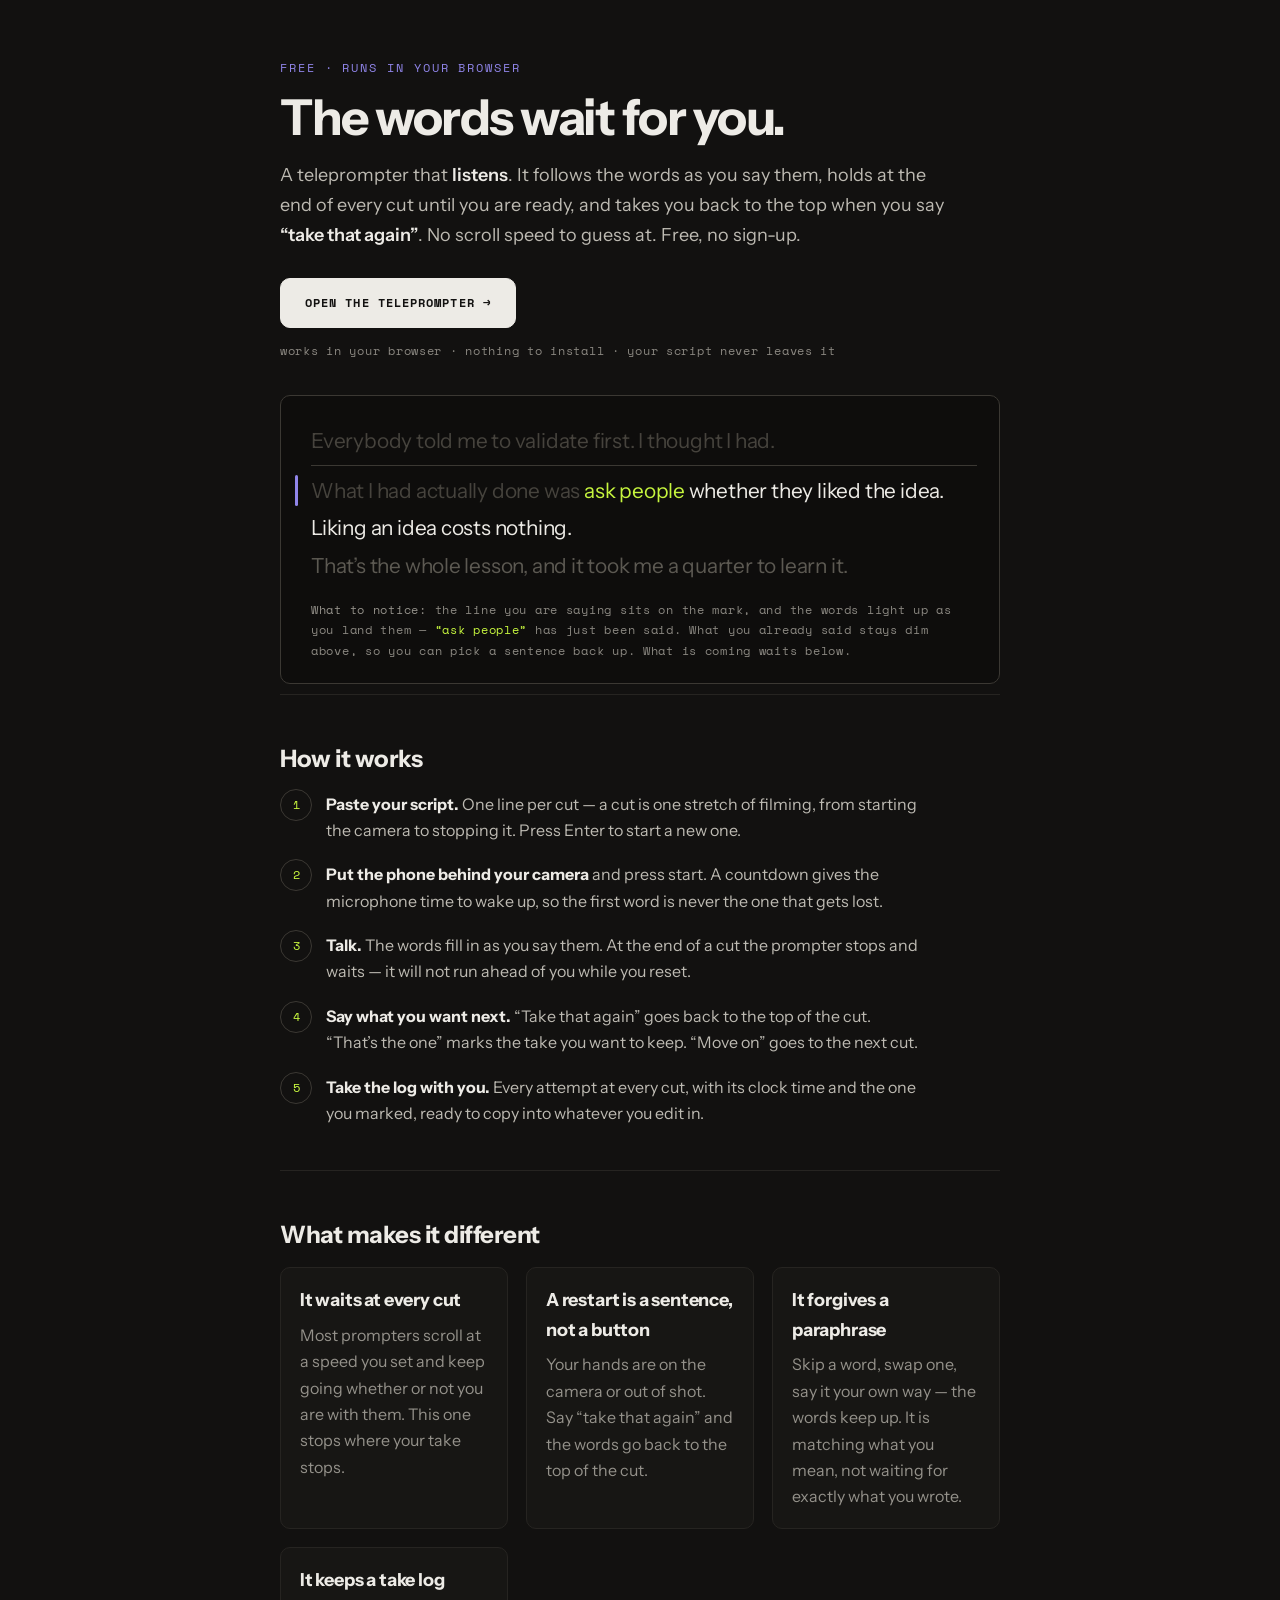
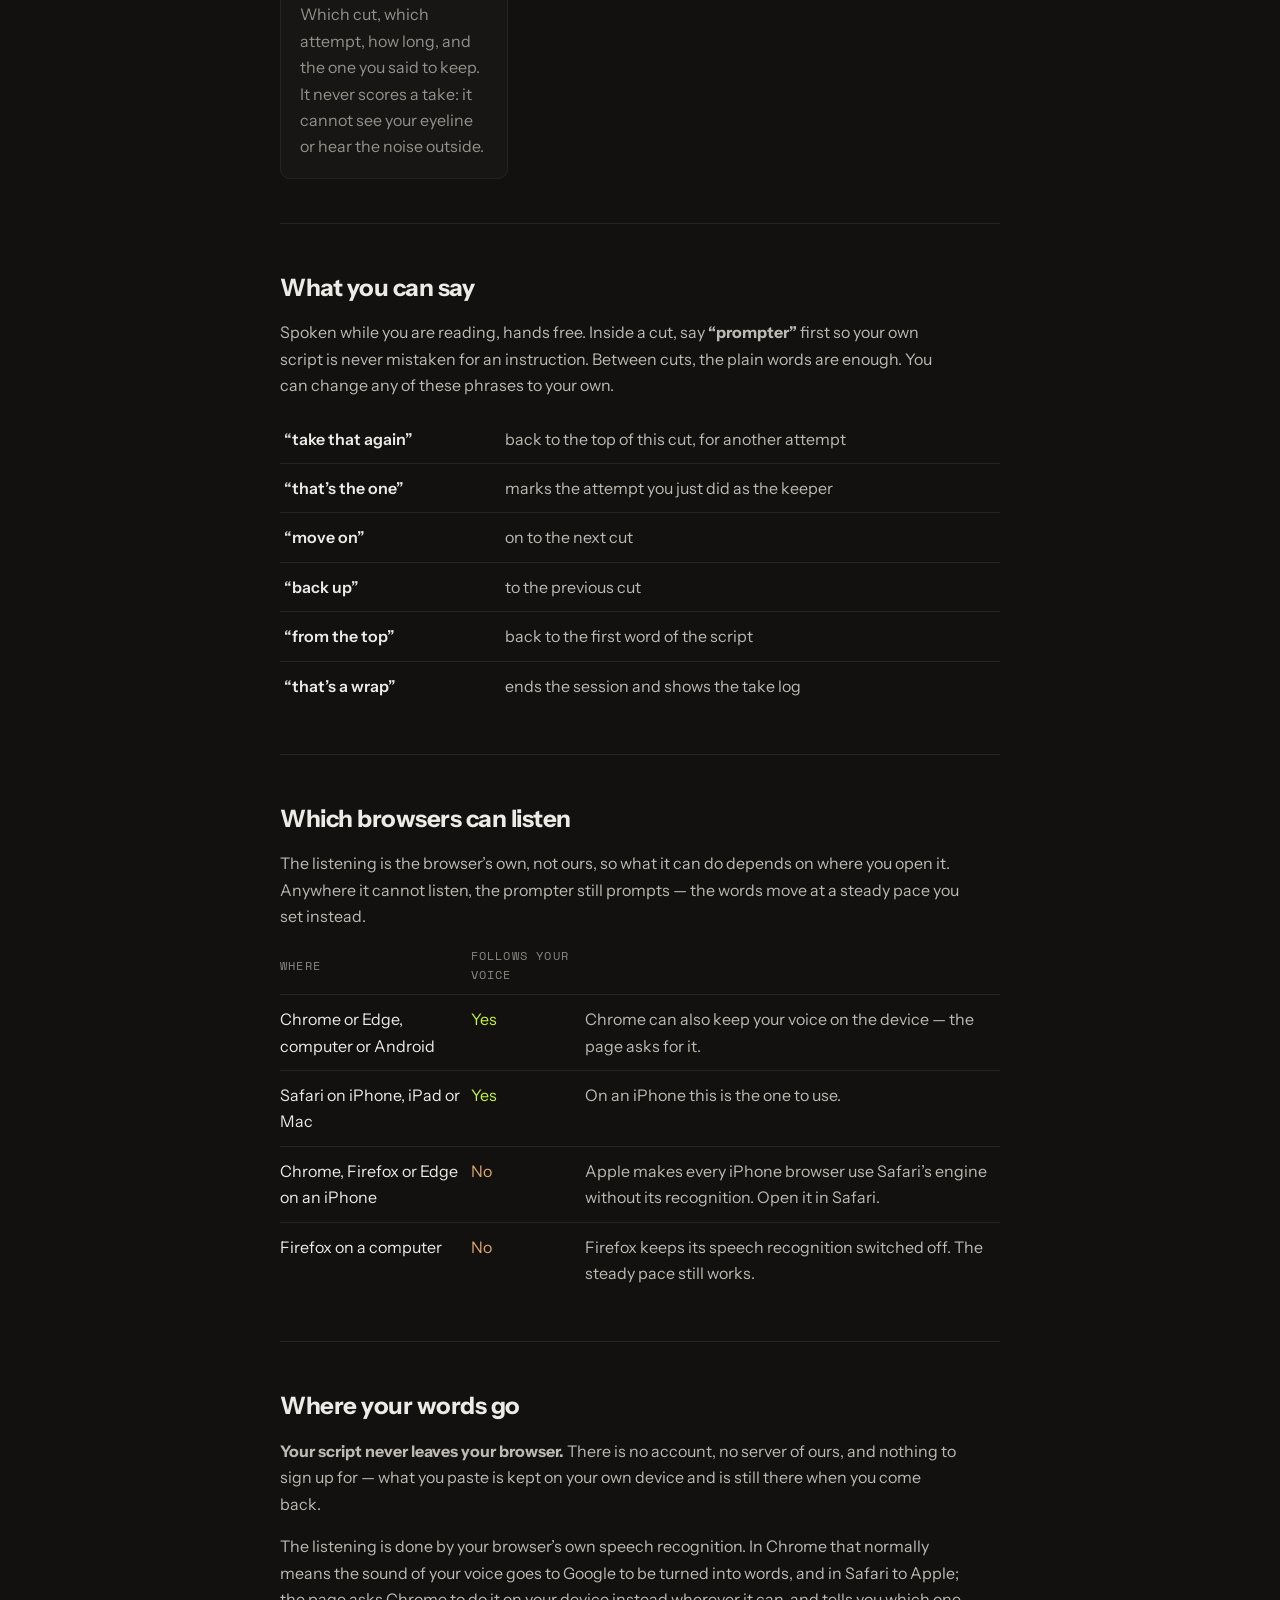
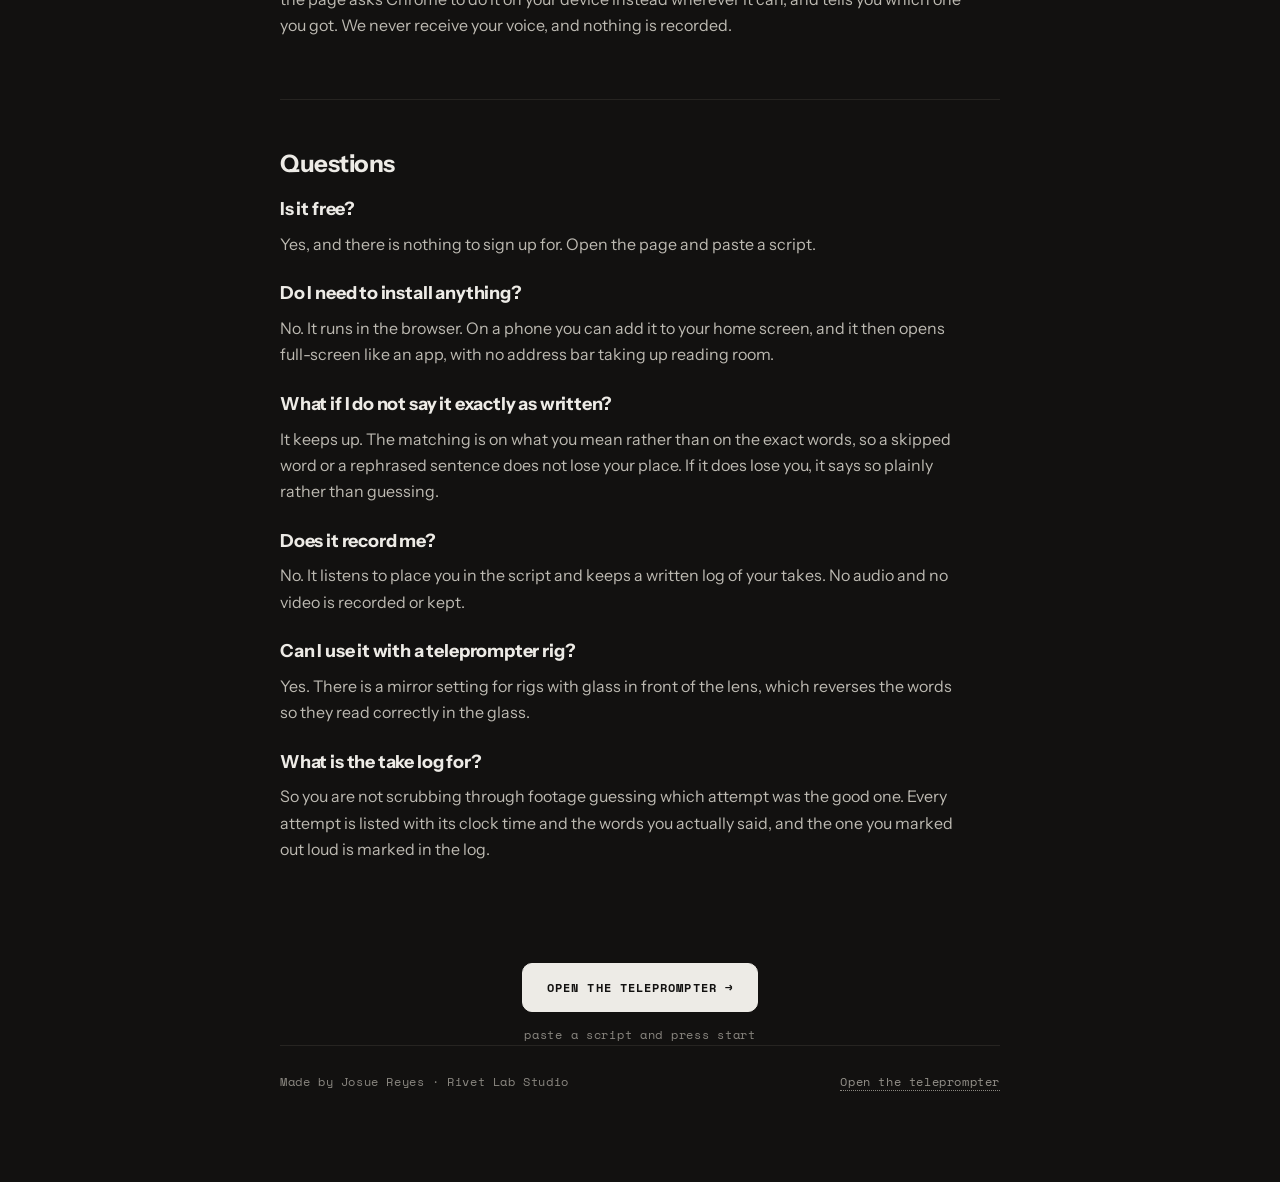
==== index.html @ 71f73c60 "the site, built from hooklab d9ff187a" ====
<!doctype html>
<html lang="en">
<head>
<meta charset="utf-8">
<meta name="viewport" content="width=device-width, initial-scale=1, viewport-fit=cover">
<meta name="color-scheme" content="dark">
<meta name="description" content="A free teleprompter that follows your voice. The words fill in as you speak, wait at the end of every cut, and go back when you say “take that again”.">
<link rel="canonical" href="https://prompter.rivetlabstudio.com/">
<meta name="robots" content="index, follow, max-image-preview:large">
<meta property="og:type" content="website">
<meta property="og:site_name" content="Voice Teleprompter">
<meta property="og:title" content="Voice Teleprompter — a teleprompter that follows your voice">
<meta property="og:description" content="A free teleprompter that follows your voice. The words fill in as you speak, wait at the end of every cut, and go back when you say “take that again”.">
<meta property="og:url" content="https://prompter.rivetlabstudio.com/">
<meta property="og:image" content="https://prompter.rivetlabstudio.com/share.png">
<meta property="og:image:width" content="1200">
<meta property="og:image:height" content="630">
<meta name="twitter:card" content="summary_large_image">
<meta name="twitter:title" content="Voice Teleprompter — a teleprompter that follows your voice">
<meta name="twitter:description" content="A free teleprompter that follows your voice. The words fill in as you speak, wait at the end of every cut, and go back when you say “take that again”.">
<meta name="twitter:image" content="https://prompter.rivetlabstudio.com/share.png">
<meta name="theme-color" content="#121110">
<meta name="apple-mobile-web-app-capable" content="yes">
<meta name="apple-mobile-web-app-status-bar-style" content="black-translucent">
<meta name="apple-mobile-web-app-title" content="Voice Teleprompter">
<link rel="icon" href="/icon.svg" type="image/svg+xml">
<link rel="apple-touch-icon" href="/apple-touch-icon.png">
<link rel="manifest" href="/site.webmanifest">
<script type="application/ld+json">{"@context": "https://schema.org", "@type": "WebApplication", "name": "Voice Teleprompter", "url": "https://prompter.rivetlabstudio.com/", "applicationCategory": "MultimediaApplication", "operatingSystem": "Any browser with speech recognition", "description": "A free teleprompter that follows your voice. The words fill in as you speak, wait at the end of every cut, and go back when you say “take that again”.", "offers": {"@type": "Offer", "price": "0", "priceCurrency": "USD"}, "featureList": ["Follows your voice — the words fill in as you say them", "Waits at the end of every cut instead of scrolling past you", "Spoken commands, hands free", "Goes back to the top of a cut when you say “take that again”", "Keeps a take log of every attempt", "Mirrors for a teleprompter rig with glass"]}</script>
<script type="application/ld+json">{"@context": "https://schema.org", "@type": "FAQPage", "mainEntity": [{"@type": "Question", "name": "Is it free?", "acceptedAnswer": {"@type": "Answer", "text": "Yes, and there is nothing to sign up for. Open the page and paste a script."}}, {"@type": "Question", "name": "Do I need to install anything?", "acceptedAnswer": {"@type": "Answer", "text": "No. It runs in the browser. On a phone you can add it to your home screen, and it then opens full-screen like an app, with no address bar taking up reading room."}}, {"@type": "Question", "name": "What if I do not say it exactly as written?", "acceptedAnswer": {"@type": "Answer", "text": "It keeps up. The matching is on what you mean rather than on the exact words, so a skipped word or a rephrased sentence does not lose your place. If it does lose you, it says so plainly rather than guessing."}}, {"@type": "Question", "name": "Does it record me?", "acceptedAnswer": {"@type": "Answer", "text": "No. It listens to place you in the script and keeps a written log of your takes. No audio and no video is recorded or kept."}}, {"@type": "Question", "name": "Can I use it with a teleprompter rig?", "acceptedAnswer": {"@type": "Answer", "text": "Yes. There is a mirror setting for rigs with glass in front of the lens, which reverses the words so they read correctly in the glass."}}, {"@type": "Question", "name": "What is the take log for?", "acceptedAnswer": {"@type": "Answer", "text": "So you are not scrubbing through footage guessing which attempt was the good one. Every attempt is listed with its clock time and the words you actually said, and the one you marked out loud is marked in the log."}}]}</script>
</head>
<body>
<title>Voice Teleprompter — a teleprompter that follows your voice</title>
<link rel="stylesheet" href="https://fonts.googleapis.com/css2?family=Instrument+Sans:wght@400;500;600&family=Space+Mono:wght@400;700&display=swap">
<style>
  /* The tokens are the app's own, lifted from it at build time (docs/arcs/teleprompter/bench_test.html)
     so the front door and the tool cannot drift apart on colour. */
  :root{
    --ink:#121110; --panel:#1b1a18; --panel-alt:#171614; --well:#0e0d0c;
    --line:#3b3833; --line-quiet:#262421;
    --paper:#edebe6; --t2:#bdbab2; --t3:#94918a; --t4:#8a8780; --t5:#5c5952;
    --said:#46433d; --lime:#c6f53e; --warn:#e0a86b; --kind:#9085e9;
    --readout:#cebd82; --readout-quiet:#a89557;
    --mono:"Space Mono",ui-monospace,"SF Mono",Menlo,monospace;
    --sans:"Instrument Sans",-apple-system,BlinkMacSystemFont,"Segoe UI",Helvetica,Arial,sans-serif;
  }
  /* THE TYPE RAMP, and why it is not the app's. DESIGN.md's ramp is built for
     the bench — 13.5px body, read at desk distance on a large screen. This page
     is read once, on a phone, by someone who has never seen it. So it carries
     its own ramp of FIVE steps, declared here and used by token everywhere
     below, plus one size that is not type at all: the drawing of the reading
     face, which imitates the app's own words. Adding a sixth is a decision,
     not a call-site choice — that is the whole point of naming them. */
  :root{
    --f-display:clamp(2.1rem,7vw,3.1rem); --f-h2:1.5rem; --f-lede:1.125rem;
    --f-body:1rem; --f-micro:.75rem; --f-read:1.3rem;
    --r:10px; --r-pill:99px;
  }
  *{box-sizing:border-box}
  body{margin:0;background:var(--ink);color:var(--paper);font-family:var(--sans);font-size:var(--f-body);line-height:1.65;-webkit-font-smoothing:antialiased}
  .wrap{max-width:760px;margin:0 auto;padding:0 20px 90px}
  a{color:var(--paper)} a:hover{color:var(--lime)}
  .kicker{font-family:var(--mono);font-size:var(--f-micro);text-transform:uppercase;letter-spacing:.16em;color:var(--kind);margin:0}

  header.hero{padding:58px 0 34px}
  h1{font-size:var(--f-display);line-height:1.04;margin:14px 0 18px;letter-spacing:-.03em;text-wrap:balance;max-width:16ch}
  .lede{color:var(--t2);font-size:var(--f-lede);margin:0 0 28px;max-width:56ch;text-wrap:pretty}
  .lede b{color:var(--paper);font-weight:600}

  .cta{display:inline-flex;align-items:center;gap:10px;background:var(--paper);color:var(--ink);border:1px solid var(--paper);border-radius:var(--r);
       padding:14px 24px;font-family:var(--mono);font-size:var(--f-micro);letter-spacing:.09em;text-transform:uppercase;font-weight:700;text-decoration:none}
  .cta:hover{background:#fff;color:var(--ink)}
  .cta:focus-visible{outline:2px solid var(--lime);outline-offset:3px}
  .under{font-family:var(--mono);font-size:var(--f-micro);letter-spacing:.06em;color:var(--t4);margin:13px 0 0}

  h2{font-size:var(--f-h2);letter-spacing:-.02em;margin:0 0 12px;text-wrap:balance}
  h3{font-size:var(--f-lede);margin:0 0 6px;letter-spacing:-.01em}
  section{padding:44px 0;border-top:1px solid var(--line-quiet)}
  section > p{color:var(--t2);max-width:62ch;margin:0 0 16px}

  /* the drawing: what the words do while you talk */
  .demo{background:var(--well);border:1px solid var(--line);border-radius:var(--r);padding:26px 22px 22px 30px;margin:0 0 10px}
  .demo .words{font-size:var(--f-read);line-height:1.5;letter-spacing:-.01em}
  /* The reading line is a real line under a real row, not a stripe at a typed
     offset — at a different text size the typed one lands on the wrong words. */
  .demo .row{padding:3px 0}
  .demo .row.at{position:relative;border-top:1px solid var(--line);padding-top:9px;margin-top:6px}
  .demo .row.at::before{content:"";position:absolute;left:-16px;top:9px;bottom:3px;width:3px;border-radius:2px;background:var(--kind)}
  .demo .said{color:var(--said)} .demo .now{color:var(--lime)} .demo .next{color:var(--paper)} .demo .far{color:var(--t5)}
  .demo figcaption{font-family:var(--mono);font-size:var(--f-micro);letter-spacing:.06em;color:var(--t4);margin-top:16px;line-height:1.7}
  .demo figcaption b{color:var(--t3);font-weight:400}

  .grid{display:grid;grid-template-columns:repeat(auto-fit,minmax(215px,1fr));gap:18px;margin-top:6px}
  .card{background:var(--panel-alt);border:1px solid var(--line-quiet);border-radius:var(--r);padding:18px 19px}
  .card p{color:var(--t3);margin:0}

  ol.how{counter-reset:s;list-style:none;margin:0;padding:0;display:flex;flex-direction:column;gap:18px}
  ol.how li{counter-increment:s;padding-left:46px;position:relative;color:var(--t2);max-width:58ch}
  ol.how li::before{content:counter(s);position:absolute;left:0;top:-2px;width:30px;height:30px;border-radius:var(--r-pill);border:1px solid var(--line);
                    display:flex;align-items:center;justify-content:center;font-family:var(--mono);font-size:var(--f-micro);color:var(--lime)}
  ol.how b{color:var(--paper)}

  table.says{width:100%;border-collapse:collapse}
  table.says td{border-bottom:1px solid var(--line-quiet);padding:11px 4px;vertical-align:top;color:var(--t2)}
  table.says td:first-child{color:var(--paper);white-space:nowrap;padding-right:22px;font-weight:600}
  table.says tr:last-child td{border-bottom:0}

  table.browsers{width:100%;border-collapse:collapse}
  table.browsers th{font-family:var(--mono);font-size:var(--f-micro);text-transform:uppercase;letter-spacing:.1em;color:var(--t4);font-weight:400;text-align:left;padding:0 10px 9px 0}
  table.browsers td{border-top:1px solid var(--line-quiet);padding:11px 10px 11px 0;color:var(--t2);vertical-align:top}
  table.browsers td:first-child{color:var(--paper)}
  table.browsers .yes{color:var(--lime)} table.browsers .no{color:var(--warn)}

  .faq{display:flex;flex-direction:column;gap:22px}
  .faq h3{color:var(--paper)} .faq p{color:var(--t2);margin:0;max-width:62ch}

  .end{text-align:center;padding:56px 0 0}
  footer{border-top:1px solid var(--line-quiet);padding:26px 0 0;color:var(--t4);font-family:var(--mono);font-size:var(--f-micro);letter-spacing:.05em;display:flex;flex-wrap:wrap;gap:14px;justify-content:space-between}
  footer a{color:var(--t3);text-decoration:none;border-bottom:1px dotted var(--t4)}
</style>

<div class="wrap">

  <header class="hero">
    <p class="kicker">free · runs in your browser</p>
    <h1>The words wait for you.</h1>
    <p class="lede">A teleprompter that <b>listens</b>. It follows the words as you say them, holds at the end of
      every cut until you are ready, and takes you back to the top when you say <b>&ldquo;take that again&rdquo;</b>.
      No scroll speed to guess at. Free, no sign-up.</p>
    <a class="cta" href="/app/">Open the teleprompter &rarr;</a>
    <p class="under">works in your browser &middot; nothing to install &middot; your script never leaves it</p>
  </header>

  <figure class="demo">
    <div class="words">
      <div class="row said">Everybody told me to validate first. I thought I had.</div>
      <div class="row at"><span class="said">What I had actually done was</span> <span class="now">ask people</span> <span class="next">whether they liked the idea.</span></div>
      <div class="row next">Liking an idea costs nothing.</div>
      <div class="row far">That&rsquo;s the whole lesson, and it took me a quarter to learn it.</div>
    </div>
    <figcaption><b>What to notice:</b> the line you are saying sits on the mark, and the words light up as you land
      them &mdash; <span style="color:var(--lime)">&ldquo;ask people&rdquo;</span> has just been said. What you already
      said stays dim above, so you can pick a sentence back up. What is coming waits below.</figcaption>
  </figure>

  <section id="how">
    <h2>How it works</h2>
    <ol class="how">
      <li><b>Paste your script.</b> One line per cut &mdash; a cut is one stretch of filming, from starting the camera
        to stopping it. Press Enter to start a new one.</li>
      <li><b>Put the phone behind your camera</b> and press start. A countdown gives the microphone time to wake up,
        so the first word is never the one that gets lost.</li>
      <li><b>Talk.</b> The words fill in as you say them. At the end of a cut the prompter stops and waits &mdash;
        it will not run ahead of you while you reset.</li>
      <li><b>Say what you want next.</b> &ldquo;Take that again&rdquo; goes back to the top of the cut.
        &ldquo;That&rsquo;s the one&rdquo; marks the take you want to keep. &ldquo;Move on&rdquo; goes to the next cut.</li>
      <li><b>Take the log with you.</b> Every attempt at every cut, with its clock time and the one you marked, ready
        to copy into whatever you edit in.</li>
    </ol>
  </section>

  <section id="different">
    <h2>What makes it different</h2>
    <div class="grid">
      <div class="card"><h3>It waits at every cut</h3>
        <p>Most prompters scroll at a speed you set and keep going whether or not you are with them. This one stops
          where your take stops.</p></div>
      <div class="card"><h3>A restart is a sentence, not a button</h3>
        <p>Your hands are on the camera or out of shot. Say &ldquo;take that again&rdquo; and the words go back to
          the top of the cut.</p></div>
      <div class="card"><h3>It forgives a paraphrase</h3>
        <p>Skip a word, swap one, say it your own way &mdash; the words keep up. It is matching what you mean, not
          waiting for exactly what you wrote.</p></div>
      <div class="card"><h3>It keeps a take log</h3>
        <p>Which cut, which attempt, how long, and the one you said to keep. It never scores a take: it cannot see
          your eyeline or hear the noise outside.</p></div>
    </div>
  </section>

  <section id="commands">
    <h2>What you can say</h2>
    <p>Spoken while you are reading, hands free. Inside a cut, say <b>&ldquo;prompter&rdquo;</b> first so your own
      script is never mistaken for an instruction. Between cuts, the plain words are enough. You can change any of
      these phrases to your own.</p>
    <table class="says">
      <tr><td>&ldquo;take that again&rdquo;</td><td>back to the top of this cut, for another attempt</td></tr>
      <tr><td>&ldquo;that&rsquo;s the one&rdquo;</td><td>marks the attempt you just did as the keeper</td></tr>
      <tr><td>&ldquo;move on&rdquo;</td><td>on to the next cut</td></tr>
      <tr><td>&ldquo;back up&rdquo;</td><td>to the previous cut</td></tr>
      <tr><td>&ldquo;from the top&rdquo;</td><td>back to the first word of the script</td></tr>
      <tr><td>&ldquo;that&rsquo;s a wrap&rdquo;</td><td>ends the session and shows the take log</td></tr>
    </table>
  </section>

  <section id="browsers">
    <h2>Which browsers can listen</h2>
    <p>The listening is the browser&rsquo;s own, not ours, so what it can do depends on where you open it. Anywhere
      it cannot listen, the prompter still prompts &mdash; the words move at a steady pace you set instead.</p>
    <table class="browsers">
      <tr><th>Where</th><th>Follows your voice</th><th></th></tr>
      <tr><td>Chrome or Edge, computer or Android</td><td class="yes">Yes</td><td>Chrome can also keep your voice on the device &mdash; the page asks for it.</td></tr>
      <tr><td>Safari on iPhone, iPad or Mac</td><td class="yes">Yes</td><td>On an iPhone this is the one to use.</td></tr>
      <tr><td>Chrome, Firefox or Edge on an iPhone</td><td class="no">No</td><td>Apple makes every iPhone browser use Safari&rsquo;s engine without its recognition. Open it in Safari.</td></tr>
      <tr><td>Firefox on a computer</td><td class="no">No</td><td>Firefox keeps its speech recognition switched off. The steady pace still works.</td></tr>
    </table>
  </section>

  <section id="privacy">
    <h2>Where your words go</h2>
    <p><b>Your script never leaves your browser.</b> There is no account, no server of ours, and nothing to sign up
      for &mdash; what you paste is kept on your own device and is still there when you come back.</p>
    <p>The listening is done by your browser&rsquo;s own speech recognition. In Chrome that normally means the sound
      of your voice goes to Google to be turned into words, and in Safari to Apple; the page asks Chrome to do it on
      your device instead wherever it can, and tells you which one you got. We never receive your voice, and nothing
      is recorded.</p>
  </section>

  <section id="faq">
    <h2>Questions</h2>
    <div class="faq">
      <div><h3>Is it free?</h3>
        <p>Yes, and there is nothing to sign up for. Open the page and paste a script.</p></div>
      <div><h3>Do I need to install anything?</h3>
        <p>No. It runs in the browser. On a phone you can add it to your home screen, and it then opens full-screen
          like an app, with no address bar taking up reading room.</p></div>
      <div><h3>What if I do not say it exactly as written?</h3>
        <p>It keeps up. The matching is on what you mean rather than on the exact words, so a skipped word or a
          rephrased sentence does not lose your place. If it does lose you, it says so plainly rather than guessing.</p></div>
      <div><h3>Does it record me?</h3>
        <p>No. It listens to place you in the script and keeps a written log of your takes. No audio and no video is
          recorded or kept.</p></div>
      <div><h3>Can I use it with a teleprompter rig?</h3>
        <p>Yes. There is a mirror setting for rigs with glass in front of the lens, which reverses the words so they
          read correctly in the glass.</p></div>
      <div><h3>What is the take log for?</h3>
        <p>So you are not scrubbing through footage guessing which attempt was the good one. Every attempt is listed
          with its clock time and the words you actually said, and the one you marked out loud is marked in the log.</p></div>
    </div>
  </section>

  <div class="end">
    <a class="cta" href="/app/">Open the teleprompter &rarr;</a>
    <p class="under">paste a script and press start</p>
  </div>

  <footer>
    <span>Made by Josue Reyes · Rivet Lab Studio</span>
    <span><a href="/app/">Open the teleprompter</a></span>
  </footer>
</div>

</body>
</html>
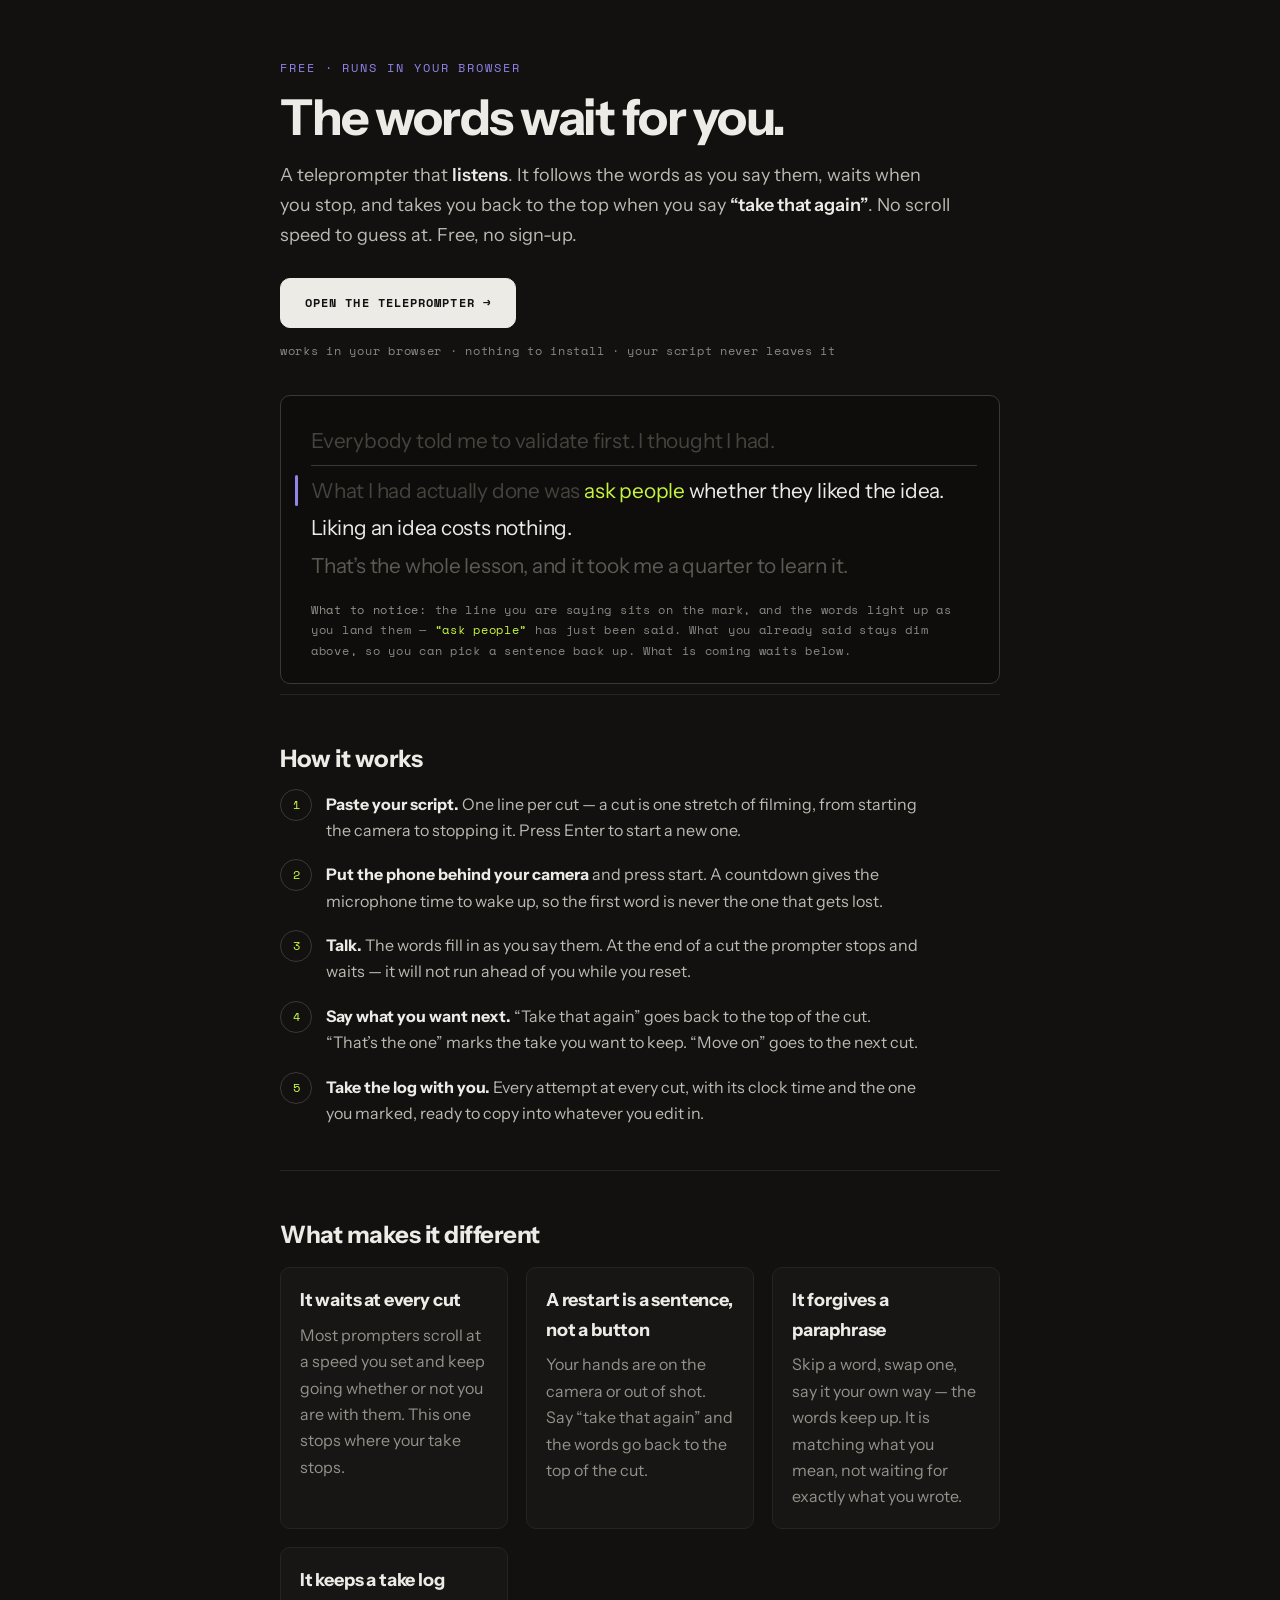
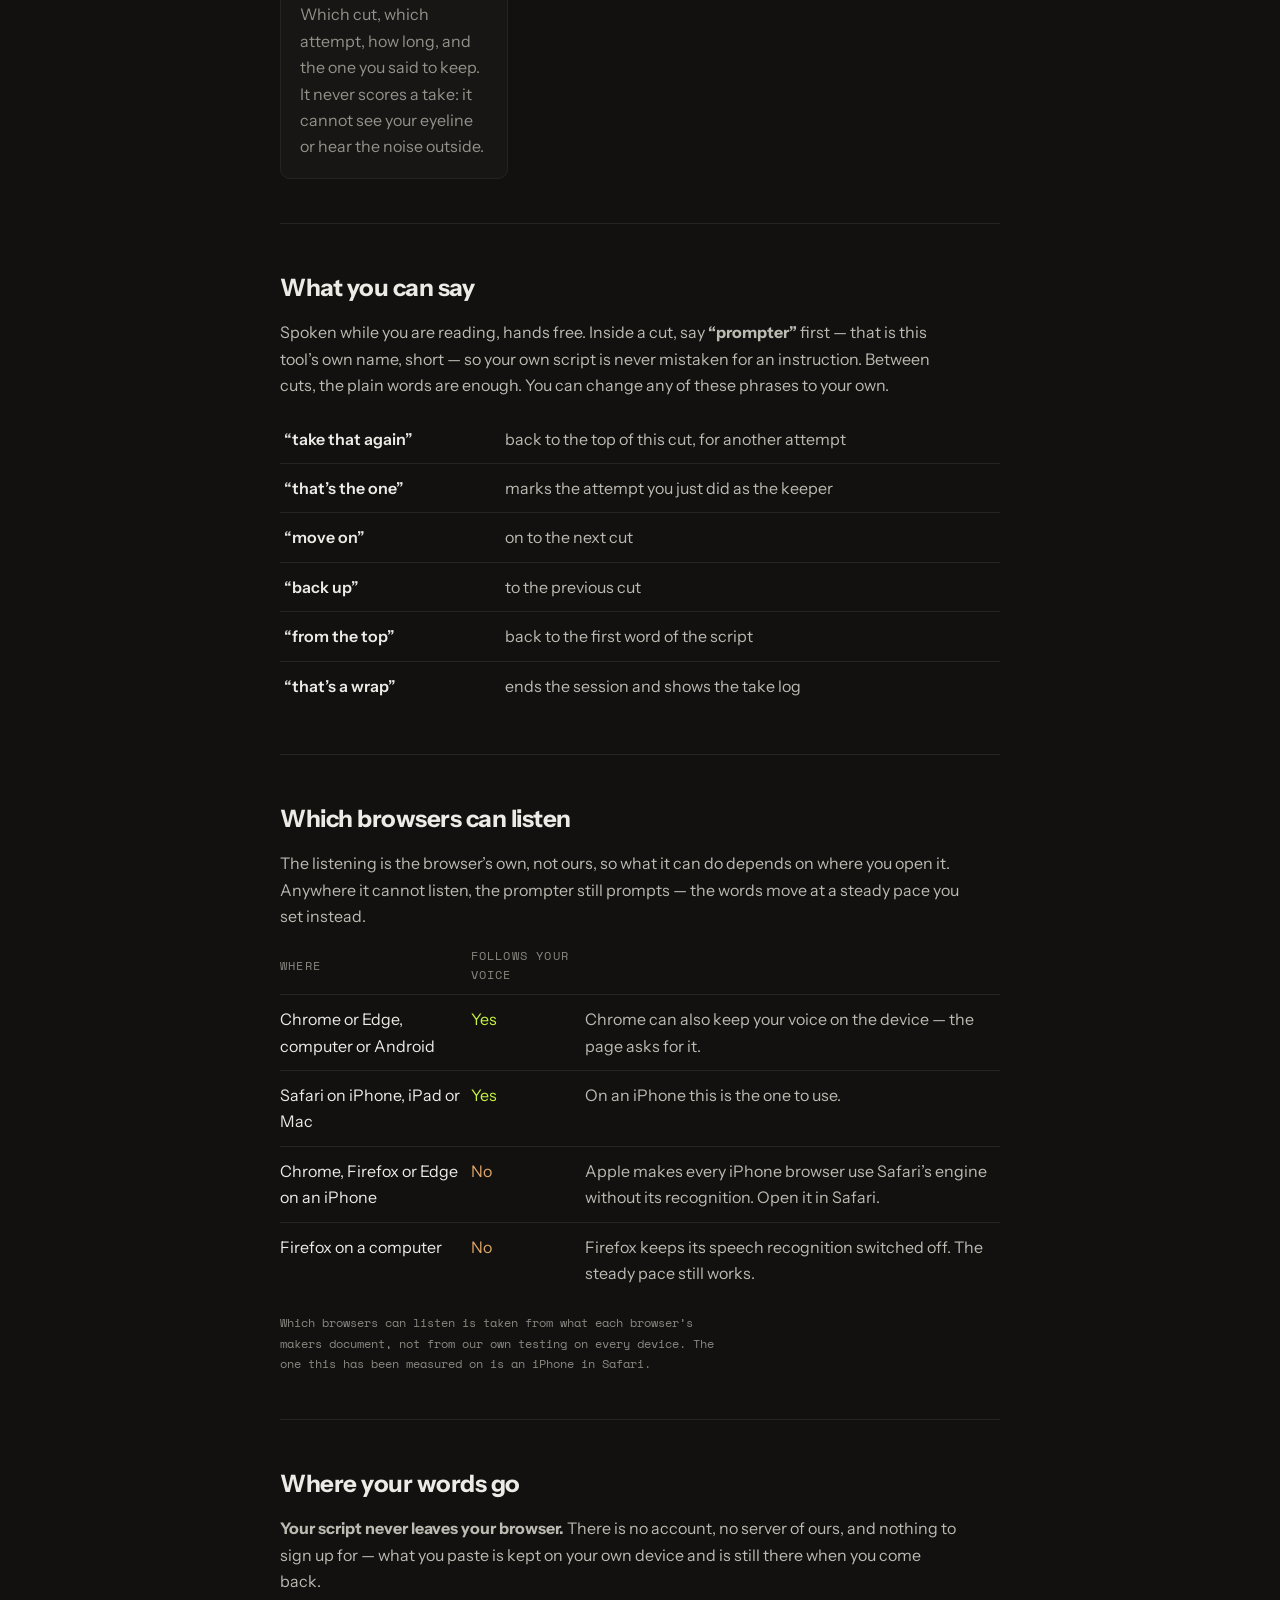
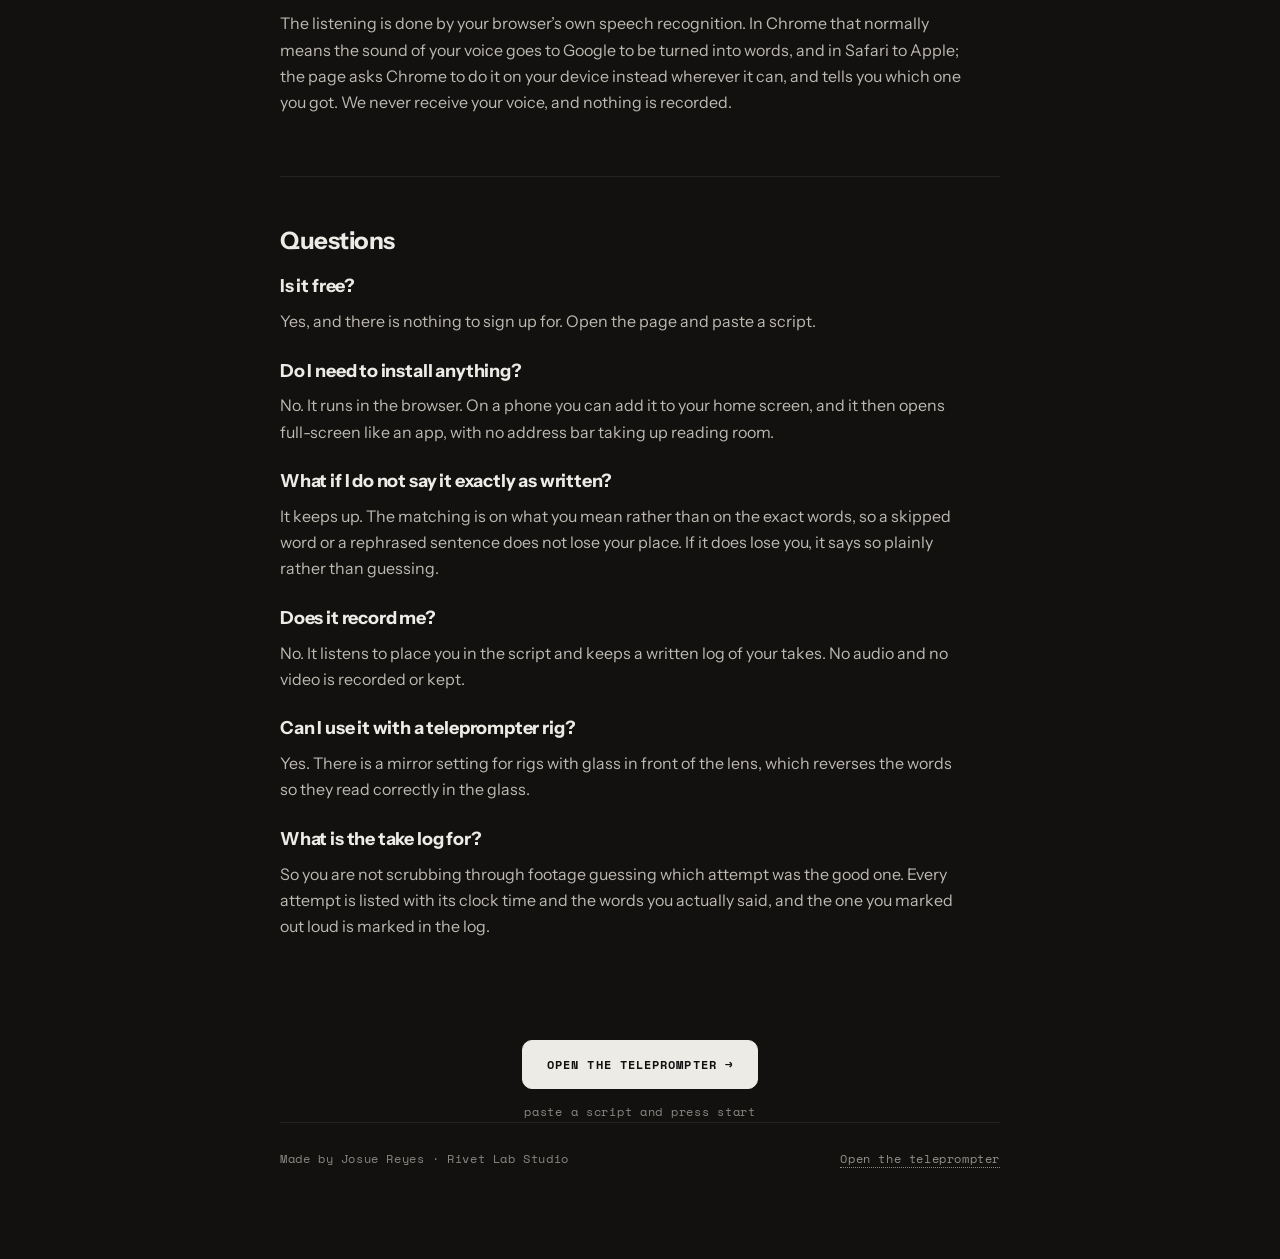
==== commit 2c081243: "the site, built from hooklab 94167ff7" ====
--- a/index.html
+++ b/index.html
@@ -111,6 +111,9 @@
   table.browsers td:first-child{color:var(--paper)}
   table.browsers .yes{color:var(--lime)} table.browsers .no{color:var(--warn)}
 
+  /* The receipt for the table above, at the dress ordinary stakes want: the
+     claim leads, the source sits under it rather than beside every row. */
+  .source{font-family:var(--mono);font-size:var(--f-micro);color:var(--t4);line-height:1.7;max-width:62ch;margin:16px 0 0}
   .faq{display:flex;flex-direction:column;gap:22px}
   .faq h3{color:var(--paper)} .faq p{color:var(--t2);margin:0;max-width:62ch}
 
@@ -124,9 +127,9 @@
   <header class="hero">
     <p class="kicker">free · runs in your browser</p>
     <h1>The words wait for you.</h1>
-    <p class="lede">A teleprompter that <b>listens</b>. It follows the words as you say them, holds at the end of
-      every cut until you are ready, and takes you back to the top when you say <b>&ldquo;take that again&rdquo;</b>.
-      No scroll speed to guess at. Free, no sign-up.</p>
+    <p class="lede">A teleprompter that <b>listens</b>. It follows the words as you say them, waits when you stop,
+      and takes you back to the top when you say <b>&ldquo;take that again&rdquo;</b>. No scroll speed to guess at.
+      Free, no sign-up.</p>
     <a class="cta" href="/app/">Open the teleprompter &rarr;</a>
     <p class="under">works in your browser &middot; nothing to install &middot; your script never leaves it</p>
   </header>
@@ -179,9 +182,9 @@
 
   <section id="commands">
     <h2>What you can say</h2>
-    <p>Spoken while you are reading, hands free. Inside a cut, say <b>&ldquo;prompter&rdquo;</b> first so your own
-      script is never mistaken for an instruction. Between cuts, the plain words are enough. You can change any of
-      these phrases to your own.</p>
+    <p>Spoken while you are reading, hands free. Inside a cut, say <b>&ldquo;prompter&rdquo;</b> first &mdash; that
+      is this tool&rsquo;s own name, short &mdash; so your own script is never mistaken for an instruction. Between
+      cuts, the plain words are enough. You can change any of these phrases to your own.</p>
     <table class="says">
       <tr><td>&ldquo;take that again&rdquo;</td><td>back to the top of this cut, for another attempt</td></tr>
       <tr><td>&ldquo;that&rsquo;s the one&rdquo;</td><td>marks the attempt you just did as the keeper</td></tr>
@@ -203,6 +206,8 @@
       <tr><td>Chrome, Firefox or Edge on an iPhone</td><td class="no">No</td><td>Apple makes every iPhone browser use Safari&rsquo;s engine without its recognition. Open it in Safari.</td></tr>
       <tr><td>Firefox on a computer</td><td class="no">No</td><td>Firefox keeps its speech recognition switched off. The steady pace still works.</td></tr>
     </table>
+    <p class="source">Which browsers can listen is taken from what each browser&rsquo;s makers document, not from our
+      own testing on every device. The one this has been measured on is an iPhone in Safari.</p>
   </section>
 
   <section id="privacy">
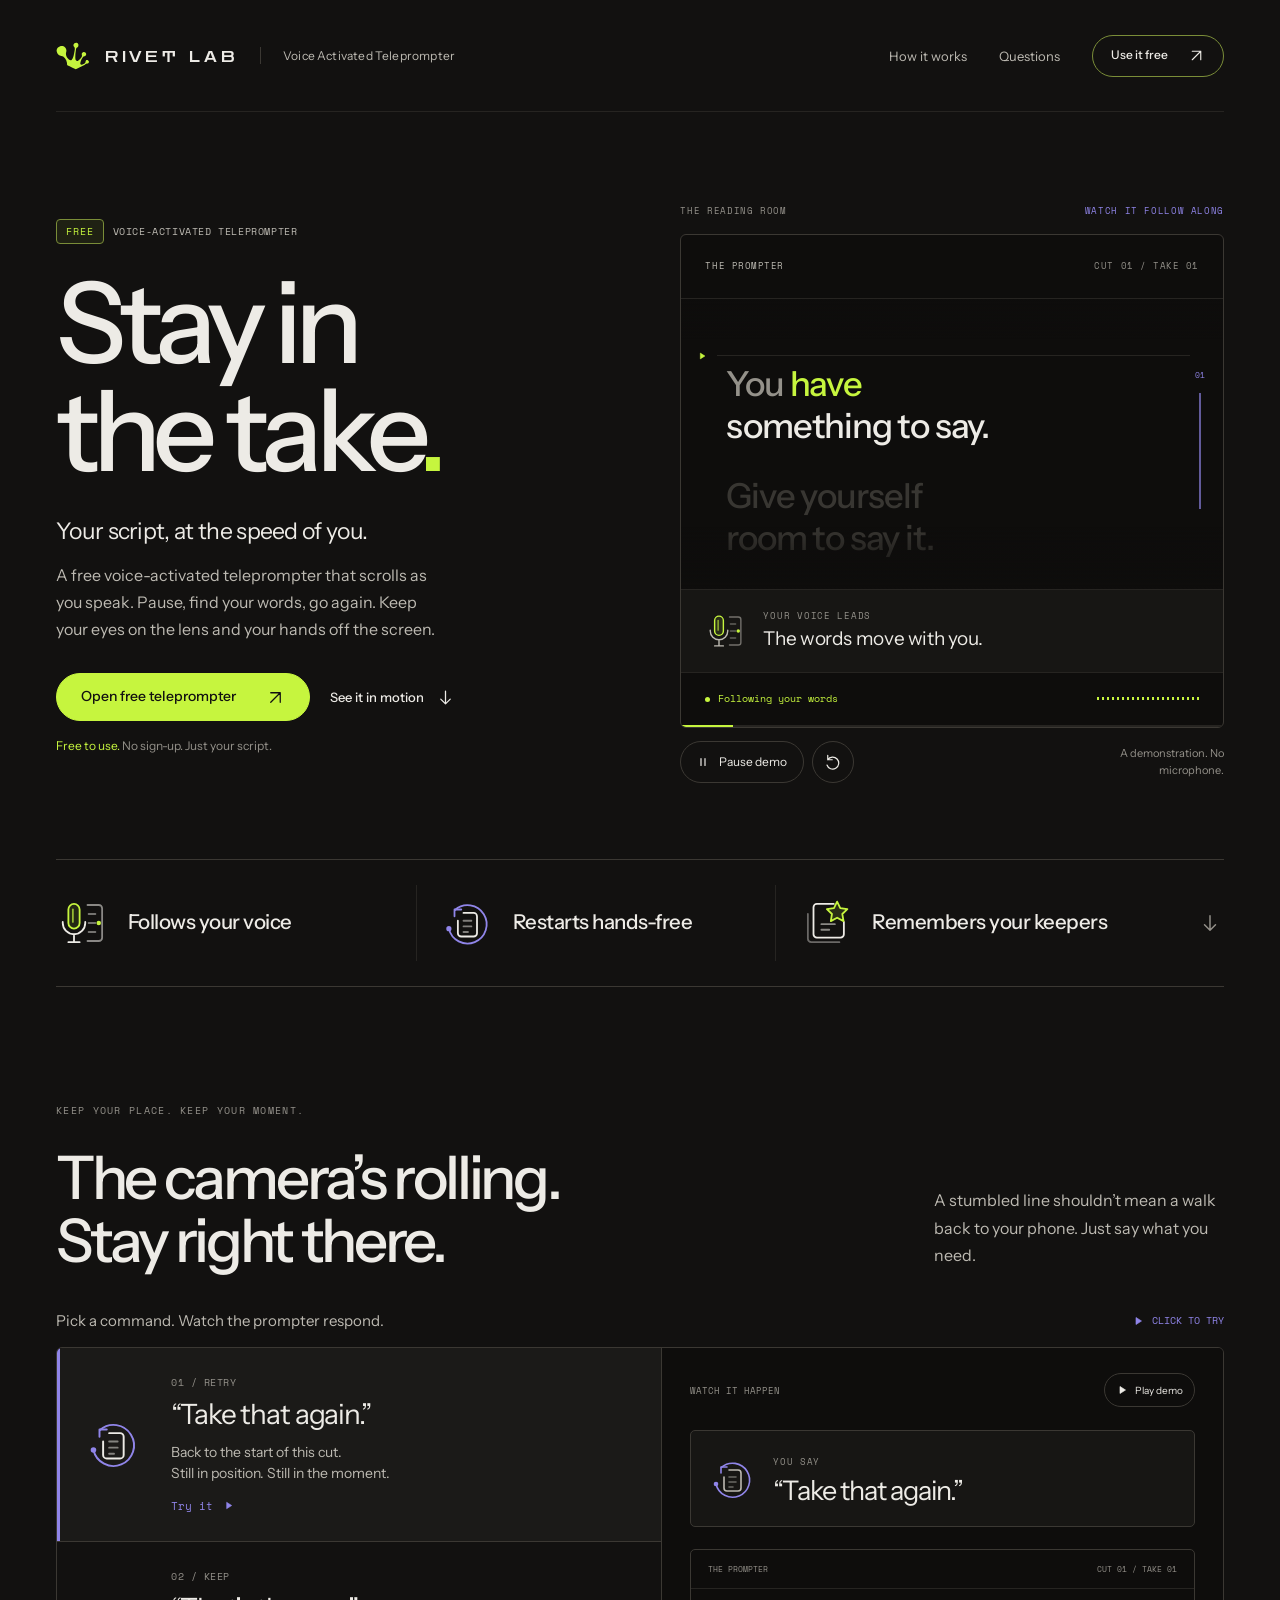
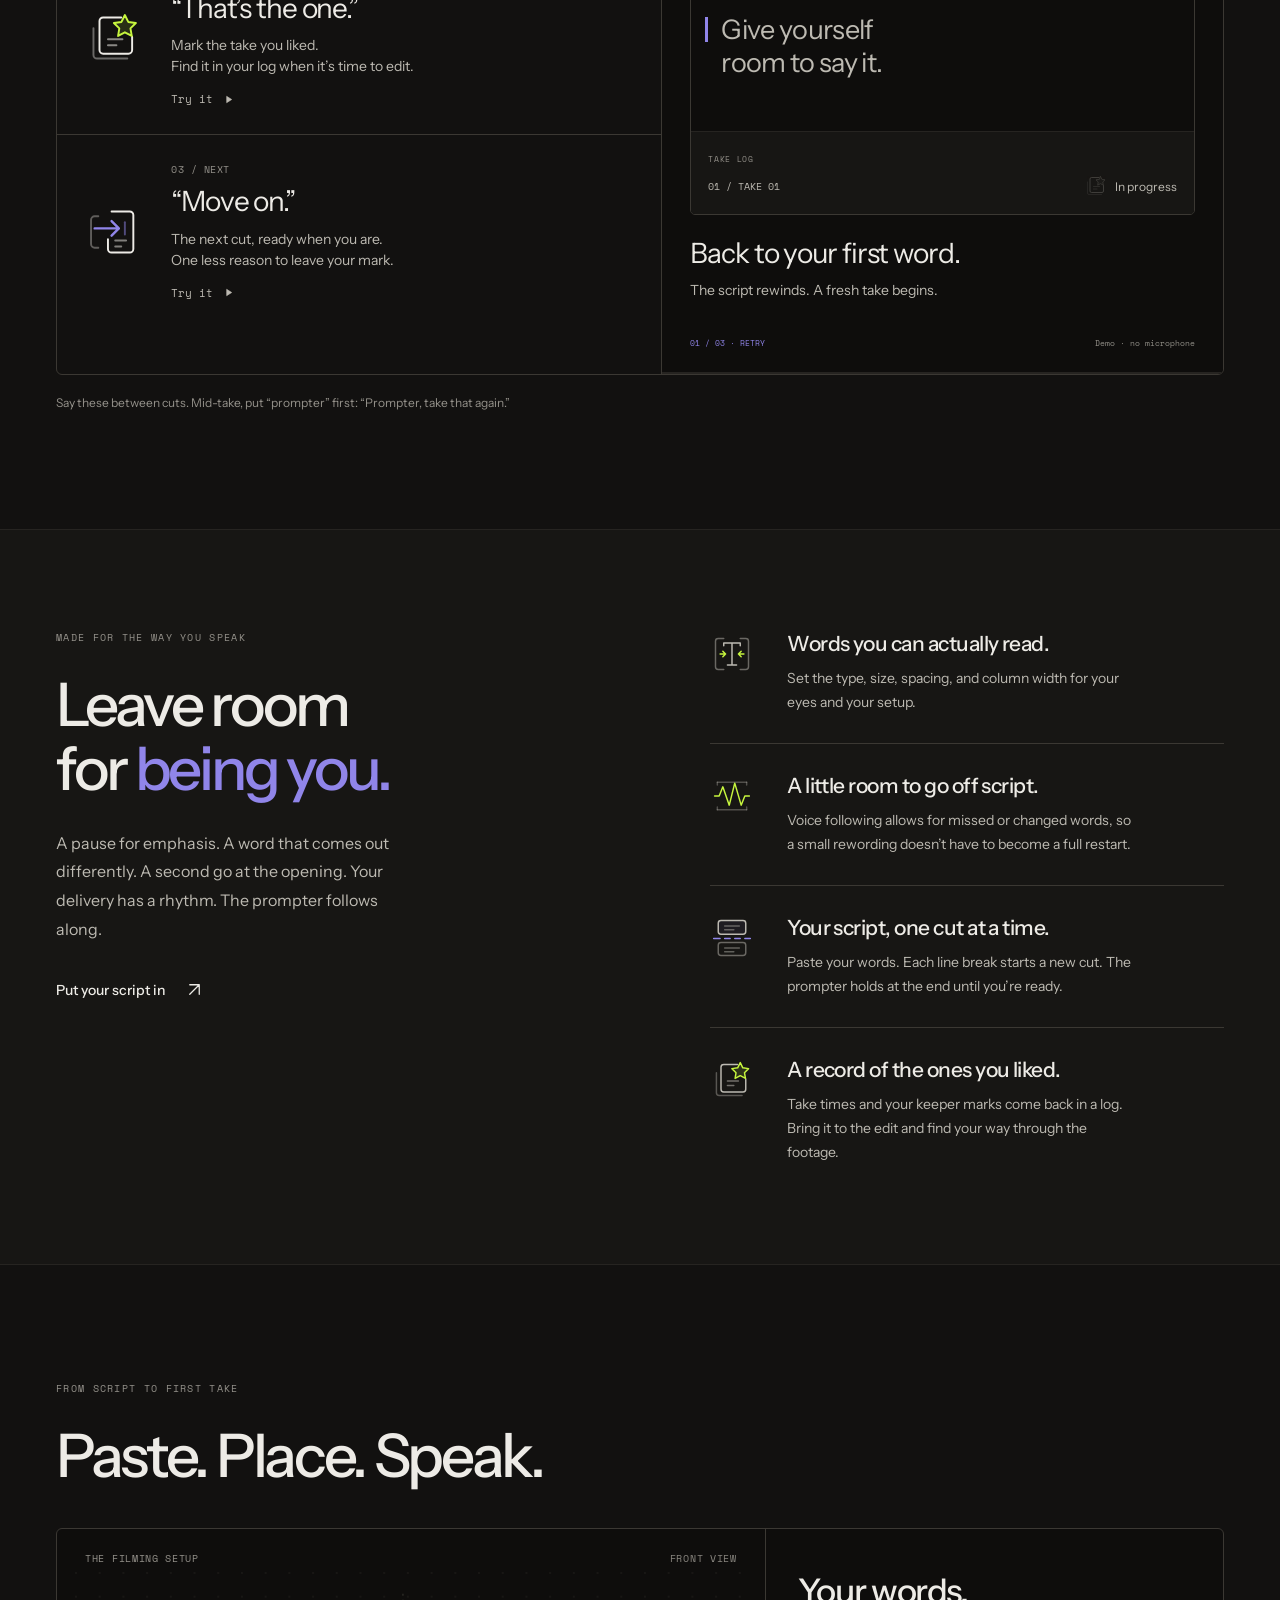
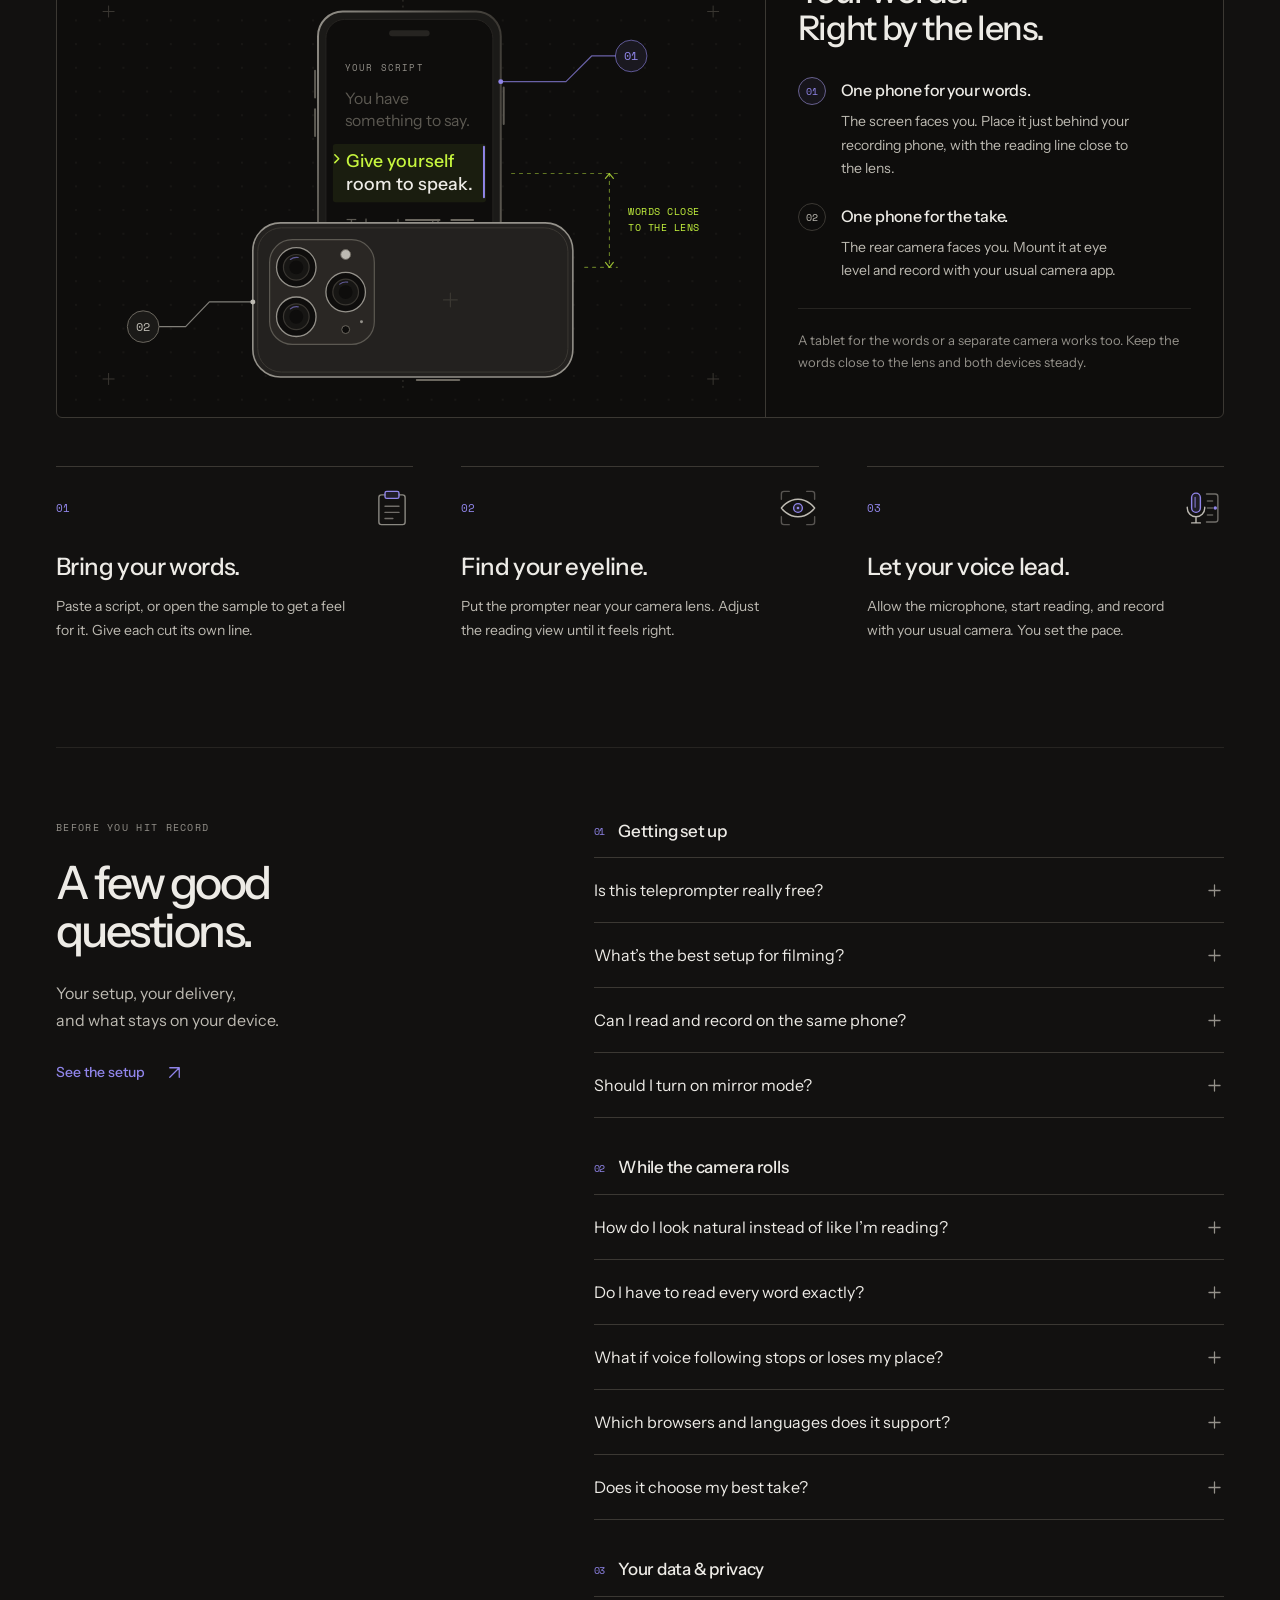
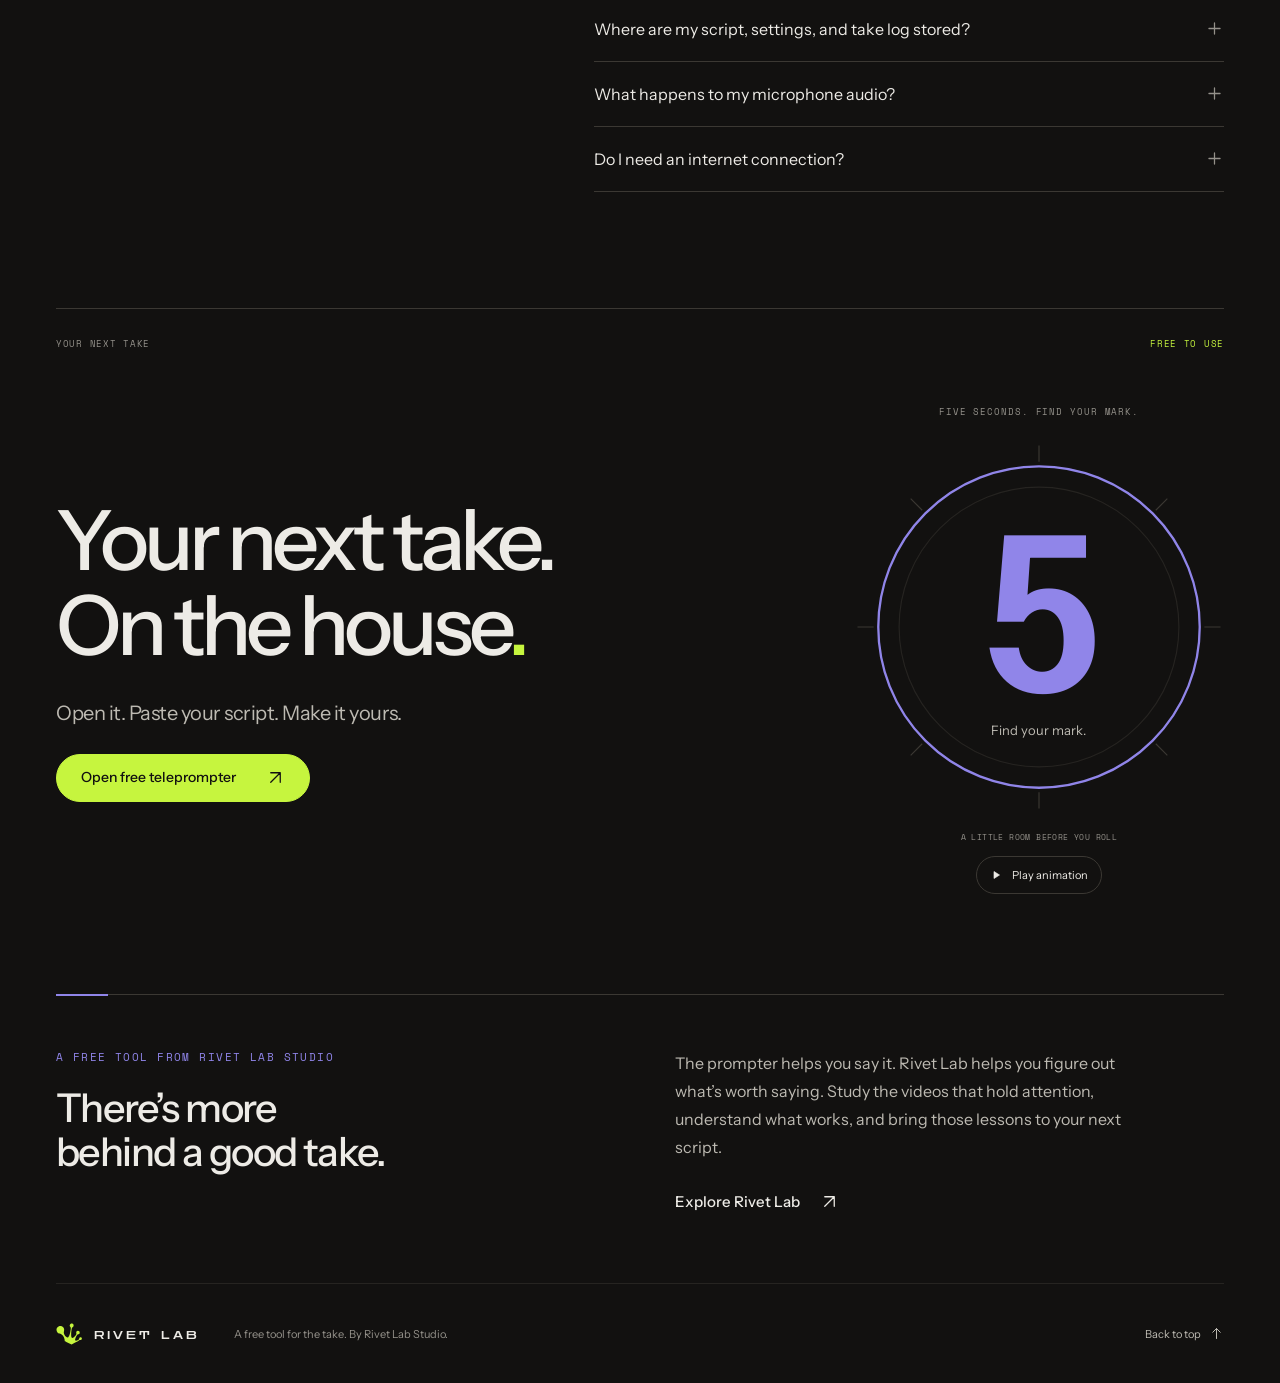
==== commit ec6b6909: "the site, built from hooklab 9c36b483" ====
--- a/index.html
+++ b/index.html
@@ -1,258 +1,372 @@
 <!doctype html>
 <html lang="en">
 <head>
-<meta charset="utf-8">
-<meta name="viewport" content="width=device-width, initial-scale=1, viewport-fit=cover">
-<meta name="color-scheme" content="dark">
-<meta name="description" content="A free teleprompter that follows your voice. The words fill in as you speak, wait at the end of every cut, and go back when you say “take that again”.">
-<link rel="canonical" href="https://prompter.rivetlabstudio.com/">
-<meta name="robots" content="index, follow, max-image-preview:large">
-<meta property="og:type" content="website">
-<meta property="og:site_name" content="Voice Teleprompter">
-<meta property="og:title" content="Voice Teleprompter — a teleprompter that follows your voice">
-<meta property="og:description" content="A free teleprompter that follows your voice. The words fill in as you speak, wait at the end of every cut, and go back when you say “take that again”.">
-<meta property="og:url" content="https://prompter.rivetlabstudio.com/">
+  <meta charset="utf-8">
+  <meta name="viewport" content="width=device-width, initial-scale=1">
+  <meta name="color-scheme" content="dark">
+  <title>Free Voice-Activated Teleprompter | Rivet Lab Studio</title>
+  <meta name="description" content="A free voice-activated teleprompter for filming videos. Your script scrolls as you speak. Restart hands-free and mark keeper takes. No sign-up. Rivet Lab Studio.">
+  <link rel="canonical" href="https://prompter.rivetlabstudio.com/">
+  <meta name="robots" content="index, follow">
+  <meta property="og:type" content="website">
+  <meta property="og:site_name" content="Rivet Lab Studio">
+  <meta property="og:title" content="Free Voice-Activated Teleprompter | Rivet Lab Studio">
+  <meta property="og:description" content="A free voice-activated teleprompter for filming videos. Your script scrolls as you speak. Restart hands-free and mark keeper takes. No sign-up. Rivet Lab Studio.">
+  <meta property="og:url" content="https://prompter.rivetlabstudio.com/">
+  <meta name="twitter:card" content="summary">
+  <meta name="twitter:title" content="Free Voice-Activated Teleprompter | Rivet Lab Studio">
+  <meta name="twitter:description" content="A free voice-activated teleprompter for filming videos. Your script scrolls as you speak. Restart hands-free and mark keeper takes. No sign-up. Rivet Lab Studio.">
+  <script type="application/ld+json">{"@context": "https://schema.org", "@type": "WebApplication", "name": "Voice Teleprompter", "url": "https://prompter.rivetlabstudio.com/", "applicationCategory": "MultimediaApplication", "operatingSystem": "Web browser", "browserRequirements": "Voice following requires browser speech recognition and microphone permission. A set-pace mode is also available.", "description": "A free voice-activated teleprompter for filming videos. Your script scrolls as you speak. Restart hands-free and mark keeper takes. No sign-up. Rivet Lab Studio.", "isAccessibleForFree": true, "offers": {"@type": "Offer", "price": "0", "priceCurrency": "USD"}, "publisher": {"@type": "Organization", "name": "Rivet Lab Studio", "url": "https://rivetlabstudio.com/"}}</script>
+  <link rel="icon" type="image/svg+xml" href="assets/rivet-mark.svg">
+  <link rel="stylesheet" href="styles.css">
+  <script src="demo.js" defer></script>
 <meta property="og:image" content="https://prompter.rivetlabstudio.com/share.png">
 <meta property="og:image:width" content="1200">
 <meta property="og:image:height" content="630">
 <meta name="twitter:card" content="summary_large_image">
-<meta name="twitter:title" content="Voice Teleprompter — a teleprompter that follows your voice">
-<meta name="twitter:description" content="A free teleprompter that follows your voice. The words fill in as you speak, wait at the end of every cut, and go back when you say “take that again”.">
 <meta name="twitter:image" content="https://prompter.rivetlabstudio.com/share.png">
 <meta name="theme-color" content="#121110">
 <meta name="apple-mobile-web-app-capable" content="yes">
 <meta name="apple-mobile-web-app-status-bar-style" content="black-translucent">
 <meta name="apple-mobile-web-app-title" content="Voice Teleprompter">
-<link rel="icon" href="/icon.svg" type="image/svg+xml">
 <link rel="apple-touch-icon" href="/apple-touch-icon.png">
 <link rel="manifest" href="/site.webmanifest">
-<script type="application/ld+json">{"@context": "https://schema.org", "@type": "WebApplication", "name": "Voice Teleprompter", "url": "https://prompter.rivetlabstudio.com/", "applicationCategory": "MultimediaApplication", "operatingSystem": "Any browser with speech recognition", "description": "A free teleprompter that follows your voice. The words fill in as you speak, wait at the end of every cut, and go back when you say “take that again”.", "offers": {"@type": "Offer", "price": "0", "priceCurrency": "USD"}, "featureList": ["Follows your voice — the words fill in as you say them", "Waits at the end of every cut instead of scrolling past you", "Spoken commands, hands free", "Goes back to the top of a cut when you say “take that again”", "Keeps a take log of every attempt", "Mirrors for a teleprompter rig with glass"]}</script>
-<script type="application/ld+json">{"@context": "https://schema.org", "@type": "FAQPage", "mainEntity": [{"@type": "Question", "name": "Is it free?", "acceptedAnswer": {"@type": "Answer", "text": "Yes, and there is nothing to sign up for. Open the page and paste a script."}}, {"@type": "Question", "name": "Do I need to install anything?", "acceptedAnswer": {"@type": "Answer", "text": "No. It runs in the browser. On a phone you can add it to your home screen, and it then opens full-screen like an app, with no address bar taking up reading room."}}, {"@type": "Question", "name": "What if I do not say it exactly as written?", "acceptedAnswer": {"@type": "Answer", "text": "It keeps up. The matching is on what you mean rather than on the exact words, so a skipped word or a rephrased sentence does not lose your place. If it does lose you, it says so plainly rather than guessing."}}, {"@type": "Question", "name": "Does it record me?", "acceptedAnswer": {"@type": "Answer", "text": "No. It listens to place you in the script and keeps a written log of your takes. No audio and no video is recorded or kept."}}, {"@type": "Question", "name": "Can I use it with a teleprompter rig?", "acceptedAnswer": {"@type": "Answer", "text": "Yes. There is a mirror setting for rigs with glass in front of the lens, which reverses the words so they read correctly in the glass."}}, {"@type": "Question", "name": "What is the take log for?", "acceptedAnswer": {"@type": "Answer", "text": "So you are not scrubbing through footage guessing which attempt was the good one. Every attempt is listed with its clock time and the words you actually said, and the one you marked out loud is marked in the log."}}]}</script>
+<script type="application/ld+json">{"@context": "https://schema.org", "@type": "FAQPage", "mainEntity": [{"@type": "Question", "name": "Is this teleprompter really free?", "acceptedAnswer": {"@type": "Answer", "text": "Yes. Voice Teleprompter is a free tool from Rivet Lab Studio. Voice following, hands-free commands, reading controls, and the take log are all free. Open it in your browser and paste your script. No account or credit card needed."}}, {"@type": "Question", "name": "What’s the best setup for filming?", "acceptedAnswer": {"@type": "Answer", "text": "Start with two devices: one phone or camera to record, and a second phone or tablet for your words. Mount the camera at eye level and put the prompter just behind or beside it. Bring the reading line close to the lens. Set the text size from where you’ll actually stand, then record a short test to check your eyeline and sound."}}, {"@type": "Question", "name": "Can I read and record on the same phone?", "acceptedAnswer": {"@type": "Answer", "text": "This tool is designed to display your script on a separate screen while your phone or camera records. It doesn’t record video or overlay words on your camera app. Use a second phone, tablet, or computer for the prompter so both your script and your camera can stay open."}}, {"@type": "Question", "name": "Should I turn on mirror mode?", "acceptedAnswer": {"@type": "Answer", "text": "Leave it off when you’re reading directly from a phone or tablet. Use mirror mode when your screen is reflected in teleprompter glass. The app can flip the reading view left-to-right or top-to-bottom to suit your rig."}}, {"@type": "Question", "name": "How do I look natural instead of like I’m reading?", "acceptedAnswer": {"@type": "Answer", "text": "Write the way you talk: short sentences, familiar words, and room to breathe. Keep the text column narrow enough that your eyes don’t scan far sideways, and make it large enough to read without leaning in. Rehearse once, then watch a short test take. Adjust the setup to you."}}, {"@type": "Question", "name": "Do I have to read every word exactly?", "acceptedAnswer": {"@type": "Answer", "text": "No. The tracker allows for small changes and skipped words. It still needs enough of your script to recognize your place. For a bigger rewrite, stop and edit your script. A line break starts a new cut, so break your script into moments you can comfortably say in one go."}}, {"@type": "Question", "name": "What if voice following stops or loses my place?", "acceptedAnswer": {"@type": "Answer", "text": "Check that the browser has microphone permission and can hear you from your filming position. Reduce background noise and keep the prompter tab in the foreground. Between cuts, “take that again” gives you a fresh start; mid-take, say “prompter” first. If speech recognition isn’t available, switch to the set-pace mode and choose a comfortable speed."}}, {"@type": "Question", "name": "Which browsers and languages does it support?", "acceptedAnswer": {"@type": "Answer", "text": "Safari on iPhone has been tested on the working prompter. Voice following depends on the browser and device, and the app checks support when you open it. Speech recognition is currently set to US English. Set-pace scrolling is available when voice following isn’t."}}, {"@type": "Question", "name": "Does it choose my best take?", "acceptedAnswer": {"@type": "Answer", "text": "You choose. Say “that’s the one” to mark a keeper. The take log records your marks and times so you can find those moments in your footage. It doesn’t judge your delivery or edit the video. Copy or download the log when you finish."}}, {"@type": "Question", "name": "Where are my script, settings, and take log stored?", "acceptedAnswer": {"@type": "Answer", "text": "Your pasted script and take log are handled in the current browser page; the app doesn’t upload them to Rivet Lab. Reading settings and custom command preferences are saved locally in this browser. There’s no cloud backup or saved script library in this version, so keep your original script and copy or download your take log before refreshing or closing the page. Clearing this site’s browser data removes its saved settings."}}, {"@type": "Question", "name": "What happens to my microphone audio?", "acceptedAnswer": {"@type": "Answer", "text": "Voice following uses your browser’s speech recognition. Depending on support, audio may be processed on your device or sent to the browser provider’s servers. The app shows which route is available and offers an on-device language download when supported. Rivet Lab doesn’t receive or record your microphone audio. The demonstrations on this landing page never use your microphone."}}, {"@type": "Question", "name": "Do I need an internet connection?", "acceptedAnswer": {"@type": "Answer", "text": "Load the tool while you’re online. Server-based speech recognition needs a connection; on-device recognition can work without one after the required language pack is installed, where supported. Set-pace mode doesn’t use speech recognition. This isn’t a downloadable offline app, so check your setup before relying on it without a connection."}}]}</script>
 </head>
 <body>
-<title>Voice Teleprompter — a teleprompter that follows your voice</title>
-<link rel="stylesheet" href="https://fonts.googleapis.com/css2?family=Instrument+Sans:wght@400;500;600&family=Space+Mono:wght@400;700&display=swap">
-<style>
-  /* The tokens are the app's own, lifted from it at build time (docs/arcs/teleprompter/bench_test.html)
-     so the front door and the tool cannot drift apart on colour. */
-  :root{
-    --ink:#121110; --panel:#1b1a18; --panel-alt:#171614; --well:#0e0d0c;
-    --line:#3b3833; --line-quiet:#262421;
-    --paper:#edebe6; --t2:#bdbab2; --t3:#94918a; --t4:#8a8780; --t5:#5c5952;
-    --said:#46433d; --lime:#c6f53e; --warn:#e0a86b; --kind:#9085e9;
-    --readout:#cebd82; --readout-quiet:#a89557;
-    --mono:"Space Mono",ui-monospace,"SF Mono",Menlo,monospace;
-    --sans:"Instrument Sans",-apple-system,BlinkMacSystemFont,"Segoe UI",Helvetica,Arial,sans-serif;
-  }
-  /* THE TYPE RAMP, and why it is not the app's. DESIGN.md's ramp is built for
-     the bench — 13.5px body, read at desk distance on a large screen. This page
-     is read once, on a phone, by someone who has never seen it. So it carries
-     its own ramp of FIVE steps, declared here and used by token everywhere
-     below, plus one size that is not type at all: the drawing of the reading
-     face, which imitates the app's own words. Adding a sixth is a decision,
-     not a call-site choice — that is the whole point of naming them. */
-  :root{
-    --f-display:clamp(2.1rem,7vw,3.1rem); --f-h2:1.5rem; --f-lede:1.125rem;
-    --f-body:1rem; --f-micro:.75rem; --f-read:1.3rem;
-    --r:10px; --r-pill:99px;
-  }
-  *{box-sizing:border-box}
-  body{margin:0;background:var(--ink);color:var(--paper);font-family:var(--sans);font-size:var(--f-body);line-height:1.65;-webkit-font-smoothing:antialiased}
-  .wrap{max-width:760px;margin:0 auto;padding:0 20px 90px}
-  a{color:var(--paper)} a:hover{color:var(--lime)}
-  .kicker{font-family:var(--mono);font-size:var(--f-micro);text-transform:uppercase;letter-spacing:.16em;color:var(--kind);margin:0}
-
-  header.hero{padding:58px 0 34px}
-  h1{font-size:var(--f-display);line-height:1.04;margin:14px 0 18px;letter-spacing:-.03em;text-wrap:balance;max-width:16ch}
-  .lede{color:var(--t2);font-size:var(--f-lede);margin:0 0 28px;max-width:56ch;text-wrap:pretty}
-  .lede b{color:var(--paper);font-weight:600}
-
-  .cta{display:inline-flex;align-items:center;gap:10px;background:var(--paper);color:var(--ink);border:1px solid var(--paper);border-radius:var(--r);
-       padding:14px 24px;font-family:var(--mono);font-size:var(--f-micro);letter-spacing:.09em;text-transform:uppercase;font-weight:700;text-decoration:none}
-  .cta:hover{background:#fff;color:var(--ink)}
-  .cta:focus-visible{outline:2px solid var(--lime);outline-offset:3px}
-  .under{font-family:var(--mono);font-size:var(--f-micro);letter-spacing:.06em;color:var(--t4);margin:13px 0 0}
-
-  h2{font-size:var(--f-h2);letter-spacing:-.02em;margin:0 0 12px;text-wrap:balance}
-  h3{font-size:var(--f-lede);margin:0 0 6px;letter-spacing:-.01em}
-  section{padding:44px 0;border-top:1px solid var(--line-quiet)}
-  section > p{color:var(--t2);max-width:62ch;margin:0 0 16px}
-
-  /* the drawing: what the words do while you talk */
-  .demo{background:var(--well);border:1px solid var(--line);border-radius:var(--r);padding:26px 22px 22px 30px;margin:0 0 10px}
-  .demo .words{font-size:var(--f-read);line-height:1.5;letter-spacing:-.01em}
-  /* The reading line is a real line under a real row, not a stripe at a typed
-     offset — at a different text size the typed one lands on the wrong words. */
-  .demo .row{padding:3px 0}
-  .demo .row.at{position:relative;border-top:1px solid var(--line);padding-top:9px;margin-top:6px}
-  .demo .row.at::before{content:"";position:absolute;left:-16px;top:9px;bottom:3px;width:3px;border-radius:2px;background:var(--kind)}
-  .demo .said{color:var(--said)} .demo .now{color:var(--lime)} .demo .next{color:var(--paper)} .demo .far{color:var(--t5)}
-  .demo figcaption{font-family:var(--mono);font-size:var(--f-micro);letter-spacing:.06em;color:var(--t4);margin-top:16px;line-height:1.7}
-  .demo figcaption b{color:var(--t3);font-weight:400}
-
-  .grid{display:grid;grid-template-columns:repeat(auto-fit,minmax(215px,1fr));gap:18px;margin-top:6px}
-  .card{background:var(--panel-alt);border:1px solid var(--line-quiet);border-radius:var(--r);padding:18px 19px}
-  .card p{color:var(--t3);margin:0}
-
-  ol.how{counter-reset:s;list-style:none;margin:0;padding:0;display:flex;flex-direction:column;gap:18px}
-  ol.how li{counter-increment:s;padding-left:46px;position:relative;color:var(--t2);max-width:58ch}
-  ol.how li::before{content:counter(s);position:absolute;left:0;top:-2px;width:30px;height:30px;border-radius:var(--r-pill);border:1px solid var(--line);
-                    display:flex;align-items:center;justify-content:center;font-family:var(--mono);font-size:var(--f-micro);color:var(--lime)}
-  ol.how b{color:var(--paper)}
-
-  table.says{width:100%;border-collapse:collapse}
-  table.says td{border-bottom:1px solid var(--line-quiet);padding:11px 4px;vertical-align:top;color:var(--t2)}
-  table.says td:first-child{color:var(--paper);white-space:nowrap;padding-right:22px;font-weight:600}
-  table.says tr:last-child td{border-bottom:0}
-
-  table.browsers{width:100%;border-collapse:collapse}
-  table.browsers th{font-family:var(--mono);font-size:var(--f-micro);text-transform:uppercase;letter-spacing:.1em;color:var(--t4);font-weight:400;text-align:left;padding:0 10px 9px 0}
-  table.browsers td{border-top:1px solid var(--line-quiet);padding:11px 10px 11px 0;color:var(--t2);vertical-align:top}
-  table.browsers td:first-child{color:var(--paper)}
-  table.browsers .yes{color:var(--lime)} table.browsers .no{color:var(--warn)}
-
-  /* The receipt for the table above, at the dress ordinary stakes want: the
-     claim leads, the source sits under it rather than beside every row. */
-  .source{font-family:var(--mono);font-size:var(--f-micro);color:var(--t4);line-height:1.7;max-width:62ch;margin:16px 0 0}
-  .faq{display:flex;flex-direction:column;gap:22px}
-  .faq h3{color:var(--paper)} .faq p{color:var(--t2);margin:0;max-width:62ch}
-
-  .end{text-align:center;padding:56px 0 0}
-  footer{border-top:1px solid var(--line-quiet);padding:26px 0 0;color:var(--t4);font-family:var(--mono);font-size:var(--f-micro);letter-spacing:.05em;display:flex;flex-wrap:wrap;gap:14px;justify-content:space-between}
-  footer a{color:var(--t3);text-decoration:none;border-bottom:1px dotted var(--t4)}
-</style>
-
-<div class="wrap">
-
-  <header class="hero">
-    <p class="kicker">free · runs in your browser</p>
-    <h1>The words wait for you.</h1>
-    <p class="lede">A teleprompter that <b>listens</b>. It follows the words as you say them, waits when you stop,
-      and takes you back to the top when you say <b>&ldquo;take that again&rdquo;</b>. No scroll speed to guess at.
-      Free, no sign-up.</p>
-    <a class="cta" href="/app/">Open the teleprompter &rarr;</a>
-    <p class="under">works in your browser &middot; nothing to install &middot; your script never leaves it</p>
+  <svg xmlns="http://www.w3.org/2000/svg" class="icon-library" width="0" height="0" aria-hidden="true" focusable="false">
+  <!-- Landing-page family: 48-unit feature grid, 1.6-unit structural stroke,
+       interrupted frames, inset surfaces, and a colored functional detail.
+       Utility icons use a separate 24-unit optical grid. -->
+  <symbol id="icon-follow" viewBox="0 0 48 48">
+    <g fill="none" stroke="currentColor" stroke-width="1.6" stroke-linecap="round" stroke-linejoin="round">
+      <path d="M28 8h10a3 3 0 0 1 3 3v26a3 3 0 0 1-3 3H28" opacity=".55"/>
+      <path d="M29 16h6m-6 8h6m-6 8h6" opacity=".45"/>
+      <rect x="11" y="7" width="10" height="22" rx="5" fill="var(--icon-accent)" fill-opacity=".10" stroke="var(--icon-accent)"/>
+      <path d="M6 23v1a10 10 0 0 0 20 0v-1M16 34v7m-5 0h10"/>
+      <path d="M15 12v11" stroke="var(--icon-accent)" opacity=".7"/>
+    </g>
+    <circle cx="38" cy="24" r="2" fill="var(--icon-accent)"/>
+  </symbol>
+  <symbol id="icon-restart" viewBox="0 0 48 48">
+    <g fill="none" stroke-width="1.6" stroke-linecap="round" stroke-linejoin="round">
+      <path d="M12 18v-6h6" stroke="var(--icon-accent)"/>
+      <path d="M12.4 12.4A17 17 0 1 1 7 29" stroke="var(--icon-accent)"/>
+      <path d="M20 15h9a3 3 0 0 1 3 3v15a3 3 0 0 1-3 3H18a3 3 0 0 1-3-3V22" stroke="currentColor"/>
+      <path d="M20 22h7M20 27h7M20 32h4" stroke="currentColor" opacity=".5"/>
+    </g>
+    <circle cx="7" cy="29" r="2.3" fill="var(--icon-accent)"/>
+  </symbol>
+  <symbol id="icon-keeper" viewBox="0 0 48 48">
+    <g fill="none" stroke="currentColor" stroke-width="1.6" stroke-linecap="round" stroke-linejoin="round">
+      <path d="M7 16v22a3 3 0 0 0 3 3h25" opacity=".4"/>
+      <path d="M30 7H15a3 3 0 0 0-3 3v24a3 3 0 0 0 3 3h21a3 3 0 0 0 3-3V23"/>
+      <path d="M19 25h12m-12 5h7" opacity=".55"/>
+      <path d="m33 5 2.8 5.7 6.3.9-4.5 4.4 1.1 6.3-5.7-3-5.6 3 1-6.3-4.5-4.4 6.3-.9Z" fill="var(--icon-accent)" fill-opacity=".13" stroke="var(--icon-accent)"/>
+    </g>
+  </symbol>
+  <symbol id="icon-next" viewBox="0 0 48 48">
+    <g fill="none" stroke="currentColor" stroke-width="1.6" stroke-linecap="round" stroke-linejoin="round">
+      <path d="M11 11H8a3 3 0 0 0-3 3v20a3 3 0 0 0 3 3h3" opacity=".35"/>
+      <path d="M22 7h15a3 3 0 0 1 3 3v28a3 3 0 0 1-3 3H22a3 3 0 0 1-3-3v-8"/>
+      <path d="M25 31h9m-9 5h5" opacity=".5"/>
+      <path d="M8 21h20m-6-6 6 6-6 6" stroke="var(--icon-accent)" stroke-width="2"/>
+      <path d="M33 16v10" stroke="var(--icon-accent)" opacity=".5"/>
+    </g>
+  </symbol>
+  <symbol id="icon-readability" viewBox="0 0 48 48">
+    <g fill="none" stroke="currentColor" stroke-width="1.6" stroke-linecap="round" stroke-linejoin="round">
+      <path d="M15 7H9a3 3 0 0 0-3 3v28a3 3 0 0 0 3 3h6m18-34h6a3 3 0 0 1 3 3v28a3 3 0 0 1-3 3h-6" opacity=".5"/>
+      <path d="M15 15v-3h18v3M24 12v24m-5 0h10"/>
+      <path d="M11 24h6m-3-3 3 3-3 3m23-3h-6m3-3-3 3 3 3" stroke="var(--icon-accent)"/>
+    </g>
+  </symbol>
+  <symbol id="icon-flexible" viewBox="0 0 48 48">
+    <g fill="none" stroke="currentColor" stroke-width="1.6" stroke-linecap="round" stroke-linejoin="round">
+      <path d="M8 9h32M8 39h32" opacity=".35"/>
+      <path d="M5 24h5l4-10 7 20 6-24 7 24 4-10h5" stroke="var(--icon-accent)"/>
+      <path d="M8 9v3m32-3v3M8 36v3m32-3v3" opacity=".35"/>
+    </g>
+  </symbol>
+  <symbol id="icon-cuts" viewBox="0 0 48 48">
+    <g fill="none" stroke="currentColor" stroke-width="1.6" stroke-linecap="round" stroke-linejoin="round">
+      <rect x="9" y="5" width="30" height="15" rx="3" fill="var(--icon-accent)" fill-opacity=".07"/>
+      <rect x="9" y="29" width="30" height="14" rx="3" opacity=".5"/>
+      <path d="M16 11h16m-16 4h10m-10 20h16m-16 4h10" opacity=".45"/>
+      <path d="M4 24.5h7m5 0h6m5 0h6m5 0h6" stroke="var(--icon-accent)"/>
+    </g>
+  </symbol>
+  <symbol id="icon-paste" viewBox="0 0 48 48">
+    <g fill="none" stroke="currentColor" stroke-width="1.6" stroke-linecap="round" stroke-linejoin="round">
+      <path d="M16 9h-4a3 3 0 0 0-3 3v28a3 3 0 0 0 3 3h24a3 3 0 0 0 3-3V12a3 3 0 0 0-3-3h-4" opacity=".7"/>
+      <rect x="16" y="5" width="16" height="8" rx="2" fill="var(--icon-accent)" fill-opacity=".12" stroke="var(--icon-accent)"/>
+      <path d="M16 22h16m-16 7h16m-16 7h9" opacity=".55"/>
+    </g>
+  </symbol>
+  <symbol id="icon-eyeline" viewBox="0 0 48 48">
+    <g fill="none" stroke="currentColor" stroke-width="1.6" stroke-linecap="round" stroke-linejoin="round">
+      <path d="M5 14V8a3 3 0 0 1 3-3h6m20 0h6a3 3 0 0 1 3 3v6M5 34v6a3 3 0 0 0 3 3h6m20 0h6a3 3 0 0 0 3-3v-6" opacity=".4"/>
+      <path d="M5 24s7-10 19-10 19 10 19 10-7 10-19 10S5 24 5 24Z"/>
+      <circle cx="24" cy="24" r="5" stroke="var(--icon-accent)" fill="var(--icon-accent)" fill-opacity=".12"/>
+    </g>
+    <circle cx="24" cy="24" r="1.5" fill="var(--icon-accent)"/>
+  </symbol>
+  <symbol id="icon-arrow-up-right" viewBox="0 0 24 24"><path d="M6 18 18 6M6 6h12v12" fill="none" stroke="currentColor" stroke-width="1.6" stroke-linecap="round" stroke-linejoin="round"/></symbol>
+  <symbol id="icon-arrow-down" viewBox="0 0 24 24"><path d="M12 4v16m-6-6 6 6 6-6" fill="none" stroke="currentColor" stroke-width="1.6" stroke-linecap="round" stroke-linejoin="round"/></symbol>
+  <symbol id="icon-play" viewBox="0 0 24 24"><path d="m8 5 11 7-11 7Z" fill="currentColor" stroke="currentColor" stroke-width="1.3" stroke-linejoin="round"/></symbol>
+  <symbol id="icon-pause" viewBox="0 0 24 24"><path d="M8 5v14M16 5v14" fill="none" stroke="currentColor" stroke-width="2.4" stroke-linecap="round"/></symbol>
+  <symbol id="icon-plus" viewBox="0 0 24 24"><path d="M5 12h14M12 5v14" fill="none" stroke="currentColor" stroke-width="1.6" stroke-linecap="round"/></symbol>
+  <symbol id="icon-replay" viewBox="0 0 24 24"><path d="M5 9a8 8 0 1 1-1 7M5 3v6h6" fill="none" stroke="currentColor" stroke-width="1.6" stroke-linecap="round" stroke-linejoin="round"/></symbol>
+</svg>
+
+  <a class="skip-link" href="#main">Skip to content</a>
+  <header class="site-header shell">
+    <a class="brand" href="./" aria-label="Rivet Lab · Voice Activated Teleprompter"><svg viewBox="0 0 1820.2046479030787 280" class="brand-lockup" role="img" aria-label="Rivet Lab"><g transform="scale(0.3537765648295555) translate(-115.23 -27.32)"><path d="M 1017.31 635.11 C 1059.32 607.30 1058.00 566.06 1013.78 541.77 C 1008.11 540.96 1002.50 539.14 996.78 539.34 C 940.39 541.37 959.18 590.28 943.04 614.93 C 925.20 642.17 868.68 664.37 837.80 668.17 C 800.42 661.36 797.92 637.90 806.22 603.55 C 819.27 549.55 846.24 494.37 878.83 449.54 C 904.10 431.88 920.30 440.95 941.78 426.35 C 957.48 415.68 963.15 400.59 968.59 383.42 C 970.81 336.16 945.11 307.90 897.08 309.69 C 869.13 319.96 845.56 336.03 842.83 368.65 C 840.77 393.09 857.55 410.85 846.56 435.10 C 827.49 477.16 772.35 537.08 733.64 561.75 C 666.33 586.65 662.02 506.53 660.79 460.45 C 659.14 398.39 665.27 334.33 675.15 273.10 C 678.71 251.08 679.14 226.64 688.76 206.11 C 701.36 179.26 728.04 176.25 745.80 145.15 C 758.05 97.58 744.90 68.43 699.66 48.43 C 655.60 41.03 622.28 63.15 608.96 105.33 C 607.77 123.09 607.44 139.18 618.19 154.61 C 629.21 170.43 642.29 175.69 646.10 196.24 C 652.21 229.12 642.86 265.94 637.50 298.32 C 625.97 368.06 608.30 487.63 556.62 537.80 C 524.11 553.29 506.04 541.76 479.04 521.09 C 432.70 485.60 394.21 417.78 395.46 358.64 C 396.20 324.02 412.96 292.77 409.58 257.53 C 406.84 228.97 394.32 201.83 374.80 180.86 C 281.60 80.76 117.36 171.96 134.81 287.95 C 142.50 339.03 170.92 387.17 220.90 407.10 C 254.41 420.46 284.38 418.14 317.55 439.40 C 398.43 491.22 428.32 585.02 430.01 676.26 C 430.13 682.26 436.32 682.79 441.24 685.21 C 456.11 692.53 470.99 699.85 485.86 707.17 C 549.08 738.28 612.30 769.40 675.52 800.51 C 751.75 762.99 827.98 725.47 904.21 687.96 C 929.78 675.37 947.48 648.36 966.83 640.79 C 982.02 634.85 1001.26 638.37 1017.31 635.11 Z" fill="var(--lime)"/></g><text x="486.2186339170646" y="201.76000000000002" font-size="139.86013986013987" letter-spacing="39.16083916083917" font-family="Zen Dots, sans-serif" fill="currentColor">RIVET LAB</text></svg><span class="studio-label">Voice Activated Teleprompter</span></a>
+    <nav aria-label="Main navigation">
+      <a class="nav-link" href="#how-it-works">How it works</a>
+      <a class="nav-link" href="#questions">Questions</a>
+      <a class="button button-outline nav-cta" href="app/">Use it free <svg class="icon" aria-hidden="true" focusable="false" ><use href="#icon-arrow-up-right"></use></svg></a>
+    </nav>
   </header>
 
-  <figure class="demo">
-    <div class="words">
-      <div class="row said">Everybody told me to validate first. I thought I had.</div>
-      <div class="row at"><span class="said">What I had actually done was</span> <span class="now">ask people</span> <span class="next">whether they liked the idea.</span></div>
-      <div class="row next">Liking an idea costs nothing.</div>
-      <div class="row far">That&rsquo;s the whole lesson, and it took me a quarter to learn it.</div>
+  <main id="main">
+    <section class="hero shell" aria-labelledby="hero-title">
+      <div class="hero-copy">
+        <h1 id="hero-title"><span class="hero-kicker"><span class="free-tag">FREE</span> VOICE-ACTIVATED TELEPROMPTER</span> <span class="hero-headline">Stay in<br>the take<span class="period">.</span></span></h1>
+        <p class="hero-description">Your script, at the speed of you.</p>
+        <p class="hero-body">A free voice-activated teleprompter that scrolls as you speak. Pause, find your words, go again. Keep your eyes on the lens and your hands off the screen.</p>
+        <div class="hero-actions">
+          <a class="button button-primary" href="app/">Open free teleprompter <svg class="icon" aria-hidden="true" focusable="false" ><use href="#icon-arrow-up-right"></use></svg></a>
+          <a class="text-link" href="#demo" id="see-demo">See it in motion <svg class="icon" aria-hidden="true" focusable="false" ><use href="#icon-arrow-down"></use></svg></a>
+        </div>
+        <p class="hero-note"><span class="free-note">Free to use.</span> No sign-up. Just your script.</p>
+      </div>
+
+      <div class="demo-column" id="demo">
+        <div class="demo-caption"><span>THE READING ROOM</span><span>WATCH IT FOLLOW ALONG</span></div>
+        <div class="prompter-preview" id="prompter-preview" data-state="ready">
+          <div class="preview-topline"><span class="preview-name">THE PROMPTER</span><span id="take-counter">CUT 01 / TAKE 01</span></div>
+          <div class="reading-area">
+            <div class="reading-guide" aria-hidden="true"><svg class="reading-cursor icon" aria-hidden="true" focusable="false" ><use href="#icon-play"></use></svg><span class="guide-line"></span></div>
+            <div class="reading-lines" id="reading-lines" aria-label="Example script">
+              <p class="script-pair is-active"><span>You</span> <span>have</span><br><span>something</span> <span>to</span> <span>say.</span></p>
+              <p class="script-pair"><span>Give</span> <span>yourself</span><br><span>room</span> <span>to</span> <span>say</span> <span>it.</span></p>
+              <p class="script-pair"><span>A</span> <span>breath.</span><br><span>Another</span> <span>try.</span></p>
+              <p class="script-pair"><span>A</span> <span>take</span> <span>that</span><br><span>feels</span> <span>like</span> <span>you.</span></p>
+            </div>
+            <div class="cut-rail" aria-hidden="true"><span>01</span><i></i></div>
+          </div>
+          <div class="voice-cue" id="hero-voice-cue" data-kind="reading"><svg class="icon" aria-hidden="true"><use id="hero-cue-icon" href="#icon-follow"></use></svg><div><span id="hero-cue-label">YOUR VOICE LEADS</span><p id="hero-cue-text">The words move with you.</p></div></div>
+          <div class="preview-bottomline">
+            <span class="demo-status" id="demo-status">Voice-following demo</span>
+            <div class="signal-meter" aria-hidden="true"><i></i><i></i><i></i><i></i><i></i><i></i><i></i><i></i><i></i><i></i><i></i><i></i><i></i><i></i><i></i><i></i><i></i><i></i><i></i><i></i><i></i></div>
+          </div>
+          <div class="demo-progress" aria-hidden="true"><span id="demo-progress"></span></div>
+        </div>
+        <div class="demo-controls">
+          <button class="demo-play" id="demo-play" type="button"><svg class="icon" aria-hidden="true" focusable="false" id="demo-play-icon"><use href="#icon-play"></use></svg> <span id="demo-play-label">Play demo</span></button>
+          <button class="icon-button" id="demo-restart" type="button" aria-label="Restart the example" title="Restart the example"><svg class="icon" aria-hidden="true" focusable="false" ><use href="#icon-replay"></use></svg></button>
+          <span class="demo-disclosure">A demonstration. No microphone.</span>
+        </div>
+        <noscript><p class="hero-note">This preview needs JavaScript. The example above shows the reading view.</p></noscript>
+      </div>
+    </section>
+
+    <div class="capability-strip shell" aria-label="Prompter features">
+      <span><svg class="icon capability-icon" aria-hidden="true" focusable="false" ><use href="#icon-follow"></use></svg> Follows your voice</span><span><svg class="icon capability-icon accent-purple" aria-hidden="true" focusable="false" ><use href="#icon-restart"></use></svg> Restarts hands-free</span><span><svg class="icon capability-icon" aria-hidden="true" focusable="false" ><use href="#icon-keeper"></use></svg> Remembers your keepers</span>
+      <a href="#how-it-works" aria-label="Explore how it works"><svg class="icon" aria-hidden="true" focusable="false" ><use href="#icon-arrow-down"></use></svg></a>
     </div>
-    <figcaption><b>What to notice:</b> the line you are saying sits on the mark, and the words light up as you land
-      them &mdash; <span style="color:var(--lime)">&ldquo;ask people&rdquo;</span> has just been said. What you already
-      said stays dim above, so you can pick a sentence back up. What is coming waits below.</figcaption>
-  </figure>
-
-  <section id="how">
-    <h2>How it works</h2>
-    <ol class="how">
-      <li><b>Paste your script.</b> One line per cut &mdash; a cut is one stretch of filming, from starting the camera
-        to stopping it. Press Enter to start a new one.</li>
-      <li><b>Put the phone behind your camera</b> and press start. A countdown gives the microphone time to wake up,
-        so the first word is never the one that gets lost.</li>
-      <li><b>Talk.</b> The words fill in as you say them. At the end of a cut the prompter stops and waits &mdash;
-        it will not run ahead of you while you reset.</li>
-      <li><b>Say what you want next.</b> &ldquo;Take that again&rdquo; goes back to the top of the cut.
-        &ldquo;That&rsquo;s the one&rdquo; marks the take you want to keep. &ldquo;Move on&rdquo; goes to the next cut.</li>
-      <li><b>Take the log with you.</b> Every attempt at every cut, with its clock time and the one you marked, ready
-        to copy into whatever you edit in.</li>
-    </ol>
-  </section>
-
-  <section id="different">
-    <h2>What makes it different</h2>
-    <div class="grid">
-      <div class="card"><h3>It waits at every cut</h3>
-        <p>Most prompters scroll at a speed you set and keep going whether or not you are with them. This one stops
-          where your take stops.</p></div>
-      <div class="card"><h3>A restart is a sentence, not a button</h3>
-        <p>Your hands are on the camera or out of shot. Say &ldquo;take that again&rdquo; and the words go back to
-          the top of the cut.</p></div>
-      <div class="card"><h3>It forgives a paraphrase</h3>
-        <p>Skip a word, swap one, say it your own way &mdash; the words keep up. It is matching what you mean, not
-          waiting for exactly what you wrote.</p></div>
-      <div class="card"><h3>It keeps a take log</h3>
-        <p>Which cut, which attempt, how long, and the one you said to keep. It never scores a take: it cannot see
-          your eyeline or hear the noise outside.</p></div>
-    </div>
-  </section>
-
-  <section id="commands">
-    <h2>What you can say</h2>
-    <p>Spoken while you are reading, hands free. Inside a cut, say <b>&ldquo;prompter&rdquo;</b> first &mdash; that
-      is this tool&rsquo;s own name, short &mdash; so your own script is never mistaken for an instruction. Between
-      cuts, the plain words are enough. You can change any of these phrases to your own.</p>
-    <table class="says">
-      <tr><td>&ldquo;take that again&rdquo;</td><td>back to the top of this cut, for another attempt</td></tr>
-      <tr><td>&ldquo;that&rsquo;s the one&rdquo;</td><td>marks the attempt you just did as the keeper</td></tr>
-      <tr><td>&ldquo;move on&rdquo;</td><td>on to the next cut</td></tr>
-      <tr><td>&ldquo;back up&rdquo;</td><td>to the previous cut</td></tr>
-      <tr><td>&ldquo;from the top&rdquo;</td><td>back to the first word of the script</td></tr>
-      <tr><td>&ldquo;that&rsquo;s a wrap&rdquo;</td><td>ends the session and shows the take log</td></tr>
-    </table>
-  </section>
-
-  <section id="browsers">
-    <h2>Which browsers can listen</h2>
-    <p>The listening is the browser&rsquo;s own, not ours, so what it can do depends on where you open it. Anywhere
-      it cannot listen, the prompter still prompts &mdash; the words move at a steady pace you set instead.</p>
-    <table class="browsers">
-      <tr><th>Where</th><th>Follows your voice</th><th></th></tr>
-      <tr><td>Chrome or Edge, computer or Android</td><td class="yes">Yes</td><td>Chrome can also keep your voice on the device &mdash; the page asks for it.</td></tr>
-      <tr><td>Safari on iPhone, iPad or Mac</td><td class="yes">Yes</td><td>On an iPhone this is the one to use.</td></tr>
-      <tr><td>Chrome, Firefox or Edge on an iPhone</td><td class="no">No</td><td>Apple makes every iPhone browser use Safari&rsquo;s engine without its recognition. Open it in Safari.</td></tr>
-      <tr><td>Firefox on a computer</td><td class="no">No</td><td>Firefox keeps its speech recognition switched off. The steady pace still works.</td></tr>
-    </table>
-    <p class="source">Which browsers can listen is taken from what each browser&rsquo;s makers document, not from our
-      own testing on every device. The one this has been measured on is an iPhone in Safari.</p>
-  </section>
-
-  <section id="privacy">
-    <h2>Where your words go</h2>
-    <p><b>Your script never leaves your browser.</b> There is no account, no server of ours, and nothing to sign up
-      for &mdash; what you paste is kept on your own device and is still there when you come back.</p>
-    <p>The listening is done by your browser&rsquo;s own speech recognition. In Chrome that normally means the sound
-      of your voice goes to Google to be turned into words, and in Safari to Apple; the page asks Chrome to do it on
-      your device instead wherever it can, and tells you which one you got. We never receive your voice, and nothing
-      is recorded.</p>
-  </section>
-
-  <section id="faq">
-    <h2>Questions</h2>
-    <div class="faq">
-      <div><h3>Is it free?</h3>
-        <p>Yes, and there is nothing to sign up for. Open the page and paste a script.</p></div>
-      <div><h3>Do I need to install anything?</h3>
-        <p>No. It runs in the browser. On a phone you can add it to your home screen, and it then opens full-screen
-          like an app, with no address bar taking up reading room.</p></div>
-      <div><h3>What if I do not say it exactly as written?</h3>
-        <p>It keeps up. The matching is on what you mean rather than on the exact words, so a skipped word or a
-          rephrased sentence does not lose your place. If it does lose you, it says so plainly rather than guessing.</p></div>
-      <div><h3>Does it record me?</h3>
-        <p>No. It listens to place you in the script and keeps a written log of your takes. No audio and no video is
-          recorded or kept.</p></div>
-      <div><h3>Can I use it with a teleprompter rig?</h3>
-        <p>Yes. There is a mirror setting for rigs with glass in front of the lens, which reverses the words so they
-          read correctly in the glass.</p></div>
-      <div><h3>What is the take log for?</h3>
-        <p>So you are not scrubbing through footage guessing which attempt was the good one. Every attempt is listed
-          with its clock time and the words you actually said, and the one you marked out loud is marked in the log.</p></div>
-    </div>
-  </section>
-
-  <div class="end">
-    <a class="cta" href="/app/">Open the teleprompter &rarr;</a>
-    <p class="under">paste a script and press start</p>
-  </div>
-
-  <footer>
-    <span>Made by Josue Reyes · Rivet Lab Studio</span>
-    <span><a href="/app/">Open the teleprompter</a></span>
-  </footer>
-</div>
-
+
+    <section class="hands-section shell section-space" id="how-it-works" aria-labelledby="hands-title">
+      <div class="section-heading">
+        <p class="eyebrow">KEEP YOUR PLACE. KEEP YOUR MOMENT.</p>
+        <div class="heading-row"><h2 id="hands-title">The camera’s rolling.<br>Stay right there.</h2><p>A stumbled line shouldn’t mean a walk back to your phone. Just say what you need.</p></div>
+      </div>
+      <div class="command-invitation"><p>Pick a command. Watch the prompter respond.</p><span><svg class="icon" aria-hidden="true"><use href="#icon-play"></use></svg> CLICK TO TRY</span></div>
+      <div class="command-studio">
+        <div class="command-list" role="group" aria-label="Explore the voice commands">
+          <button type="button" class="command-option" data-command="restart" aria-pressed="true" aria-controls="command-result"><svg class="icon command-arrow" aria-hidden="true"><use href="#icon-restart"></use></svg><span class="command-number">01 / RETRY</span><span class="command-quote">“Take that again.”</span><span class="command-description">Back to the start of this cut.<br>Still in position. Still in the moment.</span><span class="command-try">Try it <svg class="icon" aria-hidden="true"><use href="#icon-play"></use></svg></span></button>
+          <button type="button" class="command-option" data-command="keep" aria-pressed="false" aria-controls="command-result"><svg class="icon command-arrow" aria-hidden="true"><use href="#icon-keeper"></use></svg><span class="command-number">02 / KEEP</span><span class="command-quote">“That’s the one.”</span><span class="command-description">Mark the take you liked.<br>Find it in your log when it’s time to edit.</span><span class="command-try">Try it <svg class="icon" aria-hidden="true"><use href="#icon-play"></use></svg></span></button>
+          <button type="button" class="command-option" data-command="next" aria-pressed="false" aria-controls="command-result"><svg class="icon command-arrow" aria-hidden="true"><use href="#icon-next"></use></svg><span class="command-number">03 / NEXT</span><span class="command-quote">“Move on.”</span><span class="command-description">The next cut, ready when you are.<br>One less reason to leave your mark.</span><span class="command-try">Try it <svg class="icon" aria-hidden="true"><use href="#icon-play"></use></svg></span></button>
+        </div>
+        <div class="command-result" id="command-result" data-command-state="restart" data-phase="before">
+          <div class="result-top"><span>WATCH IT HAPPEN</span><button class="demo-play" id="command-play" type="button"><svg class="icon" aria-hidden="true"><use href="#icon-play"></use></svg><span>Play demo</span></button></div>
+          <div class="command-speech"><svg class="icon" aria-hidden="true"><use id="result-icon-use" href="#icon-restart"></use></svg><div><span>YOU SAY</span><p id="result-spoken">“Take that again.”</p></div></div>
+          <div class="command-monitor">
+            <div class="monitor-top"><span>THE PROMPTER</span><span id="result-cut">CUT 01 / TAKE 01</span></div>
+            <div class="mini-reading"><span class="mini-cursor" aria-hidden="true"></span><div class="mini-track" id="mini-track"><p>You have<br>something to say.</p><p>Give yourself<br>room to say it.</p></div></div>
+            <div class="take-log" id="take-log"><span>TAKE LOG</span><div><span id="log-take">01 / TAKE 01</span><span class="log-mark" id="log-mark"><svg class="icon" aria-hidden="true"><use href="#icon-keeper"></use></svg><span id="log-state">In progress</span></span></div></div>
+          </div>
+          <div class="result-explanation"><p class="result-title" id="result-title">Back to your first word.</p><p class="result-detail" id="result-detail">Watch the script rewind for another take.</p></div>
+          <div class="command-demo-footer"><span id="command-step">01 / 03 · RETRY</span><span>Demo · no microphone</span></div>
+          <div class="command-progress" aria-hidden="true"><span id="command-progress"></span></div>
+        </div>
+      </div>
+      <p class="sr-only" id="command-announcement" role="status"></p>
+      <p class="section-footnote">Say these between cuts. Mid-take, put “prompter” first: “Prompter, take that again.”</p>
+    </section>
+
+    <section class="rhythm-section" aria-labelledby="rhythm-title">
+      <div class="shell rhythm-grid">
+        <div class="rhythm-copy"><p class="eyebrow">MADE FOR THE WAY YOU SPEAK</p><h2 id="rhythm-title">Leave room<br>for <em>being you.</em></h2><p>A pause for emphasis. A word that comes out differently. A second go at the opening. Your delivery has a rhythm. The prompter follows along.</p><a class="text-link" href="app/">Put your script in <svg class="icon" aria-hidden="true" focusable="false" ><use href="#icon-arrow-up-right"></use></svg></a></div>
+        <div class="feature-rows">
+          <article><span class="feature-symbol" aria-hidden="true"><svg class="icon feature-icon" aria-hidden="true" focusable="false" ><use href="#icon-readability"></use></svg></span><div><h3>Words you can actually read.</h3><p>Set the type, size, spacing, and column width for your eyes and your setup.</p></div></article>
+          <article><span class="feature-symbol" aria-hidden="true"><svg class="icon feature-icon" aria-hidden="true" focusable="false" ><use href="#icon-flexible"></use></svg></span><div><h3>A little room to go off script.</h3><p>Voice following allows for missed or changed words, so a small rewording doesn’t have to become a full restart.</p></div></article>
+          <article><span class="feature-symbol accent-purple" aria-hidden="true"><svg class="icon feature-icon" aria-hidden="true" focusable="false" ><use href="#icon-cuts"></use></svg></span><div><h3>Your script, one cut at a time.</h3><p>Paste your words. Each line break starts a new cut. The prompter holds at the end until you’re ready.</p></div></article>
+          <article><span class="feature-symbol" aria-hidden="true"><svg class="icon feature-icon" aria-hidden="true" focusable="false" ><use href="#icon-keeper"></use></svg></span><div><h3>A record of the ones you liked.</h3><p>Take times and your keeper marks come back in a log. Bring it to the edit and find your way through the footage.</p></div></article>
+        </div>
+      </div>
+    </section>
+
+    <section class="setup-section shell section-space" id="the-setup" aria-labelledby="setup-title">
+      <div class="section-heading"><p class="eyebrow">FROM SCRIPT TO FIRST TAKE</p><h2 id="setup-title">Paste. Place. Speak.</h2></div>
+      <figure class="setup-visual">
+        <div class="setup-drawing">
+          <div class="diagram-heading"><span>THE FILMING SETUP</span><span>FRONT VIEW</span></div>
+          <svg xmlns="http://www.w3.org/2000/svg" viewBox="0 0 680 450" role="img" aria-labelledby="setup-svg-title setup-svg-desc">
+  <title id="setup-svg-title">Two phones: one for your words, one for the take</title>
+  <desc id="setup-svg-desc">A clean front-view diagram from the creator’s position. An upright phone displays the script behind a horizontal recording phone. The recording phone’s back and three rear camera lenses face the creator. Label one identifies the reading screen; label two identifies the recording phone. Place the reading line close to the recording lens.</desc>
+  <defs>
+    <clipPath id="setup-screen-clip"><rect x="260" y="78" width="157" height="205" rx="3"/></clipPath>
+    <pattern id="setup-grid" x="0" y="0" width="24" height="24" patternUnits="userSpaceOnUse"><circle cx="1" cy="1" r=".65" fill="#3b3833"/></pattern>
+    <linearGradient id="setup-phone-edge" x1="0" y1="0" x2="1" y2="1"><stop stop-color="#94918a"/><stop offset=".5" stop-color="#3b3833"/><stop offset="1" stop-color="#6b675f"/></linearGradient>
+  </defs>
+  <rect width="680" height="450" fill="url(#setup-grid)" opacity=".6"/>
+  <!-- Diagram geometry, not a product photograph: front view, not to scale. -->
+  <g fill="none" stroke="#3b3833" stroke-width="1">
+    <path d="M28 40h12m-6-6v12M640 40h12m-6-6v12M28 412h12m-6-6v12M640 412h12m-6-6v12"/>
+    <path d="M332 22v15m0 370v15" stroke-dasharray="2 4"/>
+  </g>
+  <!-- Second phone: the script display. -->
+  <g>
+    <rect x="246" y="40" width="185" height="331" rx="25" fill="#1b1a18" stroke="url(#setup-phone-edge)" stroke-width="2"/>
+    <rect x="254" y="48" width="169" height="315" rx="19" fill="#0e0d0c" stroke="#262421"/>
+    <path d="M243 100v27m0 12v27m191-49v37" stroke="#5c5952" stroke-width="2" stroke-linecap="round"/>
+    <rect x="318" y="59" width="41" height="6" rx="3" fill="#262421"/>
+    <g clip-path="url(#setup-screen-clip)">
+    <text x="273" y="100" fill="#94918a" font-family="Space Mono,monospace" font-size="9" letter-spacing="1.2">YOUR SCRIPT</text>
+    <text x="273" y="134" fill="#5c5952" font-family="Instrument Sans,sans-serif" font-size="16">You have</text>
+    <text x="273" y="156" fill="#5c5952" font-family="Instrument Sans,sans-serif" font-size="16">something to say.</text>
+    <rect x="261" y="174" width="155" height="59" rx="3" fill="#c6f53e" fill-opacity=".065"/>
+    <path d="m263 185 4 4-4 4" fill="none" stroke="#c6f53e" stroke-width="1.5" stroke-linecap="round" stroke-linejoin="round"/>
+    <text x="274" y="197" fill="#c6f53e" font-family="Instrument Sans,sans-serif" font-size="18" font-weight="500">Give yourself</text>
+    <text x="274" y="221" fill="#edebe6" font-family="Instrument Sans,sans-serif" font-size="18" font-weight="500">room to speak.</text>
+    <text x="274" y="262" fill="#5c5952" font-family="Instrument Sans,sans-serif" font-size="17">Take a breath.</text>
+    <path d="M414 177v51" stroke="#9085e9" stroke-width="2" stroke-linecap="round"/>
+    </g>
+  </g>
+  <!-- Recording phone, rear view in landscape. Deliberately flat geometry:
+       one chassis, a square camera island, three equal lenses, no hybrid grip. -->
+  <g id="setup-recording-phone">
+    <rect x="180" y="254" width="324" height="156" rx="28" fill="#23211f" stroke="#94918a" stroke-width="1.6"/>
+    <rect x="185" y="259" width="314" height="146" rx="24" fill="none" stroke="#3b3833"/>
+    <path d="M335 251h34m12 0h22" stroke="#6b675f" stroke-width="2" stroke-linecap="round"/>
+    <path d="M346 413h43" stroke="#6b675f" stroke-width="2" stroke-linecap="round"/>
+    <rect x="197" y="271" width="106" height="106" rx="23" fill="#2a2724" stroke="#5c5952" stroke-width="1.2"/>
+    <g fill="#0e0d0c" stroke="#94918a" stroke-width="1.3">
+      <circle cx="224" cy="299" r="20"/>
+      <circle cx="224" cy="349" r="20"/>
+      <circle cx="274" cy="324" r="20"/>
+    </g>
+    <g fill="#171614" stroke="#3b3833" stroke-width="1.2">
+      <circle cx="224" cy="299" r="13"/>
+      <circle cx="224" cy="349" r="13"/>
+      <circle cx="274" cy="324" r="13"/>
+    </g>
+    <g fill="#0e0d0c"><circle cx="224" cy="299" r="7"/><circle cx="224" cy="349" r="7"/><circle cx="274" cy="324" r="7"/></g>
+    <g fill="none" stroke="#9085e9" stroke-width="1.2" stroke-linecap="round" opacity=".6"><path d="M218 291a10 10 0 0 1 8-2M218 341a10 10 0 0 1 8-2M268 316a10 10 0 0 1 8-2"/></g>
+    <circle cx="274" cy="286" r="5" fill="#bdbab2" stroke="#6b675f"/>
+    <circle cx="274" cy="362" r="4" fill="#0e0d0c" stroke="#6b675f"/>
+    <circle cx="290" cy="354" r="1.5" fill="#94918a"/>
+    <path d="M380 325v14m-7-7h14" fill="none" stroke="#3b3833" stroke-width="1.2" stroke-linecap="round"/>
+  </g>
+  <!-- Numbered callouts match the adjacent written explanation. -->
+  <g fill="none" stroke-width="1.2" stroke-linecap="round" stroke-linejoin="round">
+    <path d="M431 111h66l26-26h24" stroke="#9085e9" opacity=".7"/>
+    <path d="M180 334h-44l-24 25H85" stroke="#bdbab2" opacity=".65"/>
+    <path d="M442 204h107M516 299h33m-8-95v95" stroke="#c6f53e" opacity=".45" stroke-dasharray="3 5"/>
+    <path d="M537 209l4-5 4 5m-8 85 4 5 4-5" stroke="#c6f53e" opacity=".75"/>
+  </g>
+  <circle cx="431" cy="111" r="2.5" fill="#9085e9"/>
+  <circle cx="180" cy="334" r="2.5" fill="#bdbab2"/>
+  <g font-family="Space Mono,monospace" font-size="12" text-anchor="middle">
+    <circle cx="563" cy="85" r="16" fill="#9085e9" fill-opacity=".09" stroke="#9085e9" stroke-opacity=".6"/>
+    <text x="563" y="89" fill="#9085e9">01</text>
+    <circle cx="69" cy="359" r="16" fill="#1b1a18" stroke="#6b675f"/>
+    <text x="69" y="363" fill="#bdbab2">02</text>
+  </g>
+  <g fill="#c6f53e" font-family="Space Mono,monospace" font-size="10" letter-spacing=".5">
+    <text x="560" y="246">WORDS CLOSE</text><text x="560" y="262">TO THE LENS</text>
+  </g>
+</svg>
+
+        </div>
+        <figcaption class="setup-notes">
+          <h3>Your words.<br>Right by the lens.</h3>
+          <div class="diagram-note"><span class="diagram-number">01</span><div><h4>One phone for your words.</h4><p>The screen faces you. Place it just behind your recording phone, with the reading line close to the lens.</p></div></div>
+          <div class="diagram-note"><span class="diagram-number">02</span><div><h4>One phone for the take.</h4><p>The rear camera faces you. Mount it at eye level and record with your usual camera app.</p></div></div>
+          <p class="diagram-tip">A tablet for the words or a separate camera works too. Keep the words close to the lens and both devices steady.</p>
+        </figcaption>
+      </figure>
+      <div class="setup-steps">
+        <article><div class="step-heading"><span class="step-number">01</span><svg class="icon step-icon" aria-hidden="true" focusable="false" ><use href="#icon-paste"></use></svg></div><h3>Bring your words.</h3><p>Paste a script, or open the sample to get a feel for it. Give each cut its own line.</p></article>
+        <article><div class="step-heading"><span class="step-number">02</span><svg class="icon step-icon" aria-hidden="true" focusable="false" ><use href="#icon-eyeline"></use></svg></div><h3>Find your eyeline.</h3><p>Put the prompter near your camera lens. Adjust the reading view until it feels right.</p></article>
+        <article><div class="step-heading"><span class="step-number">03</span><svg class="icon step-icon" aria-hidden="true" focusable="false" ><use href="#icon-follow"></use></svg></div><h3>Let your voice lead.</h3><p>Allow the microphone, start reading, and record with your usual camera. You set the pace.</p></article>
+      </div>
+    </section>
+
+    <section class="faq-section shell" id="questions" aria-labelledby="faq-title">
+      <div class="faq-intro"><p class="eyebrow">BEFORE YOU HIT RECORD</p><h2 id="faq-title">A few good <br>questions.</h2><p class="faq-description">Your setup, your delivery, <br>and what stays on your device.</p><a class="text-link" href="#the-setup">See the setup <svg class="icon" aria-hidden="true"><use href="#icon-arrow-up-right"></use></svg></a></div>
+      <div class="faq-items">
+        <div class="faq-group" aria-labelledby="faq-group-1"><h3 id="faq-group-1"><span>01</span> Getting set up</h3>
+          <details><summary>Is this teleprompter really free?<span aria-hidden="true"><svg class="icon" aria-hidden="true"><use href="#icon-plus"></use></svg></span></summary><p>Yes. Voice Teleprompter is a free tool from Rivet Lab Studio. Voice following, hands-free commands, reading controls, and the take log are all free. Open it in your browser and paste your script. No account or credit card needed.</p></details>
+          <details><summary>What’s the best setup for filming?<span aria-hidden="true"><svg class="icon" aria-hidden="true"><use href="#icon-plus"></use></svg></span></summary><p>Start with two devices: one phone or camera to record, and a second phone or tablet for your words. Mount the camera at eye level and put the prompter just behind or beside it. Bring the reading line close to the lens. Set the text size from where you’ll actually stand, then record a short test to check your eyeline and sound.</p></details>
+          <details><summary>Can I read and record on the same phone?<span aria-hidden="true"><svg class="icon" aria-hidden="true"><use href="#icon-plus"></use></svg></span></summary><p>This tool is designed to display your script on a separate screen while your phone or camera records. It doesn’t record video or overlay words on your camera app. Use a second phone, tablet, or computer for the prompter so both your script and your camera can stay open.</p></details>
+          <details><summary>Should I turn on mirror mode?<span aria-hidden="true"><svg class="icon" aria-hidden="true"><use href="#icon-plus"></use></svg></span></summary><p>Leave it off when you’re reading directly from a phone or tablet. Use mirror mode when your screen is reflected in teleprompter glass. The app can flip the reading view left-to-right or top-to-bottom to suit your rig.</p></details>
+        </div>
+        <div class="faq-group" aria-labelledby="faq-group-2"><h3 id="faq-group-2"><span>02</span> While the camera rolls</h3>
+          <details><summary>How do I look natural instead of like I’m reading?<span aria-hidden="true"><svg class="icon" aria-hidden="true"><use href="#icon-plus"></use></svg></span></summary><p>Write the way you talk: short sentences, familiar words, and room to breathe. Keep the text column narrow enough that your eyes don’t scan far sideways, and make it large enough to read without leaning in. Rehearse once, then watch a short test take. Adjust the setup to you.</p></details>
+          <details><summary>Do I have to read every word exactly?<span aria-hidden="true"><svg class="icon" aria-hidden="true"><use href="#icon-plus"></use></svg></span></summary><p>No. The tracker allows for small changes and skipped words. It still needs enough of your script to recognize your place. For a bigger rewrite, stop and edit your script. A line break starts a new cut, so break your script into moments you can comfortably say in one go.</p></details>
+          <details><summary>What if voice following stops or loses my place?<span aria-hidden="true"><svg class="icon" aria-hidden="true"><use href="#icon-plus"></use></svg></span></summary><p>Check that the browser has microphone permission and can hear you from your filming position. Reduce background noise and keep the prompter tab in the foreground. Between cuts, “take that again” gives you a fresh start; mid-take, say “prompter” first. If speech recognition isn’t available, switch to the set-pace mode and choose a comfortable speed.</p></details>
+          <details><summary>Which browsers and languages does it support?<span aria-hidden="true"><svg class="icon" aria-hidden="true"><use href="#icon-plus"></use></svg></span></summary><p>Safari on iPhone has been tested on the working prompter. Voice following depends on the browser and device, and the app checks support when you open it. Speech recognition is currently set to US English. Set-pace scrolling is available when voice following isn’t.</p></details>
+          <details><summary>Does it choose my best take?<span aria-hidden="true"><svg class="icon" aria-hidden="true"><use href="#icon-plus"></use></svg></span></summary><p>You choose. Say “that’s the one” to mark a keeper. The take log records your marks and times so you can find those moments in your footage. It doesn’t judge your delivery or edit the video. Copy or download the log when you finish.</p></details>
+        </div>
+        <div class="faq-group" aria-labelledby="faq-group-3"><h3 id="faq-group-3"><span>03</span> Your data &amp; privacy</h3>
+          <details><summary>Where are my script, settings, and take log stored?<span aria-hidden="true"><svg class="icon" aria-hidden="true"><use href="#icon-plus"></use></svg></span></summary><p>Your pasted script and take log are handled in the current browser page; the app doesn’t upload them to Rivet Lab. Reading settings and custom command preferences are saved locally in this browser. There’s no cloud backup or saved script library in this version, so keep your original script and copy or download your take log before refreshing or closing the page. Clearing this site’s browser data removes its saved settings.</p></details>
+          <details><summary>What happens to my microphone audio?<span aria-hidden="true"><svg class="icon" aria-hidden="true"><use href="#icon-plus"></use></svg></span></summary><p>Voice following uses your browser’s speech recognition. Depending on support, audio may be processed on your device or sent to the browser provider’s servers. The app shows which route is available and offers an on-device language download when supported. Rivet Lab doesn’t receive or record your microphone audio. The demonstrations on this landing page never use your microphone.</p></details>
+          <details><summary>Do I need an internet connection?<span aria-hidden="true"><svg class="icon" aria-hidden="true"><use href="#icon-plus"></use></svg></span></summary><p>Load the tool while you’re online. Server-based speech recognition needs a connection; on-device recognition can work without one after the required language pack is installed, where supported. Set-pace mode doesn’t use speech recognition. This isn’t a downloadable offline app, so check your setup before relying on it without a connection.</p></details>
+        </div>
+      </div>
+    </section>
+
+    <section class="closing-section shell" id="your-next-take" aria-labelledby="closing-title">
+      <div class="closing-rule"><span>YOUR NEXT TAKE</span><span class="free-note">FREE TO USE</span></div>
+      <div class="closing-layout">
+        <div class="closing-copy"><h2 id="closing-title">Your next take.<br>On the house<span class="period">.</span></h2><div class="closing-bottom"><p>Open it. Paste your script. Make it yours.</p><a class="button button-primary" href="app/">Open free teleprompter <svg class="icon" aria-hidden="true"><use href="#icon-arrow-up-right"></use></svg></a></div></div>
+        <div class="closing-countdown" id="closing-countdown" data-count="5" data-beat="a">
+          <p class="countdown-caption">FIVE SECONDS. FIND YOUR MARK.</p>
+          <div class="countdown-stage" aria-hidden="true">
+            <svg class="countdown-dial" viewBox="0 0 320 320" fill="none">
+              <path class="dial-ticks" d="M160 3v14m0 286v14M3 160h14m286 0h14M49 49l10 10m202 202 10 10M49 271l10-10M261 59l10-10"/>
+              <circle class="dial-track" cx="160" cy="160" r="139"/>
+              <circle class="dial-inner" cx="160" cy="160" r="121"/>
+              <circle class="dial-progress" id="countdown-progress" cx="160" cy="160" r="139" pathLength="100" transform="rotate(-90 160 160)"/>
+            </svg>
+            <span class="countdown-number" id="countdown-number">5</span>
+            <span class="countdown-words" id="countdown-words">Find your mark.</span>
+          </div>
+          <p class="sr-only">A five-second countdown gives you time to get in position before reading.</p>
+          <div class="countdown-controls"><span>A LITTLE ROOM BEFORE YOU ROLL</span><button class="demo-play" id="countdown-play" type="button"><svg class="icon" aria-hidden="true"><use href="#icon-play"></use></svg><span>Play animation</span></button></div>
+        </div>
+      </div>
+    </section>
+
+    <section class="studio-invitation shell" id="rivet-lab" aria-labelledby="studio-title">
+      <div class="studio-intro"><p class="eyebrow">A FREE TOOL FROM RIVET LAB STUDIO</p><h2 id="studio-title">There’s more<br>behind a good take.</h2></div>
+      <div class="studio-next"><p>The prompter helps you say it. Rivet Lab helps you figure out what’s worth saying. Study the videos that hold attention, understand what works, and bring those lessons to your next script.</p><a class="text-link studio-link" href="https://rivetlabstudio.com/">Explore Rivet Lab <svg class="icon" aria-hidden="true" focusable="false" ><use href="#icon-arrow-up-right"></use></svg></a></div>
+    </section>
+  </main>
+
+  <footer class="site-footer shell"><a href="./" class="brand" aria-label="Rivet Lab Studio home"><svg viewBox="0 0 1820.2046479030787 280" class="brand-lockup" role="img" aria-label="Rivet Lab"><g transform="scale(0.3537765648295555) translate(-115.23 -27.32)"><path d="M 1017.31 635.11 C 1059.32 607.30 1058.00 566.06 1013.78 541.77 C 1008.11 540.96 1002.50 539.14 996.78 539.34 C 940.39 541.37 959.18 590.28 943.04 614.93 C 925.20 642.17 868.68 664.37 837.80 668.17 C 800.42 661.36 797.92 637.90 806.22 603.55 C 819.27 549.55 846.24 494.37 878.83 449.54 C 904.10 431.88 920.30 440.95 941.78 426.35 C 957.48 415.68 963.15 400.59 968.59 383.42 C 970.81 336.16 945.11 307.90 897.08 309.69 C 869.13 319.96 845.56 336.03 842.83 368.65 C 840.77 393.09 857.55 410.85 846.56 435.10 C 827.49 477.16 772.35 537.08 733.64 561.75 C 666.33 586.65 662.02 506.53 660.79 460.45 C 659.14 398.39 665.27 334.33 675.15 273.10 C 678.71 251.08 679.14 226.64 688.76 206.11 C 701.36 179.26 728.04 176.25 745.80 145.15 C 758.05 97.58 744.90 68.43 699.66 48.43 C 655.60 41.03 622.28 63.15 608.96 105.33 C 607.77 123.09 607.44 139.18 618.19 154.61 C 629.21 170.43 642.29 175.69 646.10 196.24 C 652.21 229.12 642.86 265.94 637.50 298.32 C 625.97 368.06 608.30 487.63 556.62 537.80 C 524.11 553.29 506.04 541.76 479.04 521.09 C 432.70 485.60 394.21 417.78 395.46 358.64 C 396.20 324.02 412.96 292.77 409.58 257.53 C 406.84 228.97 394.32 201.83 374.80 180.86 C 281.60 80.76 117.36 171.96 134.81 287.95 C 142.50 339.03 170.92 387.17 220.90 407.10 C 254.41 420.46 284.38 418.14 317.55 439.40 C 398.43 491.22 428.32 585.02 430.01 676.26 C 430.13 682.26 436.32 682.79 441.24 685.21 C 456.11 692.53 470.99 699.85 485.86 707.17 C 549.08 738.28 612.30 769.40 675.52 800.51 C 751.75 762.99 827.98 725.47 904.21 687.96 C 929.78 675.37 947.48 648.36 966.83 640.79 C 982.02 634.85 1001.26 638.37 1017.31 635.11 Z" fill="var(--lime)"/></g><text x="486.2186339170646" y="201.76000000000002" font-size="139.86013986013987" letter-spacing="39.16083916083917" font-family="Zen Dots, sans-serif" fill="currentColor">RIVET LAB</text></svg></a><span>A free tool for the take. By Rivet Lab Studio.</span><a href="#main">Back to top <svg class="icon arrow-up" aria-hidden="true" focusable="false" ><use href="#icon-arrow-down"></use></svg></a></footer>
 </body>
 </html>
--- a/styles.css
+++ b/styles.css
@@ -0,0 +1,266 @@
+@font-face{font-family:"Instrument Sans";font-style:normal;font-weight:400;font-display:swap;src:url("assets/instrument-sans-latin-400-normal.woff2") format("woff2")}
+@font-face{font-family:"Instrument Sans";font-style:normal;font-weight:500;font-display:swap;src:url("assets/instrument-sans-latin-500-normal.woff2") format("woff2")}
+@font-face{font-family:"Instrument Sans";font-style:normal;font-weight:600;font-display:swap;src:url("assets/instrument-sans-latin-600-normal.woff2") format("woff2")}
+@font-face{font-family:"Space Mono";font-style:normal;font-weight:400;font-display:swap;src:url("assets/space-mono-latin-400-normal.woff2") format("woff2")}
+@font-face{font-family:"Zen Dots";font-style:normal;font-weight:400;font-display:swap;src:url("assets/zen-dots-latin-400-normal.woff2") format("woff2")}
+
+/* Brand palette and typefaces from DESIGN.md. The larger display sizes and
+   spacious layout belong to this marketing surface, not the app's UI scale. */
+:root{--ink:#121110;--panel:#1b1a18;--panel-alt:#171614;--well:#0e0d0c;--line:#3b3833;--line-quiet:#262421;--paper:#edebe6;--t2:#bdbab2;--t3:#94918a;--t4:#8a8780;--t5:#5c5952;--lime:#c6f53e;--readout:#cebd82;--kind:#9085e9;--sans:"Instrument Sans",Helvetica,Arial,sans-serif;--mono:"Space Mono",Menlo,monospace;--display:clamp(72px,8.8vw,124px);--section-title:clamp(40px,4.7vw,66px)}
+*{box-sizing:border-box}html{scroll-behavior:smooth;scroll-padding-top:30px}body{margin:0;background:var(--ink);color:var(--paper);font-family:var(--sans);-webkit-font-smoothing:antialiased}a{color:inherit;text-decoration:none}button{font:inherit;cursor:pointer}button,a{-webkit-tap-highlight-color:transparent}button:focus-visible,a:focus-visible,summary:focus-visible{outline:2px solid var(--lime);outline-offset:6px}button:disabled{cursor:default}h1,h2,h3,p{margin:0}h1,h2{font-weight:500;letter-spacing:-.055em}h3{font-weight:500;letter-spacing:-.025em}::selection{background:var(--paper);color:var(--ink)}.shell{width:calc(100% - 112px);max-width:1320px;margin-inline:auto}.skip-link{position:absolute;left:20px;top:12px;z-index:10;background:var(--paper);color:var(--ink);padding:12px 20px;transform:translateY(-160%)}.skip-link:focus{transform:none}.eyebrow{font:400 10px/1.5 var(--mono);letter-spacing:.13em;color:var(--t3)}.text-link{display:inline-flex;align-items:center;gap:20px;font-size:14px;font-weight:500;min-height:44px}.text-link:hover{color:var(--lime)}.button{display:inline-flex;gap:30px;align-items:center;justify-content:center;min-height:48px;padding:13px 24px;border-radius:999px;font-size:14px;font-weight:500;line-height:1.4;white-space:nowrap;transition:background .15s,color .15s,border-color .15s}.button span{font-size:20px;line-height:1}.button-primary{background:var(--lime);color:var(--ink);border:1px solid var(--lime)}.button-primary:hover{background:color-mix(in srgb,var(--lime) 85%,var(--paper));border-color:color-mix(in srgb,var(--lime) 85%,var(--paper))}.button-outline{border:1px solid var(--line);color:var(--paper)}.button-outline:hover{border-color:var(--paper)}
+
+.site-header{height:112px;display:flex;align-items:center;justify-content:space-between;border-bottom:1px solid var(--line-quiet);gap:24px}.brand{display:inline-flex;align-items:center;gap:22px;flex-shrink:0}.brand-lockup{height:28px;width:auto;display:block}.studio-label{border-left:1px solid var(--line);padding-left:22px;font:9px/1.4 var(--mono);letter-spacing:.05em;color:var(--t3);max-width:116px}.site-header nav{display:flex;align-items:center;gap:32px}.nav-link{font-size:13px;min-height:44px;display:flex;align-items:center;color:var(--t2)}.nav-link:hover{color:var(--paper)}.nav-cta{min-height:42px;font-size:12px;padding:10px 18px;gap:20px}
+
+.hero{display:grid;grid-template-columns:1.02fr 1fr;gap:6%;align-items:center;padding-top:80px;padding-bottom:76px}.hero-copy .eyebrow{margin-bottom:25px}.hero h1{font-size:var(--display);line-height:.96;letter-spacing:-.065em}.period{color:var(--lime)}.hero-description{font-size:23px;line-height:1.4;letter-spacing:-.03em;margin-top:30px}.hero-body{font-size:16px;line-height:1.7;color:var(--t2);max-width:390px;margin-top:14px}.hero-actions{display:flex;flex-wrap:wrap;gap:20px;margin-top:30px;align-items:center}.hero-actions .text-link{font-size:13px;gap:12px}.hero-note{font-size:12px;color:var(--t3);line-height:1.6;margin-top:15px}.demo-column{min-width:0;align-self:center;padding-top:12px;scroll-margin-top:50px}.demo-caption{display:flex;justify-content:space-between;gap:12px;font:9px/1.5 var(--mono);color:var(--t3);letter-spacing:.07em;margin-bottom:16px}.demo-caption span:last-child{font-size:8px}.prompter-preview{background:var(--well);border:1px solid var(--line);border-radius:6px;overflow:hidden;position:relative}.preview-topline{height:64px;padding:0 24px;display:flex;align-items:center;justify-content:space-between;border-bottom:1px solid var(--line-quiet);font:9px/1.5 var(--mono);letter-spacing:.06em;color:var(--t3);gap:12px}.preview-name{color:var(--t2)}.reading-area{height:314px;position:relative;overflow:hidden;padding:37px 43px 15px 45px}.reading-area:after{content:"";position:absolute;inset:auto 0 0;height:65px;background:linear-gradient(transparent,var(--well));pointer-events:none}.reading-lines{position:relative}.previous-line{font-size:clamp(17px,1.6vw,23px);letter-spacing:-.025em;color:var(--t5);margin-bottom:22px;white-space:nowrap}.active-lines{font-size:clamp(24px,2.75vw,38px);line-height:1.23;letter-spacing:-.04em;font-weight:500;white-space:nowrap}.active-lines span{color:var(--paper)}.active-lines span.said{color:var(--t3)}.active-lines span.current{color:var(--lime)}.next-line{font-size:clamp(24px,2.75vw,38px);line-height:1.23;letter-spacing:-.04em;font-weight:500;color:var(--t5);margin-top:18px;white-space:nowrap}.reading-guide{position:absolute;top:93px;left:16px;right:36px;display:flex;align-items:center;gap:10px;color:var(--lime);height:10px}.reading-guide>span:first-child{font-size:16px}.guide-line{height:1px;flex:1;background:var(--line-quiet)}.cut-rail{position:absolute;right:18px;top:109px;bottom:66px;color:var(--kind);display:flex;align-items:center;flex-direction:column;gap:12px;font:8px var(--mono)}.cut-rail i{width:2px;background:var(--kind);opacity:.65;flex:1}.preview-bottomline{height:70px;padding:0 24px;border-top:1px solid var(--line-quiet);display:flex;align-items:center;justify-content:space-between;gap:12px}.demo-status{font:10px/1.5 var(--mono);color:var(--t3)}.demo-status:before{content:"";display:inline-block;width:5px;height:5px;border-radius:50%;background:currentColor;margin-right:8px;vertical-align:middle}[data-state="playing"] .demo-status,[data-state="kept"] .demo-status{color:var(--lime)}.signal-meter{display:flex;gap:3px;height:24px;align-items:center}.signal-meter i{height:3px;width:2px;background:var(--line)}[data-state="playing"] .signal-meter i{background:var(--lime);animation:meter 1.2s steps(4,end) infinite alternate}[data-state="playing"] .signal-meter i:nth-child(3n){animation-delay:-.4s;--height:12px}[data-state="playing"] .signal-meter i:nth-child(3n + 1){animation-delay:-.8s;--height:21px}[data-state="playing"] .signal-meter i:nth-child(3n + 2){animation-delay:-.2s;--height:7px}@keyframes meter{0%,100%{height:3px}50%{height:var(--height,15px)}}.demo-progress{height:2px;background:var(--line-quiet)}.demo-progress span{display:block;height:100%;width:0;background:var(--lime);transition:width .24s ease}.demo-controls{display:flex;gap:8px;align-items:center;margin-top:13px}.demo-play,.icon-button{color:var(--paper);background:transparent;border:1px solid var(--line);min-height:38px;border-radius:99px;font-size:11px}.demo-play{padding:9px 14px;display:flex;align-items:center;gap:10px}.demo-play>span{font-size:9px}.demo-play:hover,.icon-button:hover{border-color:var(--paper)}.icon-button{width:38px;font-size:22px}.demo-disclosure{font-size:10px;color:var(--t3);margin-left:auto;text-align:right;line-height:1.5;max-width:120px}
+
+.capability-strip{border-block:1px solid var(--line);display:grid;grid-template-columns:1fr 1fr 1fr 36px;gap:20px;min-height:80px;align-items:center}.capability-strip>span{font-size:13px;display:flex;align-items:center;gap:16px}.capability-strip i{font:10px var(--mono);font-style:normal;color:var(--t3)}.capability-strip>a{min-height:44px;display:grid;place-items:center;font-size:22px;color:var(--t3)}.capability-strip>a:hover{color:var(--lime)}.section-space{padding-block:116px}.section-heading .eyebrow{margin-bottom:28px}.heading-row{display:flex;justify-content:space-between;gap:40px;align-items:flex-end}h2{font-size:var(--section-title);line-height:1.06}.heading-row>p{font-size:16px;line-height:1.7;max-width:290px;color:var(--t2);margin-bottom:4px}.command-studio{display:grid;grid-template-columns:1.24fr 1fr;border:1px solid var(--line);border-radius:6px;margin-top:50px;overflow:hidden}.command-list{border-right:1px solid var(--line)}.command-option{width:100%;padding:30px 36px;position:relative;display:grid;grid-template-columns:1fr;text-align:left;background:transparent;border:0;border-bottom:1px solid var(--line);color:var(--paper)}.command-option:last-child{border-bottom:0}.command-option:hover{background:var(--panel-alt)}.command-option[aria-pressed="true"]{background:var(--panel)}.command-option:focus-visible{outline-offset:-4px}.command-number{font:9px/1.5 var(--mono);letter-spacing:.05em;color:var(--t3);margin-bottom:12px}.command-quote{font-size:29px;letter-spacing:-.04em;line-height:1.3}.command-description{font-size:13px;line-height:1.6;color:var(--t2);margin-top:10px}.command-arrow{position:absolute;right:32px;top:35px;font-size:21px;color:var(--t4)}.command-option[aria-pressed="true"] .command-arrow{color:var(--lime)}.command-result{display:flex;flex-direction:column;justify-content:center;align-items:center;position:relative;padding:65px 24px;background:var(--well);text-align:center}.result-top{position:absolute;top:25px;left:27px;right:27px;display:flex;justify-content:space-between;gap:10px;font:9px var(--mono);color:var(--t3)}.result-symbol{color:var(--lime);font-size:80px;line-height:1;margin-bottom:27px;font-weight:400}.result-title{font-size:46px;letter-spacing:-.05em;line-height:1.07}.result-detail{font-size:14px;color:var(--t2);margin-top:19px;line-height:1.6}.result-receipt{position:absolute;bottom:30px;left:20px;right:20px;font:10px/1.6 var(--mono);color:var(--t3);display:flex;justify-content:center;align-items:center;gap:9px}.receipt-dot{width:5px;height:5px;flex-shrink:0;background:var(--lime);border-radius:50%}.section-footnote{font-size:12px;line-height:1.7;color:var(--t3);margin-top:18px}
+
+.rhythm-section{border-block:1px solid var(--line-quiet);background:var(--panel-alt);padding-block:100px}.rhythm-grid{display:grid;grid-template-columns:1fr 1fr;gap:12%}.rhythm-copy .eyebrow{margin-bottom:28px}.rhythm-copy h2 em{font-style:normal;color:var(--kind)}.rhythm-copy>p:not(.eyebrow){font-size:16px;line-height:1.8;color:var(--t2);max-width:360px;margin-top:28px}.rhythm-copy>.text-link{margin-top:24px}.feature-rows article{display:grid;grid-template-columns:42px 1fr;gap:18px;padding:28px 0;border-bottom:1px solid var(--line)}.feature-rows article:first-child{padding-top:0}.feature-rows article:last-child{border-bottom:0;padding-bottom:0}.feature-symbol{color:var(--t3);font-size:27px;line-height:1.2;font-weight:400;letter-spacing:-.06em}.feature-lines{font-size:34px;line-height:.9}.feature-rows h3{font-size:21px;line-height:1.3}.feature-rows p{font-size:14px;line-height:1.7;color:var(--t2);max-width:345px;margin-top:10px}.setup-section{padding-bottom:104px}.setup-steps{display:grid;grid-template-columns:repeat(3,1fr);gap:48px;margin-top:48px}.setup-steps article{border-top:1px solid var(--line);padding-top:20px}.step-number{font:11px var(--mono);color:var(--kind)}.setup-steps h3{font-size:24px;line-height:1.3;margin-top:30px}.setup-steps p{font-size:14px;line-height:1.7;color:var(--t2);max-width:300px;margin-top:13px}.faq-section{display:grid;grid-template-columns:1fr 1.32fr;gap:60px;padding-top:72px;padding-bottom:116px;border-top:1px solid var(--line-quiet)}.faq-section .eyebrow{margin-bottom:24px}.faq-section h2{font-size:46px}.faq-items details{border-bottom:1px solid var(--line)}.faq-items summary{font-size:16px;line-height:1.5;padding:22px 0;display:flex;align-items:center;justify-content:space-between;gap:20px;cursor:pointer;list-style:none}.faq-items summary::-webkit-details-marker{display:none}.faq-items summary>span{font-size:24px;line-height:1;color:var(--t3);flex-shrink:0}.faq-items details[open] summary>span{transform:rotate(45deg)}.faq-items summary:hover{color:var(--paper)}.faq-items p{font-size:14px;line-height:1.75;color:var(--t2);padding:0 40px 25px 0;max-width:560px}.closing-section{border-top:1px solid var(--line);padding-top:28px;padding-bottom:100px}.closing-rule{display:flex;justify-content:space-between;gap:20px;font:9px var(--mono);color:var(--t3);letter-spacing:.08em}.closing-section h2{font-size:clamp(60px,8.1vw,112px);line-height:1;letter-spacing:-.06em;margin-top:58px}.closing-bottom{display:flex;align-items:center;justify-content:space-between;gap:30px;margin-top:44px}.closing-bottom p{font-size:22px;color:var(--t2);letter-spacing:-.025em}.site-footer{border-top:1px solid var(--line-quiet);min-height:100px;display:flex;align-items:center;gap:35px}.site-footer .brand-lockup{height:22px}.site-footer>span{font-size:11px;color:var(--t3)}.site-footer>a:last-child{margin-left:auto;font-size:11px;color:var(--t2);min-height:44px;display:flex;align-items:center}
+
+@media(min-width:1450px){.hero{padding-top:96px;padding-bottom:92px;gap:8%}.reading-area{height:342px;padding-top:43px;padding-left:52px}.reading-guide{top:100px}.active-lines,.next-line{font-size:42px}.previous-line{font-size:24px}.preview-topline{height:72px}.preview-bottomline{height:76px}}
+@media(max-width:1100px){.shell{width:calc(100% - 64px)}.site-header{height:94px}.studio-label{display:none}.site-header nav{gap:22px}.hero{gap:5%;padding-top:65px;padding-bottom:65px}.hero h1{font-size:clamp(74px,9vw,96px)}.hero-description{font-size:21px}.hero-body{font-size:15px}.hero-actions{gap:12px}.hero-actions>.button{padding-inline:20px;gap:22px;font-size:13px}.reading-area{padding-inline:34px;height:295px}.active-lines,.next-line{font-size:clamp(24px,2.8vw,31px)}.previous-line{font-size:19px}.reading-guide{left:12px;right:27px;top:89px}.cut-rail{right:12px}.preview-topline{padding-inline:18px;font-size:8px}.preview-bottomline{padding-inline:18px}.signal-meter{gap:2px}.capability-strip>span{font-size:12px;gap:12px}.command-option{padding:27px}.command-quote{font-size:27px}.rhythm-grid{gap:8%}.rhythm-copy h2{font-size:52px}.section-space{padding-block:90px}.rhythm-section{padding-block:84px}.setup-steps{gap:30px}.faq-section{padding-bottom:90px}}
+@media(max-width:780px){.shell{width:calc(100% - 40px)}.site-header{height:84px}.brand-lockup{height:25px}.nav-link{display:none}.nav-cta{font-size:11px;gap:12px;min-height:40px;padding:9px 14px}.nav-cta>span{font-size:17px}.hero{grid-template-columns:1fr;gap:42px;padding-top:48px;padding-bottom:42px}.hero h1{font-size:clamp(78px,14vw,112px)}.hero-copy .eyebrow{margin-bottom:24px}.hero-description{font-size:23px;margin-top:27px}.hero-body{max-width:440px;font-size:16px;margin-top:12px}.hero-actions{margin-top:26px;gap:22px}.hero-note{margin-top:14px}.demo-column{padding-top:0;max-width:560px;width:100%;justify-self:center}.demo-caption{font-size:9px;margin-bottom:12px}.reading-area{height:290px;padding:30px 38px 16px}.previous-line{font-size:20px;margin-bottom:22px}.active-lines,.next-line{font-size:clamp(28px,5.6vw,38px)}.reading-guide{top:84px;left:12px;right:25px}.cut-rail{top:100px;right:12px}.preview-topline{height:54px;font-size:9px;padding-inline:20px}.preview-bottomline{height:58px;padding-inline:20px}.demo-controls{margin-top:12px}.demo-disclosure{max-width:none;font-size:10px}.capability-strip{grid-template-columns:1fr;gap:0;padding-block:14px;position:relative}.capability-strip>span{font-size:12px;min-height:30px}.capability-strip>a{position:absolute;right:0;top:calc(50% - 22px);width:44px}.section-space{padding-block:72px}.section-heading .eyebrow{font-size:9px;margin-bottom:23px}.heading-row{display:block}h2{font-size:clamp(39px,6.5vw,52px)}.heading-row>p{max-width:360px;font-size:15px;margin-top:22px}.command-studio{margin-top:32px;grid-template-columns:1fr}.command-list{border-right:0;display:grid;grid-template-columns:repeat(3,1fr)}.command-option{padding:20px 14px;border-bottom:1px solid var(--line);border-right:1px solid var(--line);min-width:0}.command-option:last-child{border-bottom:1px solid var(--line);border-right:0}.command-number{font-size:8px;margin-bottom:12px}.command-quote{font-size:clamp(16px,3vw,22px);line-height:1.2;letter-spacing:-.04em}.command-description,.command-arrow{display:none}.command-option[aria-pressed="true"]{box-shadow:inset 0 -2px var(--lime)}.command-result{padding:68px 24px 82px;min-height:365px}.result-top{left:20px;right:20px;top:23px;font-size:8px}.result-symbol{font-size:64px;margin-bottom:20px}.result-title{font-size:42px}.result-detail{font-size:14px;margin-top:16px}.result-receipt{bottom:27px;font-size:9px}.section-footnote{font-size:11px;margin-top:16px}.rhythm-section{padding-block:65px}.rhythm-grid{grid-template-columns:1fr;gap:42px}.rhythm-copy h2{font-size:clamp(45px,7vw,58px)}.rhythm-copy .eyebrow{font-size:9px;margin-bottom:23px}.rhythm-copy>p:not(.eyebrow){max-width:440px;font-size:15px;margin-top:23px}.rhythm-copy>.text-link{margin-top:18px}.feature-rows article{grid-template-columns:38px 1fr;gap:17px;padding-block:25px}.feature-rows article:first-child{padding-top:25px;border-top:1px solid var(--line)}.feature-rows p{max-width:none;font-size:14px}.feature-rows h3{font-size:21px}.setup-steps{margin-top:35px;gap:25px;grid-template-columns:1fr}.setup-steps article{padding-top:20px;display:grid;grid-template-columns:28px 1fr;column-gap:16px}.step-number{padding-top:5px;grid-row:1/3}.setup-steps h3{margin-top:0;font-size:24px}.setup-steps p{grid-column:2;max-width:430px;margin-top:9px}.faq-section{grid-template-columns:1fr;gap:28px;padding-top:60px;padding-bottom:70px}.faq-section .eyebrow{font-size:9px}.faq-section h2{font-size:43px}.faq-section h2 br{display:none}.faq-items summary{font-size:15px;padding-block:20px}.faq-items p{padding-right:20px;font-size:14px}.closing-section{padding-top:22px;padding-bottom:65px}.closing-rule{font-size:8px}.closing-section h2{font-size:clamp(52px,10vw,78px);margin-top:40px}.closing-bottom{display:block;margin-top:28px}.closing-bottom p{font-size:20px}.closing-bottom .button{margin-top:24px}.site-footer{min-height:145px;flex-wrap:wrap;gap:18px;padding-block:25px}.site-footer .brand-lockup{height:23px}.site-footer>span{order:3;width:100%;font-size:10px}.site-footer>a:last-child{font-size:10px}}
+@media(max-width:370px){.shell{width:calc(100% - 32px)}.site-header{gap:8px}.site-header .brand-lockup{height:21px}.nav-cta{font-size:10px;padding-inline:10px;gap:8px}.hero h1{font-size:74px}.hero-description{font-size:21px}.hero-body{font-size:15px}.hero-actions{gap:12px}.hero-actions .text-link{font-size:12px}.hero-actions>.button{font-size:12px;padding-inline:16px;gap:16px}.demo-caption{font-size:8px}.demo-caption span:last-child{font-size:7px}.active-lines,.next-line{font-size:25px}.previous-line{font-size:17px}.reading-area{height:260px;padding-inline:30px}.reading-guide{top:81px}.demo-disclosure{max-width:100px;font-size:9px}.signal-meter i:nth-child(n+16){display:none}.demo-status{font-size:9px}.command-option{padding-inline:10px}.command-number{font-size:7px}.command-quote{font-size:16px}.closing-section h2{font-size:49px}}
+@media(prefers-reduced-motion:reduce){html{scroll-behavior:auto}*,*:before,*:after{animation:none!important;transition:none!important}.signal-meter i{height:8px}}
+
+/* Founder direction, 2026-09-18: the free tool is Rivet Lab's front door.
+   Marketing accents deliberately extend the app's stricter signal-only use. */
+.hero-kicker{display:flex;align-items:center;flex-wrap:wrap;gap:10px;font:400 11px/1.5 var(--mono);letter-spacing:.1em;color:var(--t2);margin-bottom:25px}
+.hero-headline{display:block}
+.free-tag{display:inline-block;border:1px solid color-mix(in srgb,var(--lime) 45%,var(--line));border-radius:4px;padding:4px 9px;color:var(--lime);background:color-mix(in srgb,var(--lime) 7%,var(--ink));letter-spacing:.09em}
+.free-note{color:var(--lime)}
+.nav-cta{border-color:color-mix(in srgb,var(--lime) 45%,var(--line))}
+.nav-cta:hover{border-color:var(--lime);color:var(--lime)}
+.demo-caption span:last-child{color:var(--kind)}
+.command-result[data-command-state="restart"] .result-symbol,.command-result[data-command-state="next"] .result-symbol{color:var(--kind)}
+.command-result[data-command-state="restart"] .receipt-dot,.command-result[data-command-state="next"] .receipt-dot{background:var(--kind)}
+.studio-invitation{display:grid;grid-template-columns:1fr 1fr;gap:70px;padding-block:54px 60px;border-top:1px solid var(--line);position:relative}
+.studio-invitation:before{content:"";position:absolute;top:-1px;left:0;width:52px;height:2px;background:var(--kind)}
+.studio-intro .eyebrow{font-size:11px;color:var(--kind);margin-bottom:20px}
+.studio-invitation h2{font-size:clamp(30px,3.1vw,44px);line-height:1.12;letter-spacing:-.04em}
+.studio-next{align-self:center;max-width:470px}
+.studio-next p{font-size:16px;line-height:1.75;color:var(--t2)}
+.studio-link{margin-top:18px;font-size:15px;color:var(--paper)}
+.studio-link>span{color:var(--kind)}
+.studio-link:hover{color:var(--kind)}
+@media(max-width:780px){.studio-invitation{grid-template-columns:1fr;gap:25px;padding-block:40px 45px}.studio-intro .eyebrow{font-size:10px}.studio-invitation h2{font-size:36px}.studio-next{max-width:500px}.hero-actions .button-primary{font-size:14px}.hero-kicker{font-size:10px}.studio-link{margin-top:16px}}
+@media(max-width:370px){.hero-kicker{font-size:9px}.hero-actions .button-primary{font-size:13px}.studio-invitation h2{font-size:32px}}
+
+/* Custom marketing icons. The accent belongs to the action; the paper stroke
+   stays consistent across the 48-unit drawings and the smaller utility set. */
+:root{--icon-accent:var(--lime)}
+.icon-library{position:absolute;width:0;height:0;overflow:hidden;pointer-events:none}
+.icon{width:22px;height:22px;display:inline-block;vertical-align:middle;flex-shrink:0;overflow:visible}
+.accent-purple{--icon-accent:var(--kind)}
+.button .icon,.text-link .icon{width:19px;height:19px}
+.nav-cta .icon{width:17px;height:17px}
+.arrow-up{transform:rotate(180deg)}
+.site-footer>a:last-child{gap:8px}
+.site-footer>a:last-child .icon{width:15px;height:15px}
+.reading-guide .reading-cursor{width:10px;height:10px}
+.demo-play .icon{width:12px;height:12px}
+.demo-play #demo-play-label{font-size:11px}
+.icon-button{display:inline-grid;place-items:center;padding:0}
+.icon-button .icon{width:18px;height:18px}
+.capability-strip .capability-icon{width:30px;height:30px;color:var(--t2)}
+.command-option[data-command="restart"],.command-option[data-command="next"]{--icon-accent:var(--kind)}
+.command-option .command-arrow{width:35px;height:35px;color:var(--t2);top:33px;right:30px}
+.command-option[aria-pressed="true"] .command-arrow{color:var(--paper)}
+.command-result[data-command-state="restart"],.command-result[data-command-state="next"]{--icon-accent:var(--kind)}
+.command-result[data-command-state="keep"]{--icon-accent:var(--lime)}
+.command-result[data-command-state] .result-symbol{color:var(--paper);font-size:0;line-height:1;display:block;margin-bottom:28px}
+.result-icon{width:100px;height:100px}
+.feature-rows article{grid-template-columns:54px 1fr;gap:23px}
+.feature-symbol{display:block;line-height:1;color:var(--t2);padding-top:2px}
+.feature-icon{width:44px;height:44px}
+.faq-items summary>span{display:flex;align-items:center;justify-content:center}
+.faq-items summary .icon{width:19px;height:19px}
+.step-heading{display:flex;align-items:center;justify-content:space-between}
+.step-icon{width:42px;height:42px;color:var(--t2);--icon-accent:var(--kind)}
+.setup-steps h3{margin-top:22px}
+
+/* A functional front-view diagram: second screen, recording device, eyeline.
+   Labels outside the SVG stay readable when the drawing becomes phone-sized. */
+.setup-visual{margin:40px 0 0;display:grid;grid-template-columns:1.55fr 1fr;border:1px solid var(--line);border-radius:6px;overflow:hidden;background:var(--well)}
+.setup-drawing{min-width:0;padding:22px 18px 0;border-right:1px solid var(--line);overflow:hidden}
+.diagram-heading{display:flex;justify-content:space-between;gap:14px;padding-inline:10px;font:10px/1.5 var(--mono);letter-spacing:.07em;color:var(--t3)}
+.diagram-heading span:last-child{color:var(--t4)}
+.setup-drawing>svg{display:block;width:100%;height:auto;margin-top:6px}
+.setup-notes{align-self:center;padding:36px 32px}
+.setup-notes h3{font-size:34px;line-height:1.1;letter-spacing:-.04em;font-weight:500;margin-bottom:30px}
+.diagram-note{display:grid;grid-template-columns:30px 1fr;gap:13px;margin-top:22px}
+.diagram-number{display:grid;place-items:center;width:28px;height:28px;border:1px solid var(--line);border-radius:50%;font:10px var(--mono);color:var(--t2)}
+.diagram-note:first-of-type .diagram-number{color:var(--kind);border-color:color-mix(in srgb,var(--kind) 50%,var(--line));background:color-mix(in srgb,var(--kind) 7%,var(--well))}
+.diagram-note h4{font:500 16px/1.4 var(--sans);letter-spacing:-.015em;color:var(--paper);margin:2px 0 8px}
+.diagram-note p{font:400 14px/1.7 var(--sans);color:var(--t2);margin:0;max-width:32ch}
+.diagram-tip{margin-top:25px;padding-top:20px;border-top:1px solid var(--line-quiet);font:400 13px/1.7 var(--sans);color:var(--t3)}
+@media(max-width:1100px){.setup-visual{grid-template-columns:1.25fr 1fr}.setup-drawing{padding-inline:6px;align-self:center;border-right:0}.setup-notes{padding:28px 26px;border-left:1px solid var(--line);align-self:stretch}.setup-notes h3{font-size:30px}.diagram-note{grid-template-columns:27px 1fr;gap:10px}.diagram-number{width:26px;height:26px}.diagram-heading{font-size:9px}.feature-rows article{gap:18px;grid-template-columns:46px 1fr}}
+@media(max-width:780px){
+  .capability-strip{padding-block:15px}.capability-strip>span{min-height:40px;gap:13px}.capability-strip .capability-icon{width:27px;height:27px}
+  .command-option{padding-block:20px;align-content:start}.command-option .command-arrow{display:block;position:static;grid-row:1;width:32px;height:32px;margin-bottom:16px}.command-number{grid-row:2;margin-bottom:10px}.command-quote{grid-row:3}
+  .result-icon{width:82px;height:82px}.command-result[data-command-state] .result-symbol{margin-bottom:23px}
+  .feature-rows article{grid-template-columns:43px 1fr;gap:17px}.feature-icon{width:39px;height:39px}
+  .setup-visual{grid-template-columns:1fr;margin-top:30px}.setup-drawing{padding:20px 12px 0;border:0;align-self:auto}.setup-drawing>svg{max-width:620px;margin-inline:auto}.diagram-heading{font-size:9px;padding-inline:8px}
+  .setup-notes{border-left:0;border-top:1px solid var(--line);padding:28px 25px 30px}.setup-notes h3{font-size:33px;margin-bottom:25px}.diagram-note{grid-template-columns:28px 1fr;gap:13px}.diagram-note p{max-width:43ch}.diagram-tip{font-size:13px;margin-top:24px}
+  .setup-steps article{display:block;position:relative;padding-left:64px;min-height:100px}.step-heading{position:absolute;left:0;top:20px;display:flex;flex-direction:column;gap:12px}.step-heading .step-number{padding:0}.step-icon{width:35px;height:35px}.setup-steps h3{margin-top:0}
+}
+@media(max-width:370px){.setup-notes{padding:26px 19px}.setup-notes h3{font-size:31px}.diagram-note{gap:10px}.diagram-note h4{font-size:15px}.diagram-note p{font-size:14px}.command-option .command-arrow{width:30px;height:30px}}
+
+/* Motion-led demonstrations: the voice has a visible effect on the script. */
+.sr-only{position:absolute;width:1px;height:1px;padding:0;margin:-1px;overflow:hidden;clip-path:inset(50%);white-space:nowrap;border:0}
+.site-header .studio-label{display:block;max-width:180px;font:400 12px/1.45 var(--sans);letter-spacing:.015em;color:var(--t2)}
+.hero-kicker{font-size:10px;letter-spacing:.06em;gap:9px}
+.demo-caption span:last-child{font-size:9px}
+.prompter-preview{--read-step:112px}
+.reading-area{height:290px;padding:64px 42px 0 45px}
+.reading-area:before{content:"";position:absolute;inset:0 0 auto;height:40px;background:linear-gradient(var(--well),transparent);z-index:2;pointer-events:none}
+.reading-area:after{height:62px;z-index:2}
+.reading-lines{transform:translateY(calc(var(--pair-index,0) * var(--read-step) * -1));transition:transform .8s cubic-bezier(.22,1,.36,1)}
+.script-pair{height:var(--read-step);font-size:clamp(27px,2.7vw,38px);font-weight:500;letter-spacing:-.035em;line-height:1.24;color:var(--t5);white-space:nowrap;transition:color .4s,opacity .4s;opacity:.55}
+.script-pair.is-active{color:var(--paper);opacity:1}
+.script-pair.is-past{opacity:.35}
+.script-pair span{transition:color .2s}
+.script-pair .said{color:var(--t3)}
+.script-pair .current{color:var(--lime)}
+.reading-guide{top:52px;left:16px;right:33px;z-index:3}
+.cut-rail{top:70px;bottom:80px}
+.voice-cue{border-top:1px solid var(--line-quiet);padding:16px 24px;display:flex;align-items:center;gap:16px;background:var(--panel-alt);min-height:83px;transition:background .3s}
+.voice-cue>.icon{height:42px;width:42px;color:var(--t2)}
+.voice-cue span{display:block;font:9px/1.5 var(--mono);color:var(--t3);letter-spacing:.08em;margin-bottom:4px}
+.voice-cue p{font-size:19px;letter-spacing:-.02em;line-height:1.3}
+.voice-cue[data-kind="command"]{--icon-accent:var(--kind);background:color-mix(in srgb,var(--kind) 6%,var(--well))}
+.voice-cue[data-kind="command"] span{color:var(--kind)}
+.voice-cue[data-kind="keeper"]{background:color-mix(in srgb,var(--lime) 5%,var(--well))}
+.voice-cue[data-kind="keeper"] span{color:var(--lime)}
+.preview-bottomline{height:53px}
+[data-playback="paused"] .signal-meter i{animation-play-state:paused}
+.demo-controls .demo-play{min-height:42px;padding-inline:16px}
+.demo-play #demo-play-label{font-size:12px}
+.demo-controls .icon-button{width:42px;height:42px}
+.demo-disclosure{font-size:11px;max-width:130px}
+.capability-strip{min-height:128px;gap:22px;grid-template-columns:1fr 1fr 1.18fr 28px}
+.capability-strip>span{font-size:clamp(16px,1.6vw,21px);line-height:1.3;font-weight:500;letter-spacing:-.025em;gap:18px;min-height:76px}
+.capability-strip>span+span{border-left:1px solid var(--line-quiet);padding-left:24px}
+.capability-strip .capability-icon{width:54px;height:54px;color:var(--paper)}
+.command-invitation{margin-top:38px;display:flex;justify-content:space-between;align-items:center;gap:20px}
+.command-invitation p{font-size:15px;color:var(--t2)}
+.command-invitation>span{font:10px var(--mono);color:var(--kind);display:flex;align-items:center;gap:8px}
+.command-invitation .icon{width:12px;height:12px}
+.command-studio{margin-top:17px;grid-template-columns:1.08fr 1fr}
+.command-option{display:grid;grid-template-columns:64px 1fr;column-gap:22px;padding:27px 28px;min-height:190px;transition:background .2s;align-content:center}
+.command-option .command-arrow{position:static;display:block;width:58px;height:58px;grid-column:1;grid-row:1/5;margin:0;align-self:center;color:var(--paper)}
+.command-option .command-number,.command-option .command-quote,.command-option .command-description,.command-option .command-try{grid-column:2;grid-row:auto}
+.command-number{font-size:10px;margin-bottom:8px}
+.command-quote{font-size:28px;line-height:1.2}
+.command-description{font-size:14px;line-height:1.5;margin-top:10px}
+.command-try{display:inline-flex;align-items:center;gap:10px;font:11px var(--mono);margin-top:14px;color:var(--t2)}
+.command-try .icon{width:11px;height:11px}
+.command-option[aria-pressed="true"]{box-shadow:inset 3px 0 var(--icon-accent)}
+.command-option[aria-pressed="true"] .command-try{color:var(--icon-accent)}
+.command-option:hover .command-try{text-decoration:underline;text-underline-offset:4px;color:var(--paper)}
+.command-result{padding:23px 28px 25px;align-items:stretch;justify-content:flex-start;text-align:left;min-width:0}
+.result-top{position:static;align-items:center;font:9px var(--mono);min-height:38px}
+.result-top .demo-play{min-height:34px;padding:7px 11px;gap:7px}
+.result-top .demo-play span{font:10px var(--sans)}
+.command-speech{display:flex;align-items:center;gap:16px;padding:18px;margin-top:21px;border:1px solid var(--line);border-radius:5px;background:var(--panel-alt);transition:border-color .3s,background .3s,transform .3s}
+.command-speech>.icon{width:48px;height:48px;color:var(--t2)}
+.command-speech>div>span{font:9px/1.5 var(--mono);color:var(--t3);letter-spacing:.07em}
+.command-speech p{font-size:27px;line-height:1.3;letter-spacing:-.035em;margin-top:4px}
+[data-phase="heard"] .command-speech,[data-phase="after"] .command-speech{border-color:color-mix(in srgb,var(--icon-accent) 60%,var(--line));background:color-mix(in srgb,var(--icon-accent) 6%,var(--well))}
+[data-phase="heard"] .command-speech{transform:translateY(-3px)}
+[data-phase="heard"] .command-speech>div>span,[data-phase="after"] .command-speech>div>span{color:var(--icon-accent)}
+.command-monitor{margin-top:22px;border:1px solid var(--line);border-radius:5px;overflow:hidden;--mini-step:89px}
+.monitor-top{display:flex;justify-content:space-between;gap:10px;padding:13px 17px;border-bottom:1px solid var(--line-quiet);font:8px/1.5 var(--mono);color:var(--t3)}
+.mini-reading{height:142px;position:relative;overflow:hidden;padding:25px 30px 0}
+.mini-reading:after{position:absolute;content:"";inset:auto 0 0;height:36px;background:linear-gradient(transparent,var(--well));pointer-events:none}
+.mini-track{transform:translateY(calc(var(--mini-position,1) * var(--mini-step) * -1));transition:transform 1s cubic-bezier(.22,1,.36,1)}
+.mini-track.no-transition{transition:none}
+.mini-track p{font-size:27px;line-height:1.22;letter-spacing:-.025em;height:var(--mini-step);color:var(--t2)}
+.mini-cursor{position:absolute;top:28px;left:14px;width:3px;height:25px;background:var(--kind)}
+[data-phase="after"] .mini-cursor{background:var(--lime)}
+[data-phase="after"] .mini-track p{color:var(--paper)}
+.take-log{padding:14px 17px 16px;background:var(--panel-alt);border-top:1px solid var(--line-quiet);transition:background .45s}
+.take-log>span{font:8px var(--mono);letter-spacing:.08em;color:var(--t3)}
+.take-log>div{margin-top:8px;display:flex;justify-content:space-between;align-items:center;gap:12px;font:10px var(--mono);color:var(--t2)}
+.log-mark{display:flex;align-items:center;gap:7px;font:12px var(--sans)}
+.log-mark .icon{width:24px;height:24px;opacity:.3;--icon-accent:var(--t3)}
+.take-log.is-kept{background:color-mix(in srgb,var(--lime) 6%,var(--panel-alt))}
+.is-kept .log-mark{color:var(--lime)}
+.is-kept .log-mark .icon{opacity:1;--icon-accent:var(--lime)}
+.result-explanation{padding-block:23px 25px}
+.result-title{font-size:28px;line-height:1.14;letter-spacing:-.04em}
+.result-detail{margin-top:10px;font-size:14px;line-height:1.55;max-width:31ch}
+.command-demo-footer{display:flex;justify-content:space-between;gap:12px;margin-top:auto;padding-top:10px;font:8px/1.5 var(--mono);color:var(--t3)}
+.command-demo-footer>span:first-child{color:var(--kind)}
+.command-progress{height:2px;position:absolute;bottom:0;left:0;right:0;background:var(--line-quiet)}
+.command-progress span{display:block;width:0;height:100%;background:var(--icon-accent);transition:width .7s}
+@media(max-width:1100px){
+  .site-header .brand{gap:15px}.site-header .studio-label{padding-left:15px;font-size:11px}.site-header nav{gap:17px}
+  .prompter-preview{--read-step:102px}.reading-area{padding-inline:34px;height:272px}.script-pair{font-size:clamp(25px,2.8vw,31px)}
+  .voice-cue{padding:14px 18px;gap:12px}.voice-cue p{font-size:18px}
+  .capability-strip{gap:15px;grid-template-columns:1fr 1fr 1.15fr 22px}.capability-strip>span{gap:12px;font-size:17px}.capability-strip>span+span{padding-left:15px}.capability-strip .capability-icon{width:48px;height:48px}
+  .command-option{padding:26px 22px;grid-template-columns:50px 1fr;column-gap:16px}.command-option .command-arrow{width:48px;height:48px}.command-quote{font-size:25px}.command-description{font-size:13px}
+  .command-result{padding-inline:22px}.command-speech{padding:15px;gap:12px}.command-speech p{font-size:23px}.command-speech>.icon{width:44px;height:44px}.result-title{font-size:26px}
+}
+@media(max-width:780px){
+  .site-header{height:100px}.site-header .brand{flex-direction:column;align-items:flex-start;gap:7px}.site-header .studio-label{padding:0;border:0;font-size:10px;line-height:1.3;max-width:none}.studio-label br{display:none}.studio-label br:after{content:" "}
+  .hero-kicker{font-size:9px;letter-spacing:.04em;gap:8px}
+  .prompter-preview{--read-step:112px}.reading-area{height:283px;padding:61px 38px 0}.script-pair{font-size:clamp(28px,5.7vw,38px)}
+  .reading-guide{top:48px;left:12px;right:28px}.cut-rail{top:67px}.voice-cue{padding:15px 20px}.voice-cue p{font-size:20px}.voice-cue>.icon{width:42px;height:42px}
+  .capability-strip{grid-template-columns:1fr;gap:0;padding-block:5px}.capability-strip>span{min-height:86px;font-size:21px;gap:22px;padding-right:35px}.capability-strip>span+span{padding-left:0;border-left:0;border-top:1px solid var(--line-quiet)}.capability-strip .capability-icon{width:52px;height:52px}
+  .command-invitation{margin-top:30px;align-items:flex-start}.command-invitation p{font-size:14px;max-width:240px;line-height:1.5}.command-invitation>span{font-size:8px;white-space:nowrap;padding-top:5px;gap:5px}
+  .command-studio{grid-template-columns:1fr;margin-top:15px}.command-list{grid-template-columns:repeat(3,1fr)}
+  .command-option{display:flex;flex-direction:column;align-items:flex-start;padding:19px 16px;min-height:208px;gap:0}.command-option .command-arrow{width:48px;height:48px;margin-bottom:15px;align-self:flex-start}.command-number{font-size:8px;margin-bottom:9px}.command-quote{font-size:20px;line-height:1.2}.command-description{display:none}.command-try{margin-top:auto;padding-top:14px;font-size:10px;gap:7px}.command-option[aria-pressed="true"]{box-shadow:inset 0 -3px var(--icon-accent)}
+  .command-result{padding:22px 24px 25px;min-height:560px}.result-top{font-size:9px}.command-speech{padding:17px;margin-top:20px;gap:15px}.command-speech p{font-size:27px}.command-speech>.icon{width:50px;height:50px}.result-title{font-size:29px}.result-detail{max-width:none}.mini-track p{font-size:29px}.command-demo-footer{font-size:8px}
+}
+@media(max-width:370px){
+  .site-header .studio-label{font-size:9px}.hero-kicker{font-size:8px}.demo-caption span:last-child{font-size:7px}.demo-disclosure{font-size:9px;max-width:90px}.demo-controls .demo-play{padding-inline:12px}.demo-play #demo-play-label{font-size:11px}
+  .prompter-preview{--read-step:100px}.reading-area{height:260px;padding-inline:30px}.script-pair{font-size:26px}.voice-cue p{font-size:17px}.voice-cue{padding-inline:16px;gap:12px}.voice-cue>.icon{width:38px;height:38px}
+  .capability-strip>span{font-size:19px;gap:16px}.capability-strip .capability-icon{width:48px;height:48px}
+  .command-invitation>span{display:none}.command-invitation p{max-width:none}.command-option{padding:17px 10px;min-height:201px}.command-option .command-arrow{width:43px;height:43px}.command-quote{font-size:18px}.command-number{font-size:7px}
+  .command-result{padding-inline:18px}.command-speech{padding:13px;gap:10px}.command-speech p{font-size:23px}.command-speech>.icon{width:41px;height:41px}.mini-track p{font-size:26px}.result-title{font-size:27px}.command-demo-footer{font-size:7px}
+}
+
+/* A single-line product name, useful answers, and the app's five-second cue. */
+.site-header .studio-label{max-width:none;white-space:nowrap}
+.faq-intro{align-self:start;position:sticky;top:45px}
+.faq-description{font-size:16px;line-height:1.7;color:var(--t2);margin-top:24px}
+.faq-intro .text-link{margin-top:16px;color:var(--kind)}
+.faq-group+.faq-group{margin-top:38px}
+.faq-group h3{display:flex;align-items:center;gap:13px;font:500 17px/1.4 var(--sans);letter-spacing:-.015em;padding-bottom:14px;border-bottom:1px solid var(--line)}
+.faq-group h3>span{font:10px var(--mono);color:var(--kind)}
+.faq-items summary{font-size:16px;padding-block:20px}
+.faq-items p{font-size:15px;line-height:1.8}
+.closing-layout{display:grid;grid-template-columns:1.65fr 1fr;gap:6%;align-items:center;margin-top:55px}
+.closing-section .closing-copy h2{font-size:clamp(58px,6.5vw,94px);margin-top:0;line-height:1.02}
+.closing-bottom{display:block;margin-top:30px}
+.closing-bottom p{font-size:20px;line-height:1.5}
+.closing-bottom .button{margin-top:26px}
+.closing-countdown{min-width:0;width:100%;max-width:370px;justify-self:end;--count-color:var(--kind)}
+.countdown-caption{font:9px/1.5 var(--mono);letter-spacing:.1em;text-align:center;color:var(--t3)}
+.countdown-stage{position:relative;aspect-ratio:1;margin-block:24px 19px}
+.countdown-dial{width:100%;height:100%;display:block;overflow:visible}
+.dial-ticks{stroke:var(--line);stroke-width:1}
+.dial-track{stroke:var(--line);stroke-width:1}
+.dial-inner{stroke:var(--line-quiet);stroke-width:1}
+.dial-progress{stroke:var(--count-color);stroke-width:2;stroke-dasharray:100;stroke-dashoffset:0;stroke-linecap:round;transition:stroke-dashoffset .8s ease,stroke .3s}
+.countdown-number{position:absolute;inset:17% 0 auto;display:grid;place-items:center;height:53%;font:600 clamp(120px,17vw,218px)/1 var(--sans);letter-spacing:-.035em;color:var(--count-color);font-variant-numeric:tabular-nums}
+.countdown-words{position:absolute;bottom:20%;left:0;right:0;text-align:center;font-size:13px;color:var(--t2)}
+.closing-countdown[data-count="0"]{--count-color:var(--lime)}
+.closing-countdown[data-count="0"] .countdown-number{font-size:clamp(68px,9vw,116px);letter-spacing:-.055em}
+.closing-countdown[data-beat="a"] .countdown-number{animation:count-in-a .45s both}
+.closing-countdown[data-beat="b"] .countdown-number{animation:count-in-b .45s both}
+@keyframes count-in-a{from{opacity:.25;transform:translateY(10px) scale(.97)}to{opacity:1;transform:translateY(0) scale(1)}}
+@keyframes count-in-b{from{opacity:.25;transform:translateY(10px) scale(.97)}to{opacity:1;transform:translateY(0) scale(1)}}
+.closing-countdown[data-playback="paused"] .countdown-number{animation:none;opacity:1;transform:none}
+.closing-countdown[data-playback="paused"] .dial-progress{transition:none}
+.countdown-controls{display:flex;flex-direction:column;align-items:center;gap:13px}
+.countdown-controls>span{font:8px/1.5 var(--mono);letter-spacing:.05em;color:var(--t3)}
+.countdown-controls .demo-play{min-height:38px;padding-inline:13px}
+.countdown-controls .demo-play>span{font:11px var(--sans)}
+@media(max-width:1100px){.closing-layout{gap:4%;grid-template-columns:1.6fr 1fr}.closing-section .closing-copy h2{font-size:clamp(48px,6.35vw,70px)}.countdown-caption{font-size:8px}.countdown-number{font-size:clamp(135px,18vw,190px)}}
+@media(max-width:780px){
+  .faq-intro{position:static}.faq-description{font-size:15px;margin-top:19px}.faq-description br{display:none}.faq-intro .text-link{margin-top:11px}.faq-group+.faq-group{margin-top:30px}.faq-group h3{font-size:17px}.faq-items summary{font-size:15px}.faq-items p{font-size:14px}
+  .closing-layout{grid-template-columns:1fr;gap:38px;margin-top:40px}.closing-section .closing-copy h2{font-size:clamp(51px,10vw,78px)}.closing-bottom{margin-top:24px}.closing-bottom p{font-size:19px}.closing-countdown{justify-self:center;max-width:320px;margin-top:7px}.countdown-caption{font-size:9px}.countdown-stage{margin-block:20px 17px}.countdown-number{font-size:194px}.closing-countdown[data-count="0"] .countdown-number{font-size:104px}.countdown-controls>span{font-size:8px}
+}
+@media(max-width:370px){.closing-section .closing-copy h2{font-size:49px}.closing-bottom p{font-size:18px}.closing-countdown{max-width:280px}.countdown-number{font-size:169px}.closing-countdown[data-count="0"] .countdown-number{font-size:94px}.countdown-caption{font-size:8px}}
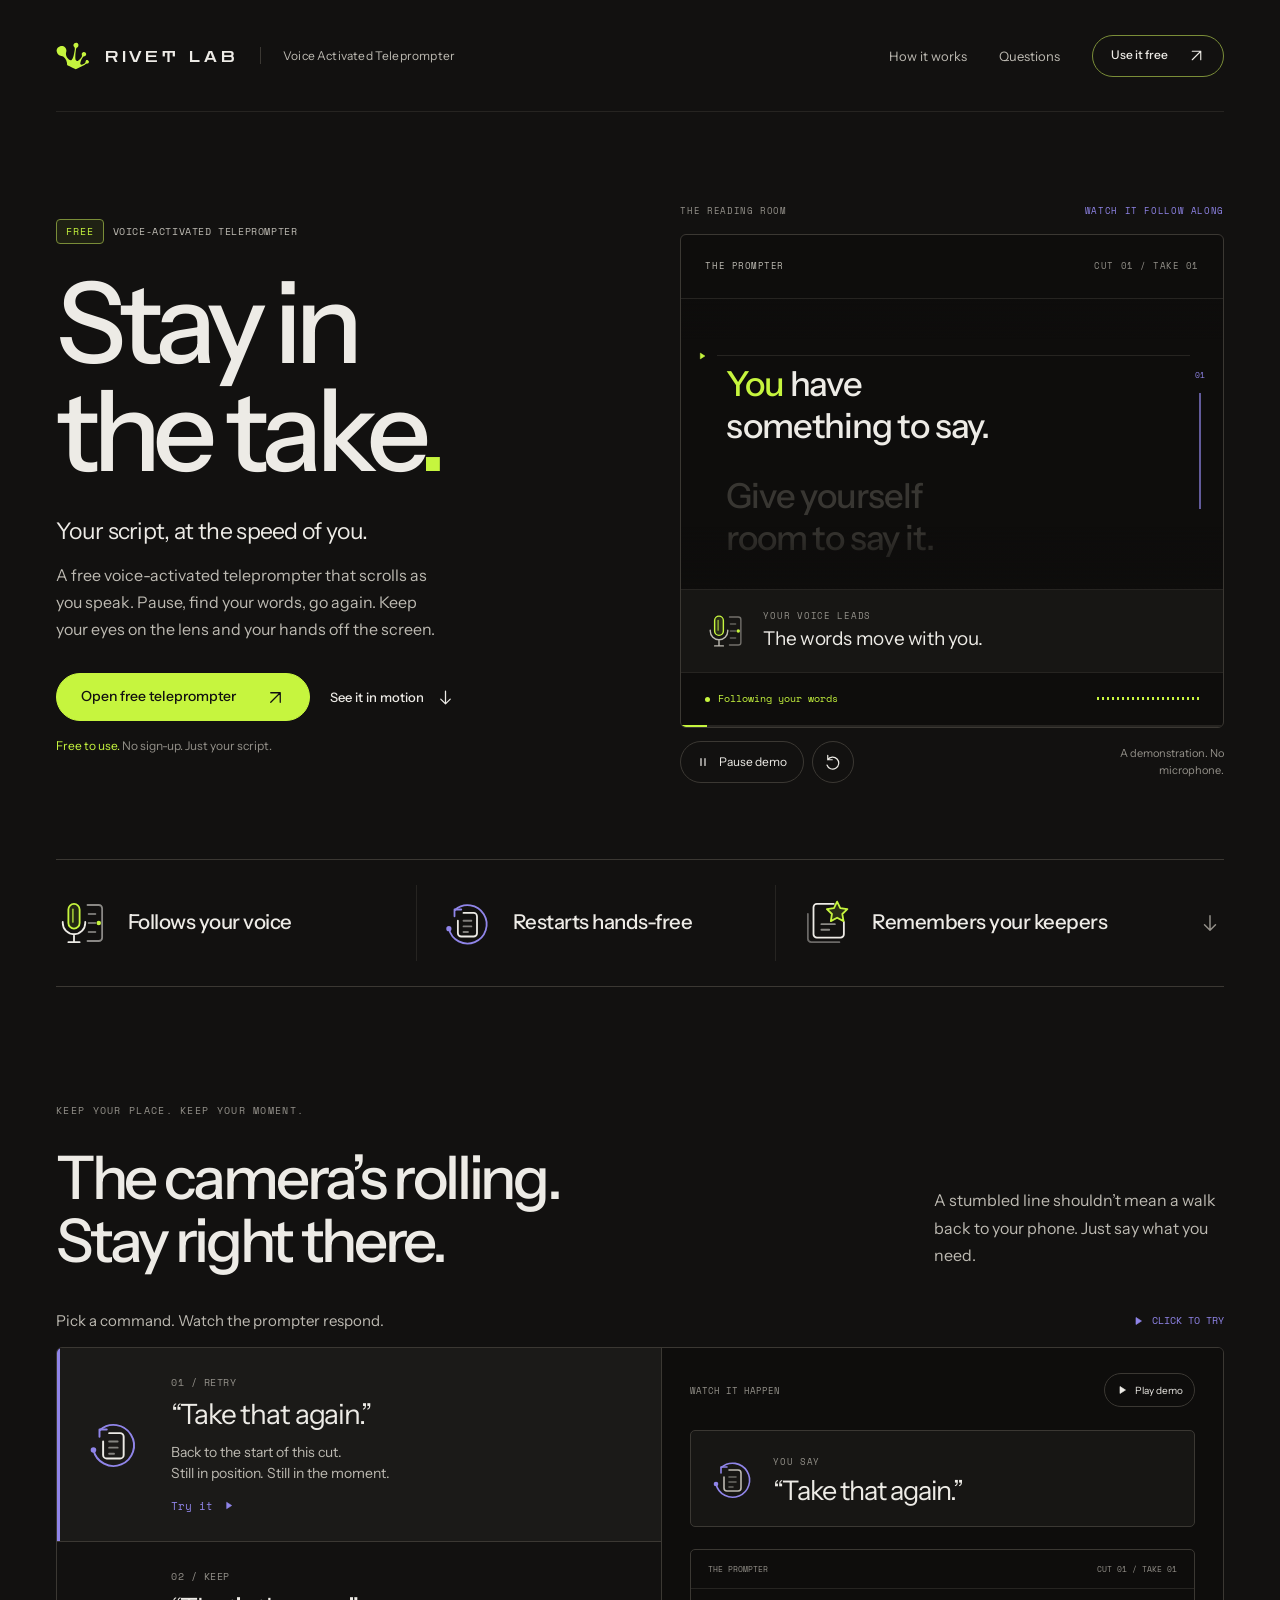
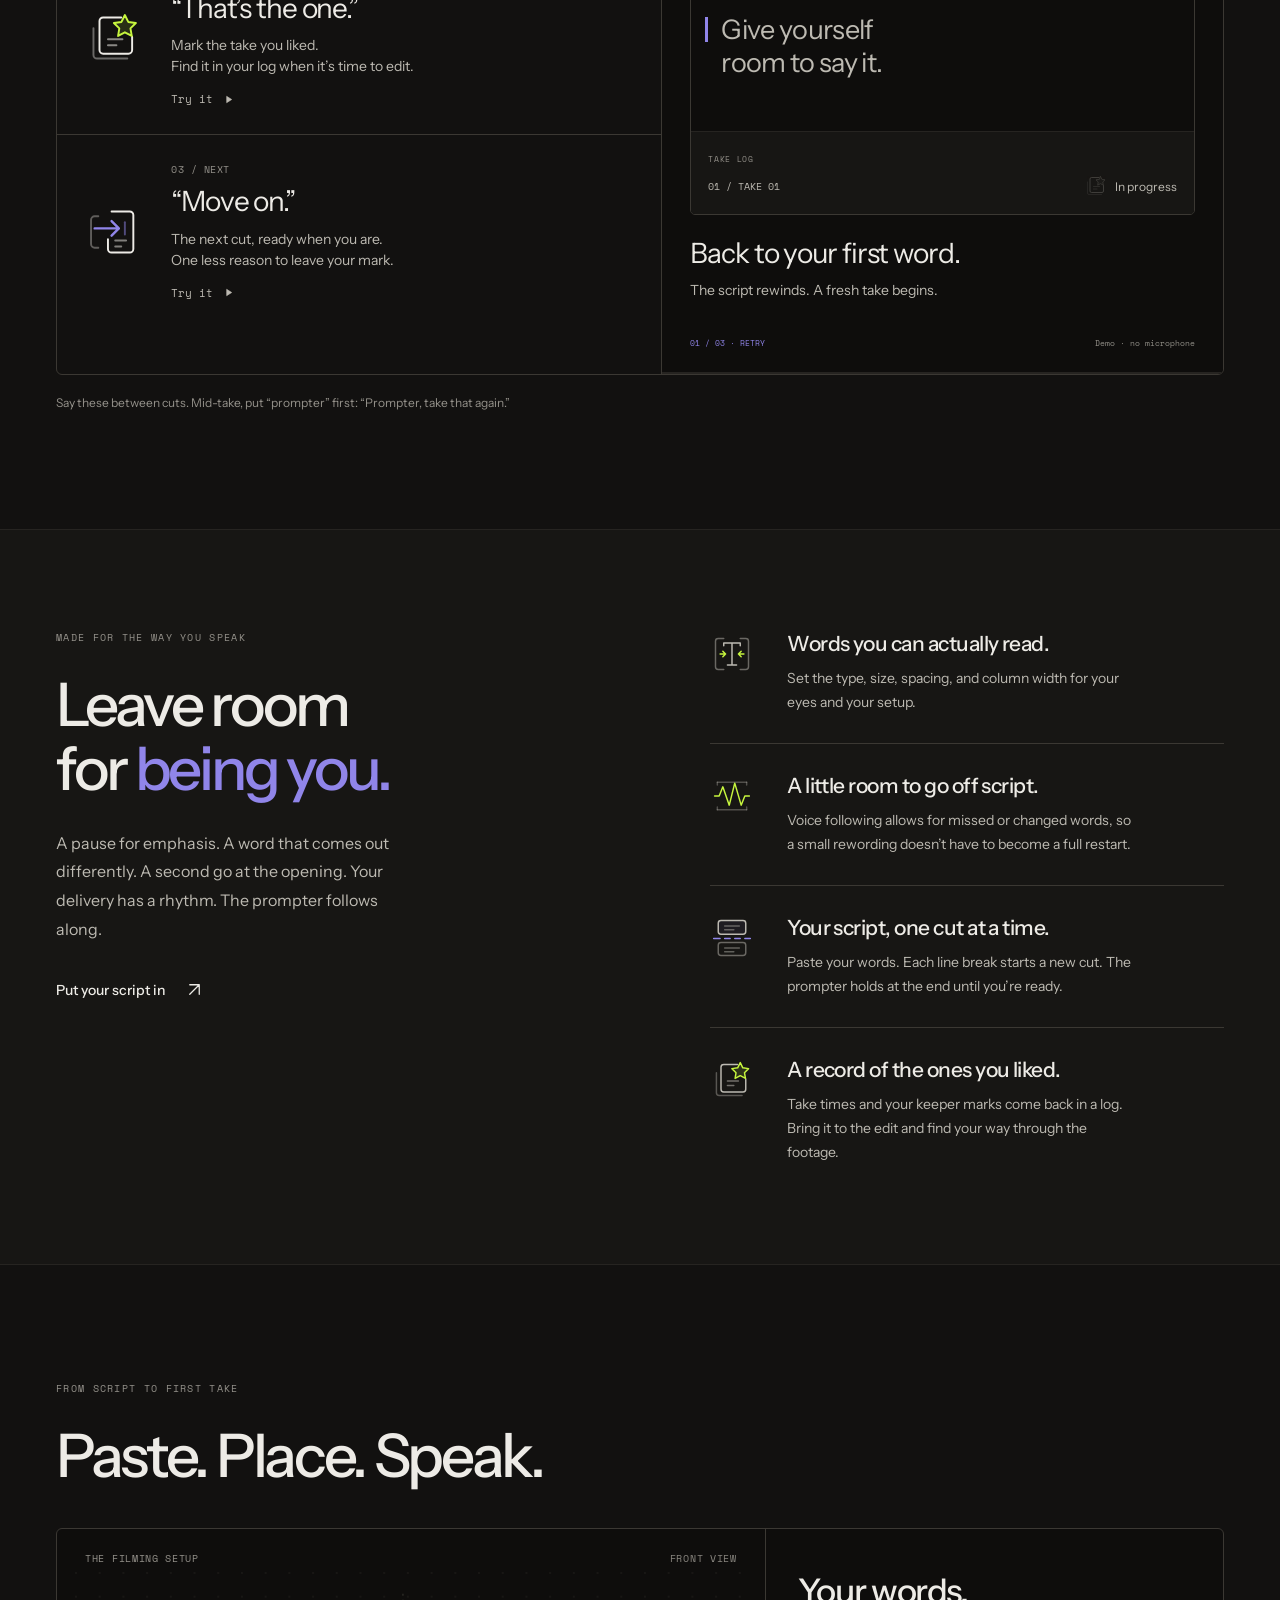
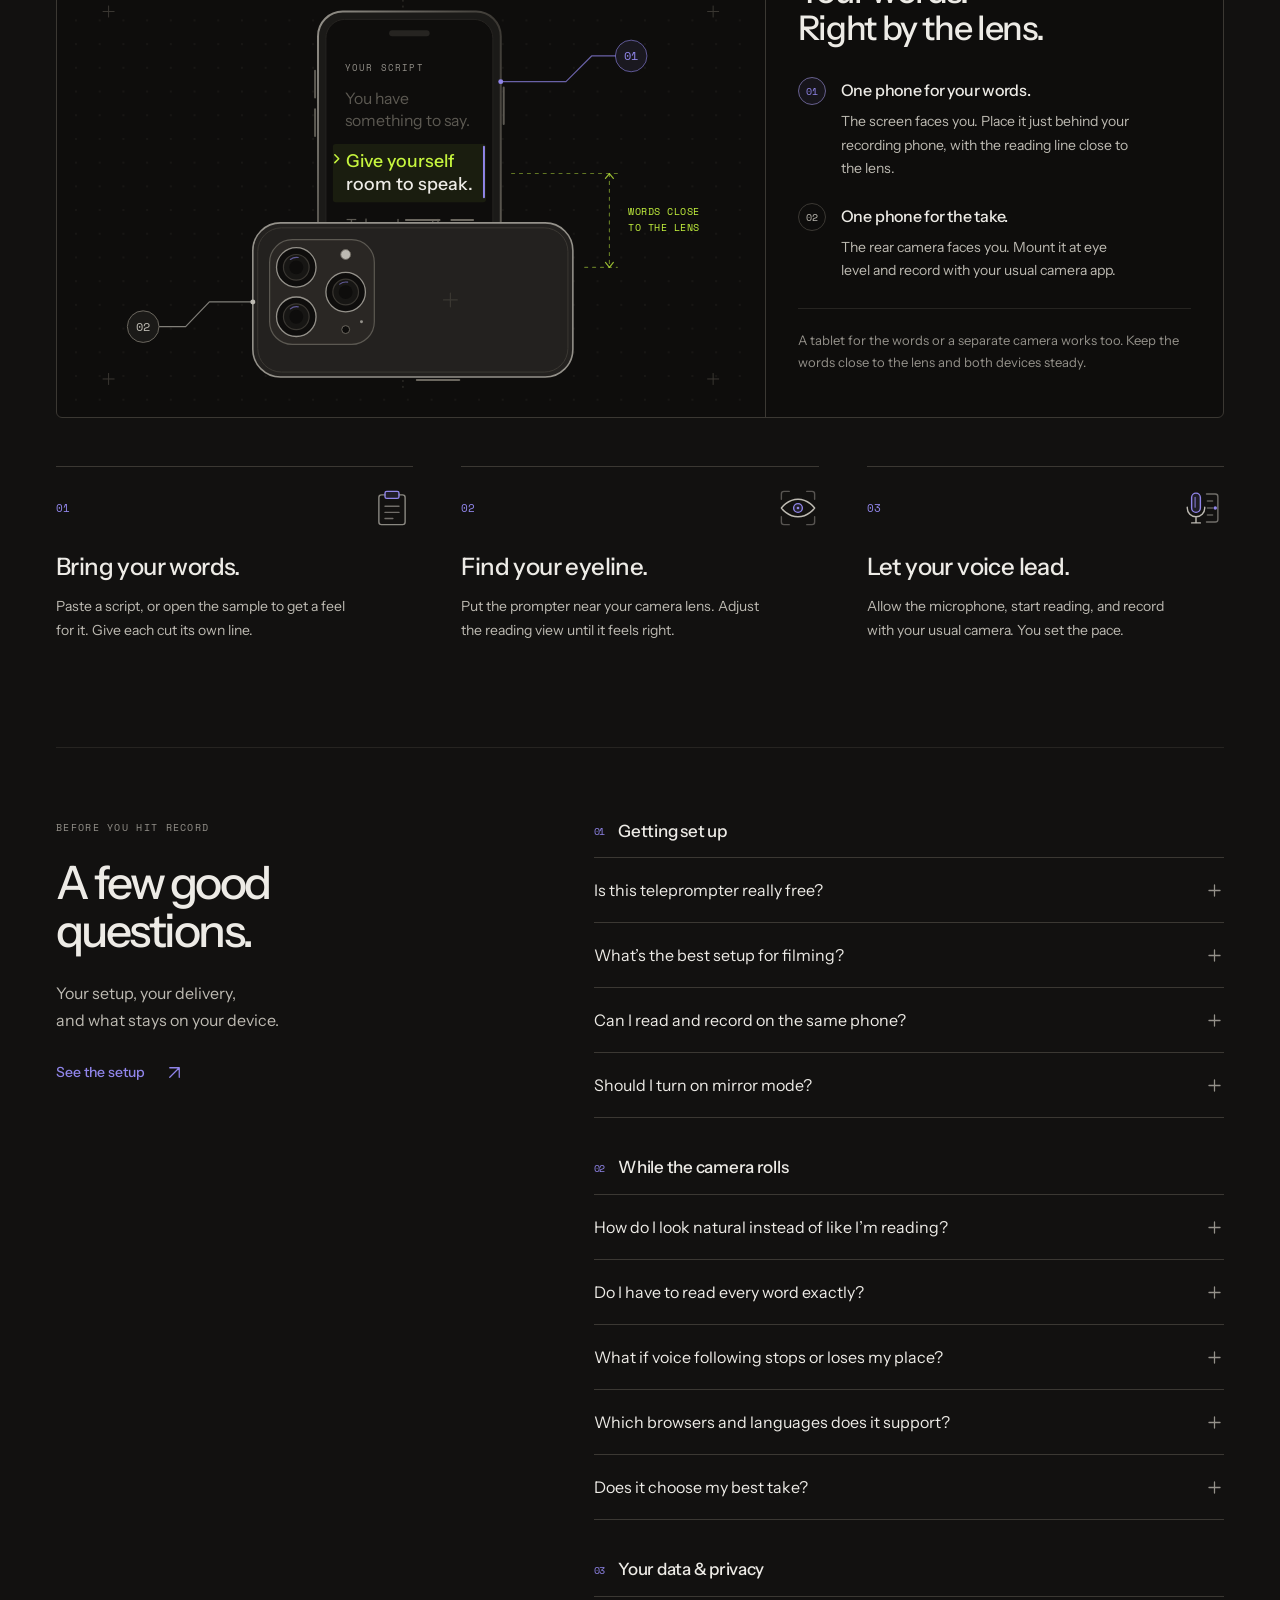
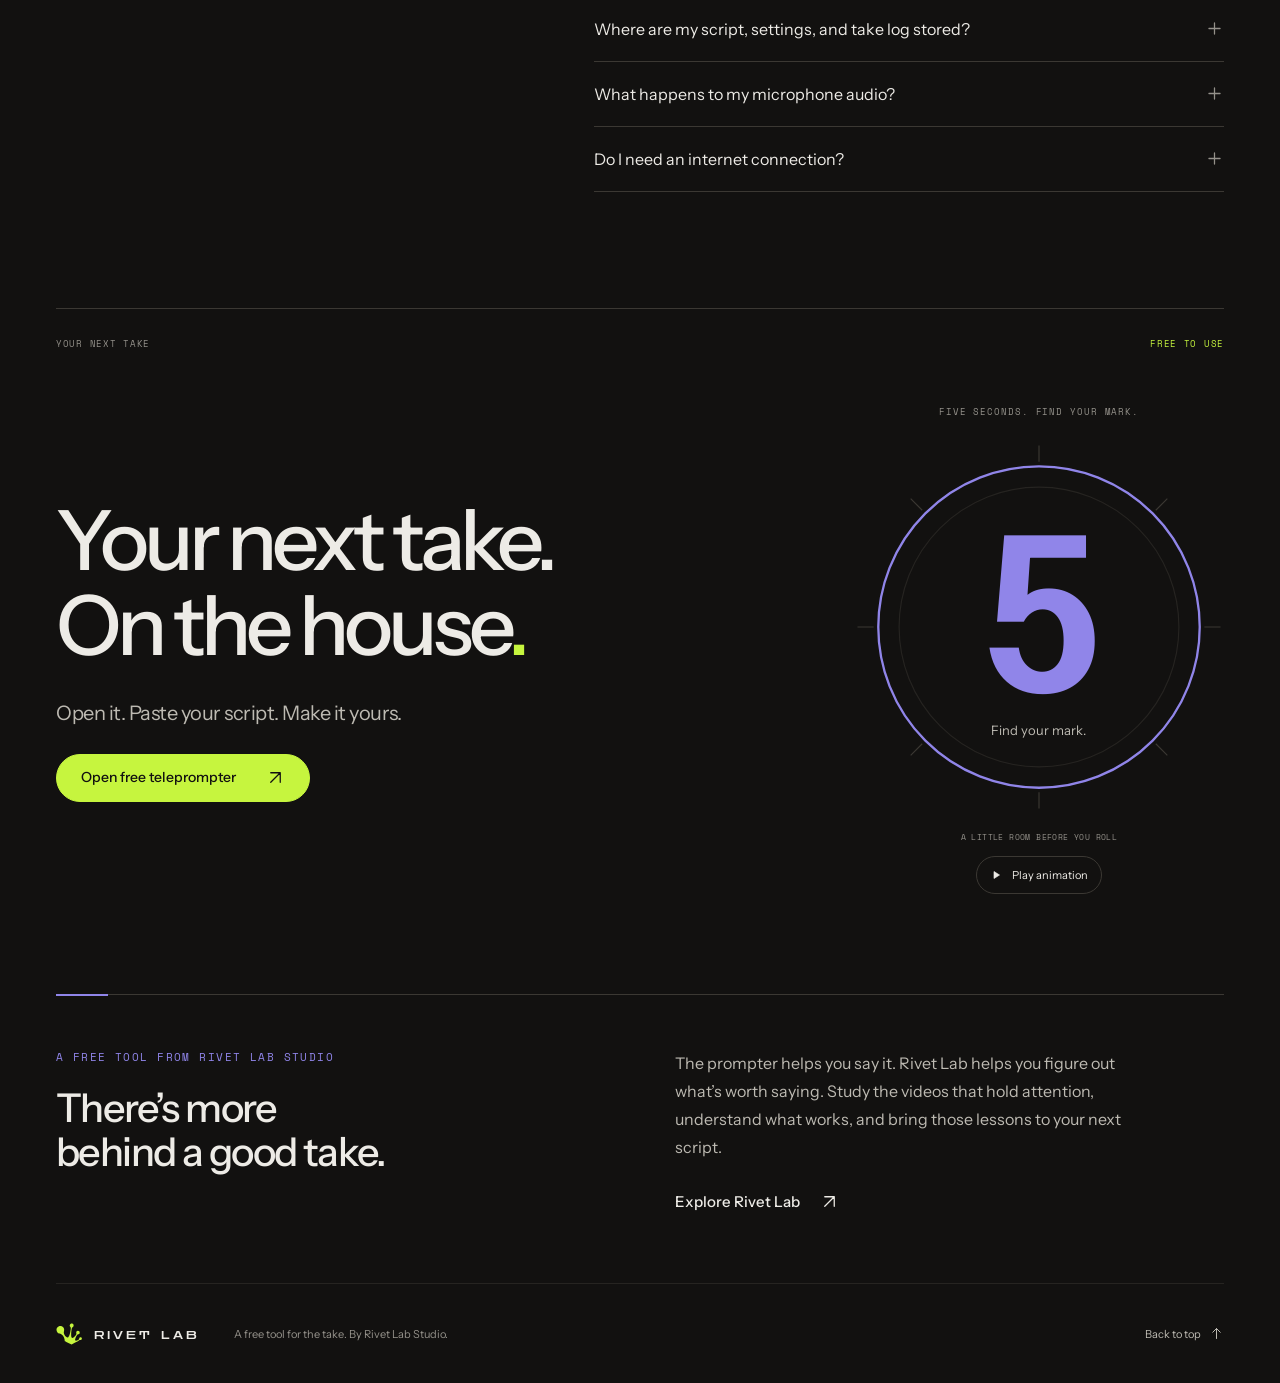
==== commit 5835760e: "the site, built from hooklab e6c8b868" ====
--- a/index.html
+++ b/index.html
@@ -17,9 +17,10 @@
   <meta name="twitter:title" content="Free Voice-Activated Teleprompter | Rivet Lab Studio">
   <meta name="twitter:description" content="A free voice-activated teleprompter for filming videos. Your script scrolls as you speak. Restart hands-free and mark keeper takes. No sign-up. Rivet Lab Studio.">
   <script type="application/ld+json">{"@context": "https://schema.org", "@type": "WebApplication", "name": "Voice Teleprompter", "url": "https://prompter.rivetlabstudio.com/", "applicationCategory": "MultimediaApplication", "operatingSystem": "Web browser", "browserRequirements": "Voice following requires browser speech recognition and microphone permission. A set-pace mode is also available.", "description": "A free voice-activated teleprompter for filming videos. Your script scrolls as you speak. Restart hands-free and mark keeper takes. No sign-up. Rivet Lab Studio.", "isAccessibleForFree": true, "offers": {"@type": "Offer", "price": "0", "priceCurrency": "USD"}, "publisher": {"@type": "Organization", "name": "Rivet Lab Studio", "url": "https://rivetlabstudio.com/"}}</script>
-  <link rel="icon" type="image/svg+xml" href="assets/rivet-mark.svg">
   <link rel="stylesheet" href="styles.css">
   <script src="demo.js" defer></script>
+<link rel="icon" href="/favicon.ico" sizes="32x32">
+<link rel="icon" type="image/svg+xml" href="/favicon.svg">
 <meta property="og:image" content="https://prompter.rivetlabstudio.com/share.png">
 <meta property="og:image:width" content="1200">
 <meta property="og:image:height" content="630">
